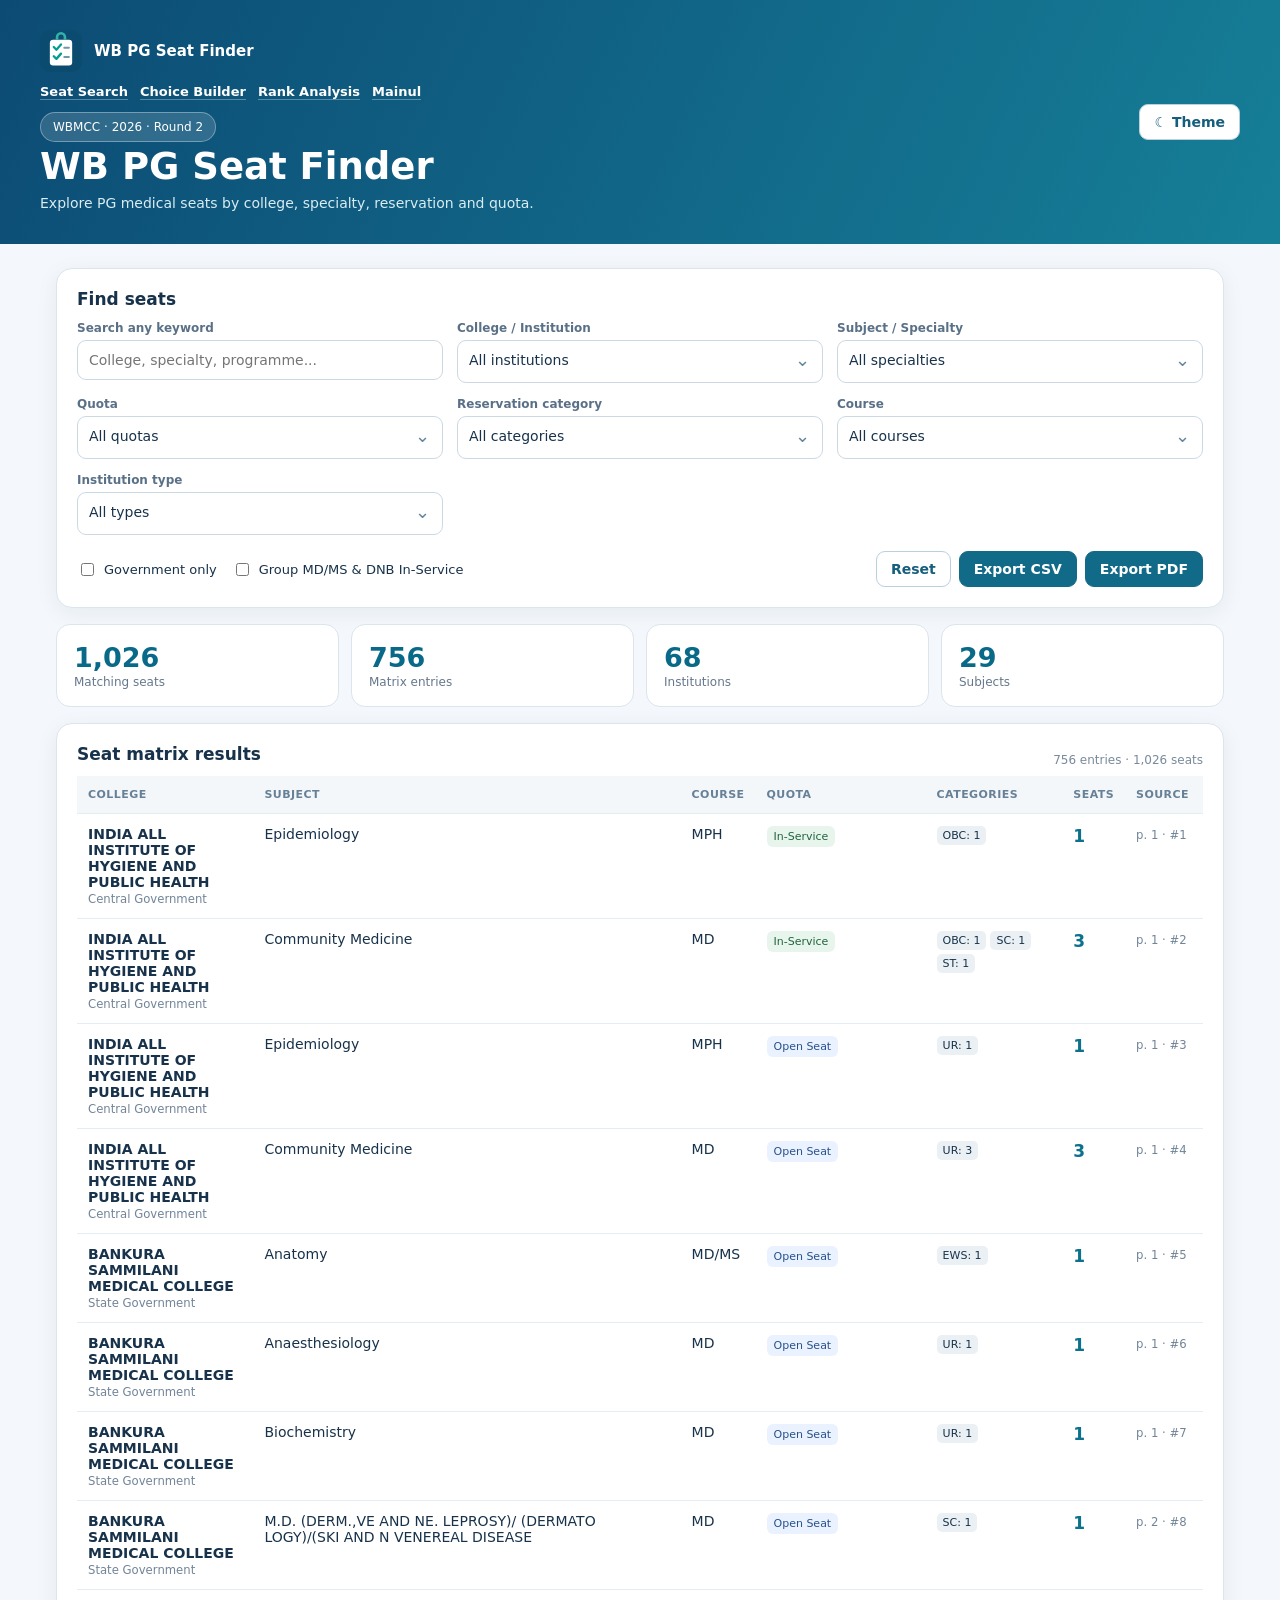
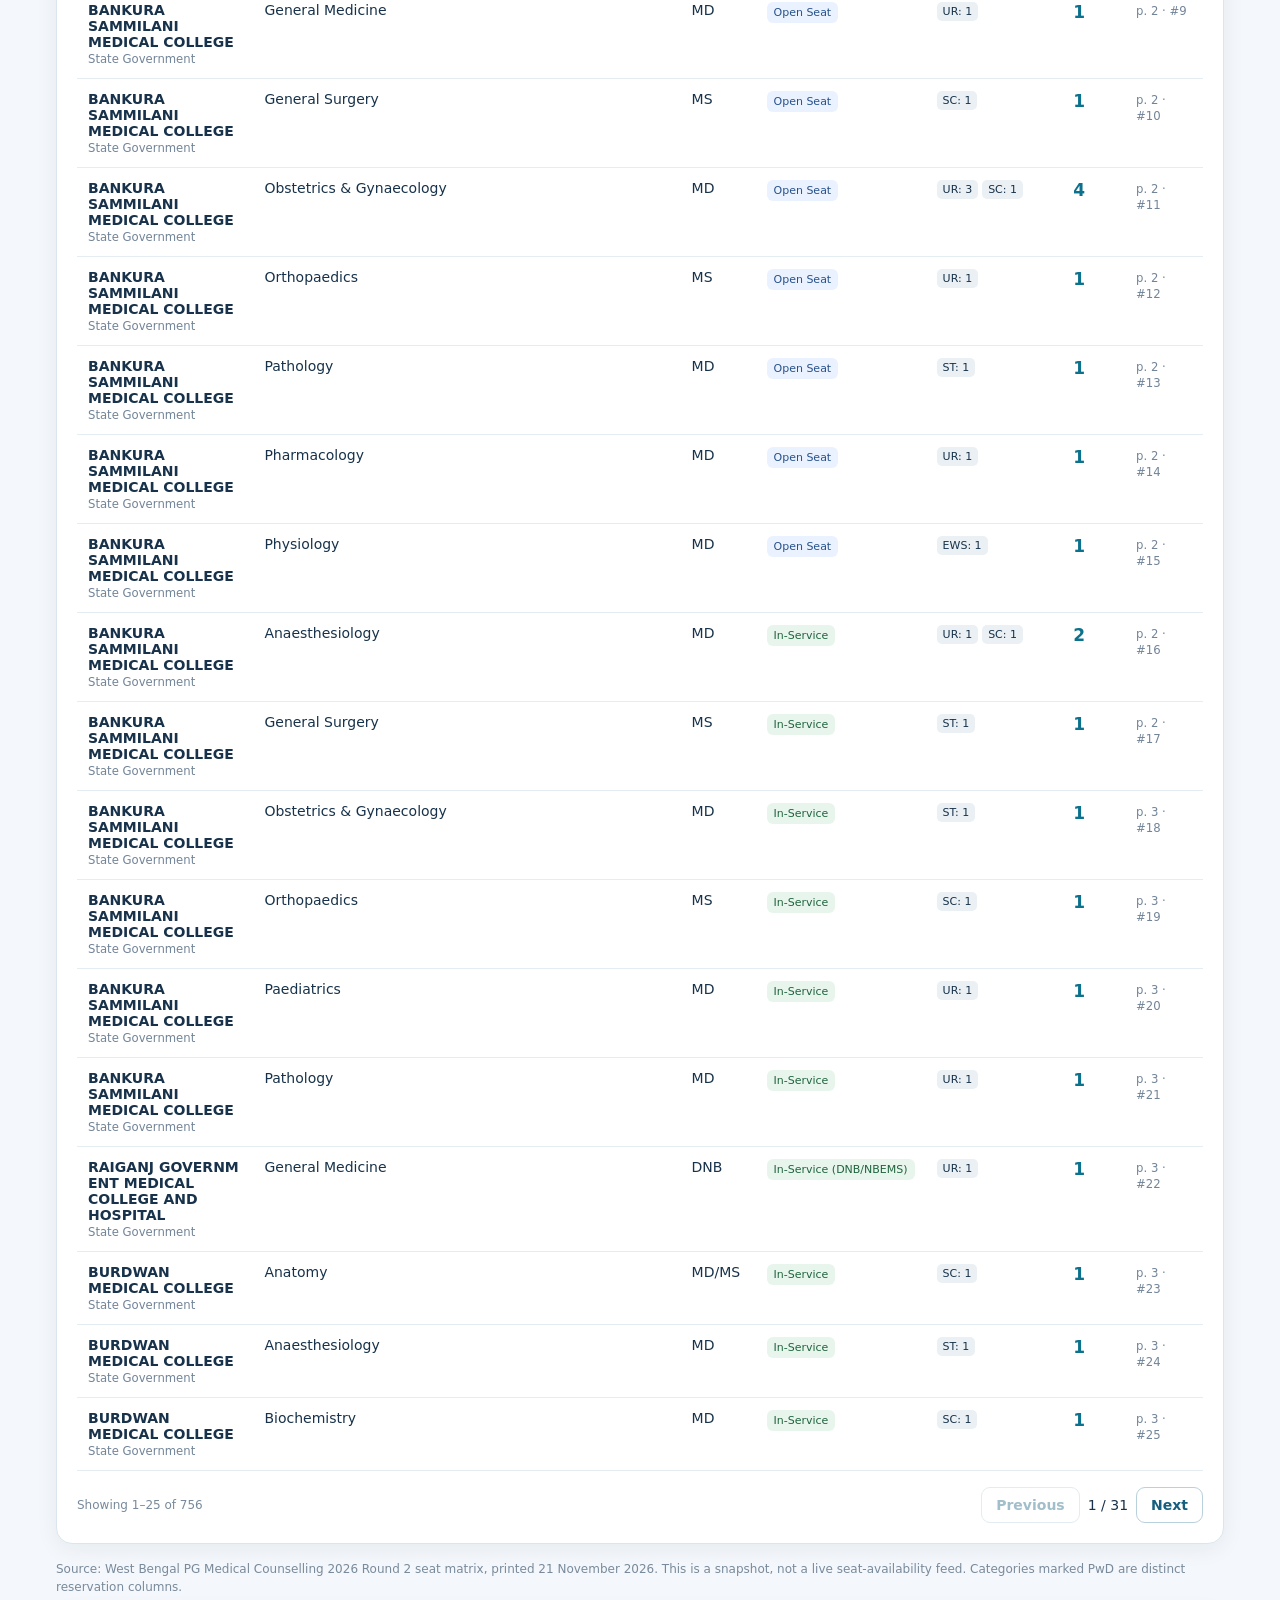
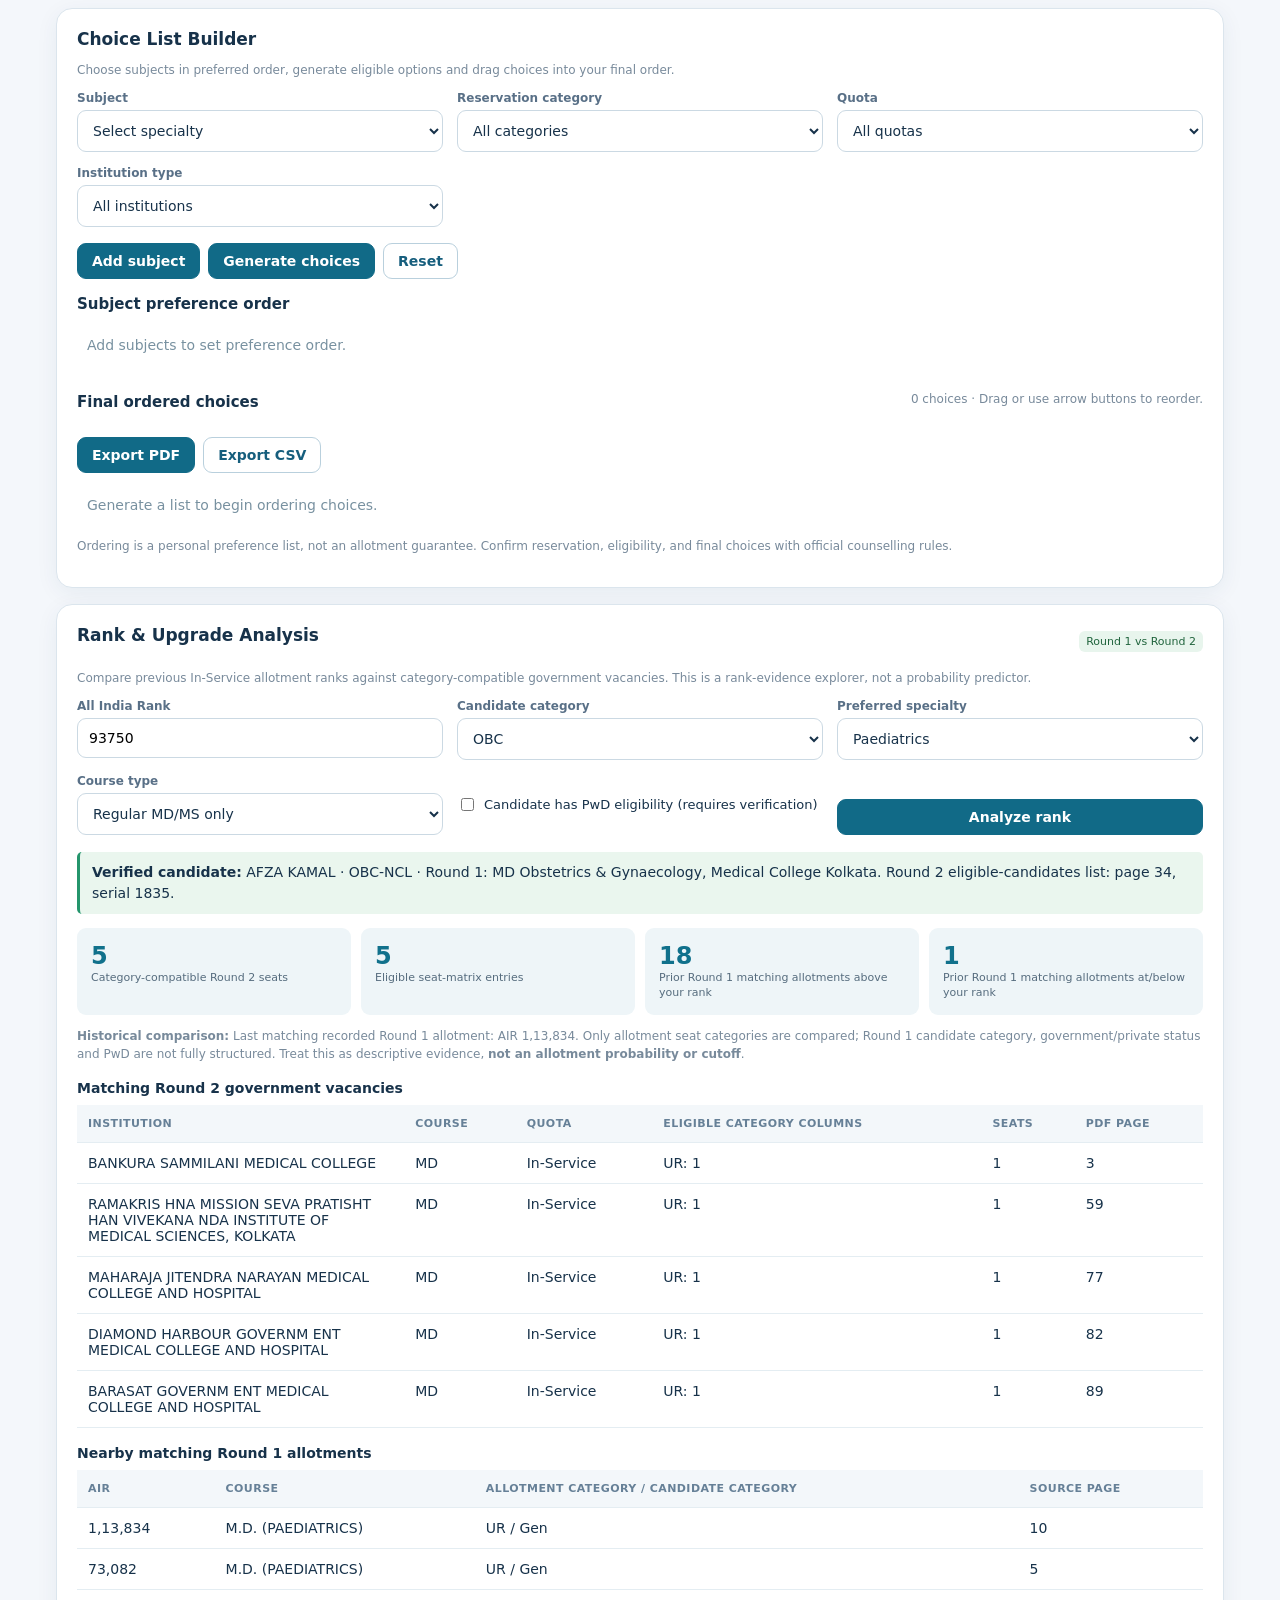
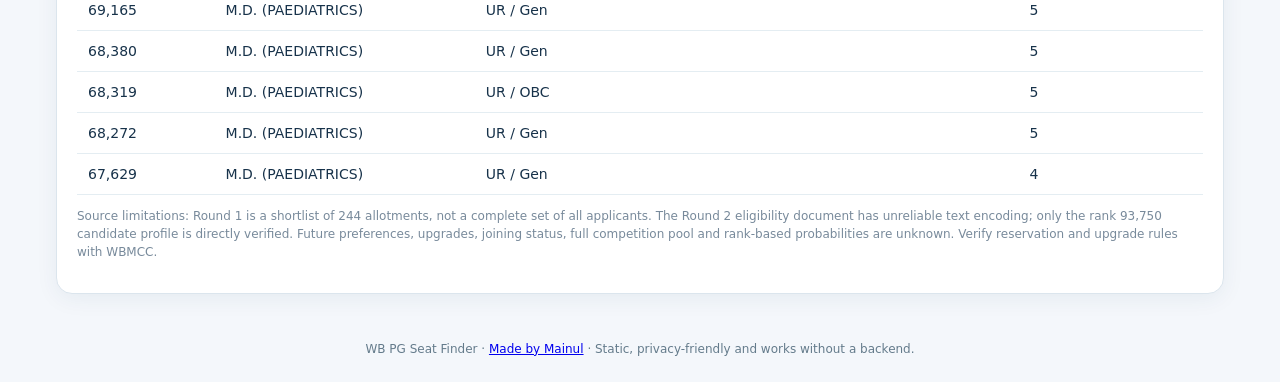
==== index.html @ 1ce2067c "Add preview navigation, choice builder, branded header and footer link" ====
<!doctype html>
<html lang="en"><head><meta charset="utf-8"><meta name="viewport" content="width=device-width,initial-scale=1"><meta name="theme-color" content="#125c83"><link rel="icon" href="logo.svg" type="image/svg+xml"><title>WB PG Seat Finder | 2026 Round 2</title>
<style>
:root{font-family:Inter,system-ui,-apple-system,Segoe UI,sans-serif;color:#17324a;background:#f4f7fb;font-size:14px}*{box-sizing:border-box}body{margin:0}header{background:linear-gradient(115deg,#0c4b74,#167f98);color:white;padding:30px 20px}header .wrap,main,footer{max-width:1200px;margin:auto}h1{font-size:clamp(25px,4vw,37px);margin:3px 0 5px}h2{font-size:17px;margin:0 0 12px}p{line-height:1.5}.subtitle{color:#d9edf3;margin:0}.top{display:flex;gap:14px;align-items:center;justify-content:space-between}.round{font-size:12px;background:#ffffff25;border:1px solid #ffffff55;padding:7px 12px;border-radius:18px}main{padding:24px 16px}.panel{background:white;border-radius:16px;border:1px solid #dbe5ed;box-shadow:0 5px 22px #153e6010;padding:20px;margin-bottom:16px}.fields{display:grid;grid-template-columns:repeat(3,minmax(0,1fr));gap:14px}label{display:block;font-size:12px;font-weight:700;color:#597087;margin-bottom:5px}input,select,button{font:inherit}input[type=search],select{width:100%;padding:11px;border:1px solid #cbd9e3;border-radius:9px;background:transparent;color:inherit;min-width:0}input:focus,select:focus{outline:2px solid #54aec6;outline-offset:0}.tools{display:flex;align-items:center;justify-content:space-between;gap:12px;flex-wrap:wrap;margin-top:16px}.check{display:flex;gap:7px;align-items:center;font-size:13px;font-weight:500;color:inherit;margin:0}.check input{accent-color:#197fa0}.buttons{display:flex;gap:8px}button{cursor:pointer;border:1px solid #b9d0dd;border-radius:9px;padding:9px 14px;background:white;color:#165e7d;font-weight:650}button.primary{background:#116a87;color:white;border-color:#116a87}button:disabled{opacity:.4;cursor:not-allowed}.stats{display:grid;grid-template-columns:repeat(4,minmax(0,1fr));gap:12px;margin-bottom:16px}.stat{background:white;border:1px solid #dbe5ed;border-radius:14px;padding:17px}.stat strong{font-size:27px;color:#086988;display:block}.stat span{font-size:12px;color:#64788b}.summary{display:flex;align-items:center;justify-content:space-between;gap:12px;flex-wrap:wrap}.scroll{overflow-x:auto}table{width:100%;border-collapse:collapse;min-width:930px;text-align:left}th{font-size:11px;text-transform:uppercase;letter-spacing:.04em;color:#668097;background:#f3f7fa}th,td{padding:12px 11px;border-bottom:1px solid #e4edf2;vertical-align:top}tbody tr:hover{background:#f7fbfd}td:first-child{font-weight:650;max-width:220px}small{color:#728498;font-weight:400}.tag{display:inline-block;border-radius:6px;padding:4px 7px;background:#eef3fa;font-size:11px;white-space:nowrap}.service{background:#e8f5ed;color:#20643d}.open{background:#eaf1ff;color:#26518a}.cats{display:flex;flex-wrap:wrap;gap:4px}.cat{font-size:11px;display:inline-block;border-radius:5px;background:#eaf0f4;padding:3px 6px}.number{font-size:17px;font-weight:750;color:#0c718c}.pagination{display:flex;align-items:center;justify-content:space-between;flex-wrap:wrap;gap:9px;margin-top:16px}.hint{font-size:12px;color:#788a9b}footer{text-align:center;padding:8px 15px 26px;font-size:12px;color:#647b8b}.empty{padding:40px!important;text-align:center;color:#728498}body.dark{background:#101b28;color:#e6eef7}body.dark .panel,body.dark .stat{background:#18293a;border-color:#30475c}body.dark input,body.dark select,body.dark button:not(.primary){background:#1b2e42;color:#e6eef7;border-color:#40576a}body.dark label,body.dark small,body.dark .stat span{color:#b0c2d1}body.dark th{background:#20364a;color:#b9ccdb}body.dark td{border-color:#324657}body.dark tbody tr:hover{background:#22384a}body.dark .cat,body.dark .tag:not(.service):not(.open){background:#314558;color:#e1ebf3}body.dark .stat strong,body.dark .number{color:#79cee1}body.dark .service{background:#19432d;color:#a9e8bc}body.dark .open{background:#183d64;color:#b0d2fd}@media(max-width:760px){.fields{grid-template-columns:repeat(2,minmax(0,1fr))}.stats{grid-template-columns:repeat(2,minmax(0,1fr))}.panel{padding:15px}}@media(max-width:430px){.fields{grid-template-columns:1fr}header{padding:24px 16px}.round{font-size:10px}.top{align-items:flex-start}}

.multi{border:1px solid #cbd9e3;border-radius:9px;position:relative;background:#fff}.multi summary{list-style:none;cursor:pointer;min-height:41px;padding:11px 34px 11px 11px;overflow:hidden;white-space:nowrap;text-overflow:ellipsis;position:relative}.multi summary::-webkit-details-marker{display:none}.multi summary:after{content:"⌄";position:absolute;right:12px;top:8px;font-size:18px;color:#63869a}.multi[open]{z-index:20}.multi-panel{position:absolute;left:-1px;right:-1px;top:100%;z-index:25;background:#fff;border:1px solid #b4ccd9;box-shadow:0 10px 24px #1b45532d;padding:10px;border-radius:0 0 10px 10px;min-width:220px}.multi-search{width:100%;padding:8px!important}.multi-actions{display:flex;gap:5px;padding:7px 0}.multi-actions button{padding:5px 9px;font-size:11px}.multi-list{max-height:210px;overflow-y:auto;overscroll-behavior:contain}.multi-item{display:flex;align-items:flex-start;gap:7px;padding:7px 4px;font-size:12px;color:inherit;font-weight:450;cursor:pointer;overflow-wrap:anywhere}.multi-item:hover{background:#edf6fa}.multi-item input{margin-top:2px;flex-shrink:0;accent-color:#157c96}.multi-count{background:#137d99;color:#fff;border-radius:9px;padding:1px 5px;margin-left:5px;font-size:11px}body.dark .multi,body.dark .multi-panel{background:#1b2e42;border-color:#40576a}body.dark .multi-item:hover{background:#2b4356}@media(max-width:760px){.multi-panel{position:relative;top:auto;border:0;min-width:0;box-shadow:none}.multi[open] summary{border-bottom:1px solid #cfdee5}.buttons{flex-wrap:wrap}}
.header-brand{display:flex;align-items:center;gap:12px;font-size:15px;font-weight:800;margin-bottom:8px}.header-brand img{width:42px;height:42px}.top-nav{display:flex;flex-wrap:wrap;gap:12px;margin:12px 0}.top-nav a{color:#fff;text-decoration:none;font-size:13px;font-weight:700;border-bottom:1px solid #ffffff50}.choice-ordered{list-style:none;padding:0;display:flex;flex-direction:column;gap:8px}.choice-line{display:flex;align-items:center;gap:12px;padding:11px 14px;background:#f0f6fa;border:1px solid #d6e5ed;border-radius:9px;cursor:grab}.choice-line .handle{color:#1285a0;font-size:22px}.choice-line b{min-width:25px}.choice-grow{flex:1;min-width:0;overflow-wrap:anywhere}.choice-grow strong{display:block}.choice-grow small{display:block;color:#58788d}.choice-line button{padding:5px 9px}.choice-ordered .muted{color:#7891a0;padding:10px}body.dark .choice-line{background:#253c4e;border-color:#3b5a6b}body.dark .choice-grow small{color:#bacdda}#choice-builder h3{font-size:15px;margin:16px 0 10px}</style></head><body>
<header><div class="wrap"><div class="top"><div><div class="header-brand"><img src="logo.svg" alt="WB PG Seat Finder logo"><span>WB PG Seat Finder</span></div><nav class="top-nav"><a href="#seat-search">Seat Search</a><a href="#choice-builder">Choice Builder</a><a href="#rank-analyzer">Rank Analysis</a><a href="https://mainul.pages.dev" target="_blank" rel="noopener">Mainul</a></nav><div class="round" style="display:inline-block">WBMCC · 2026 · Round 2</div><h1>WB PG Seat Finder</h1><p class="subtitle">Explore PG medical seats by college, specialty, reservation and quota.</p></div><button id="themeBtn" type="button" aria-label="Toggle dark mode">☾ Theme</button></div></div></header>
<main><section class="panel" id="seat-search"><h2>Find seats</h2><div class="fields">
<div><label for="search">Search any keyword</label><input id="search" type="search" placeholder="College, specialty, programme..."></div>
<div><label for="college">College / Institution</label><details class="multi" id="college"><summary>All institutions</summary><div class="multi-panel"><input type="search" class="multi-search" placeholder="Find an option…" aria-label="Search college options"><div class="multi-actions"><button type="button" class="all-option">Select all</button><button type="button" class="clear-option">Clear</button></div><div class="multi-list"></div></div></details></div>
<div><label for="subject">Subject / Specialty</label><details class="multi" id="subject"><summary>All specialties</summary><div class="multi-panel"><input type="search" class="multi-search" placeholder="Find an option…" aria-label="Search subject options"><div class="multi-actions"><button type="button" class="all-option">Select all</button><button type="button" class="clear-option">Clear</button></div><div class="multi-list"></div></div></details></div>
<div><label for="quota">Quota</label><details class="multi" id="quota"><summary>All quotas</summary><div class="multi-panel"><input type="search" class="multi-search" placeholder="Find an option…" aria-label="Search quota options"><div class="multi-actions"><button type="button" class="all-option">Select all</button><button type="button" class="clear-option">Clear</button></div><div class="multi-list"></div></div></details></div>
<div><label for="category">Reservation category</label><details class="multi" id="category"><summary>All categories</summary><div class="multi-panel"><input type="search" class="multi-search" placeholder="Find an option…" aria-label="Search category options"><div class="multi-actions"><button type="button" class="all-option">Select all</button><button type="button" class="clear-option">Clear</button></div><div class="multi-list"></div></div></details></div>
<div><label for="degree">Course</label><details class="multi" id="degree"><summary>All courses</summary><div class="multi-panel"><input type="search" class="multi-search" placeholder="Find an option…" aria-label="Search degree options"><div class="multi-actions"><button type="button" class="all-option">Select all</button><button type="button" class="clear-option">Clear</button></div><div class="multi-list"></div></div></details></div>
<div><label for="type">Institution type</label><details class="multi" id="type"><summary>All types</summary><div class="multi-panel"><input type="search" class="multi-search" placeholder="Find an option…" aria-label="Search type options"><div class="multi-actions"><button type="button" class="all-option">Select all</button><button type="button" class="clear-option">Clear</button></div><div class="multi-list"></div></div></details></div></div>
<div class="tools"><div style="display:flex;gap:15px;flex-wrap:wrap"><label class="check"><input type="checkbox" id="govOnly"> Government only</label><label class="check"><input type="checkbox" id="serviceBoth"> Group MD/MS &amp; DNB In-Service</label></div><div class="buttons"><button id="resetBtn">Reset</button><button id="exportBtn" class="primary">Export CSV</button><button id="pdfBtn" class="primary">Export PDF</button></div></div></section>
<div class="stats"><div class="stat"><strong id="seatTotal">—</strong><span>Matching seats</span></div><div class="stat"><strong id="entryTotal">—</strong><span>Matrix entries</span></div><div class="stat"><strong id="collegeTotal">—</strong><span>Institutions</span></div><div class="stat"><strong id="subjectTotal">—</strong><span>Subjects</span></div></div>
<section class="panel"><div class="summary"><h2>Seat matrix results</h2><span class="hint" id="resultCaption"></span></div><div class="scroll"><table><thead><tr><th>College</th><th>Subject</th><th>Course</th><th>Quota</th><th>Categories</th><th>Seats</th><th>Source</th></tr></thead><tbody id="results"></tbody></table></div><div class="pagination"><span class="hint" id="showing"></span><div class="buttons"><button id="prev">Previous</button><span id="pageLabel" style="align-self:center"></span><button id="next">Next</button></div></div></section>
<p class="hint">Source: West Bengal PG Medical Counselling 2026 Round 2 seat matrix, printed 21 November 2026. This is a snapshot, not a live seat-availability feed. Categories marked PwD are distinct reservation columns.</p><section class="panel" id="choice-builder"><div class="summary"><div><h2>Choice List Builder</h2><p class="hint">Choose subjects in preferred order, generate eligible options and drag choices into your final order.</p></div></div><div class="fields">
<div><label for="choiceSubject">Subject</label><select id="choiceSubject"><option value="">Select specialty</option></select></div>
<div><label for="choiceCategory">Reservation category</label><select id="choiceCategory"><option value="">All categories</option><option>UR</option><option>EWS</option><option>OBC</option><option>SC</option><option>ST</option></select></div>
<div><label for="choiceQuota">Quota</label><select id="choiceQuota"><option value="">All quotas</option><option>In-Service</option><option>In-Service (DNB/NBEMS)</option><option>Open Seat</option><option>Management</option><option>NRI</option></select></div>
<div><label for="choiceType">Institution type</label><select id="choiceType"><option value="">All institutions</option><option value="Government">Government</option><option value="Private">Private</option></select></div></div>
<div class="tools"><div class="buttons"><button id="choiceAdd" class="primary">Add subject</button><button id="choiceGenerate" class="primary">Generate choices</button><button id="choiceClear">Reset</button></div></div>
<h3>Subject preference order</h3><ol id="choiceSubjects" class="choice-ordered"></ol><div class="summary"><h3>Final ordered choices</h3><span id="choiceNote" class="hint"></span></div>
<div class="tools"><div class="buttons"><button id="choicePDF" class="primary">Export PDF</button><button id="choiceCSV">Export CSV</button></div></div><ol id="choiceOutput" class="choice-ordered"></ol>
<p class="hint">Ordering is a personal preference list, not an allotment guarantee. Confirm reservation, eligibility, and final choices with official counselling rules.</p></section><section class="panel" id="rank-analyzer">
<div class="summary"><h2>Rank &amp; Upgrade Analysis</h2><span class="tag service">Round 1 vs Round 2</span></div>
<p class="hint">Compare previous In-Service allotment ranks against category-compatible government vacancies. This is a rank-evidence explorer, not a probability predictor.</p>
<div class="fields">
<div><label for="rankInput">All India Rank</label><input type="number" id="rankInput" min="1" value="93750" style="width:100%;padding:11px;border:1px solid #cbd9e3;border-radius:9px"></div>
<div><label for="rankCategory">Candidate category</label><select id="rankCategory"><option value="UR">UR / General</option><option value="OBC" selected>OBC</option><option value="EWS">EWS</option><option value="SC">SC</option><option value="ST">ST</option></select></div>
<div><label for="rankSubject">Preferred specialty</label><select id="rankSubject"><option>Orthopaedics</option><option selected>Paediatrics</option><option>General Medicine</option><option>Dermatology</option><option>Radiodiagnosis</option><option>Obstetrics &amp; Gynaecology</option><option>General Surgery</option><option>Anaesthesiology</option></select></div>
<div><label for="rankKind">Course type</label><select id="rankKind"><option value="regular">Regular MD/MS only</option><option value="all">All types including DNB/diploma</option><option value="dnb">DNB / diploma only</option></select></div>
<div style="display:flex;align-items:center"><label class="check" for="rankPwd"><input type="checkbox" id="rankPwd"> Candidate has PwD eligibility (requires verification)</label></div>
<div style="display:flex;align-items:end"><button id="runRank" class="primary" style="width:100%">Analyze rank</button></div>
</div><div id="rankResults" aria-live="polite" style="margin-top:17px"></div></section>
</main><footer>WB PG Seat Finder · <a href="https://mainul.pages.dev" target="_blank" rel="noopener">Made by Mainul</a> · Static, privacy-friendly and works without a backend.</footer>
<style>
#rank-analyzer{scroll-margin-top:16px}.rank-metrics{display:grid;grid-template-columns:repeat(4,minmax(0,1fr));gap:10px;margin:12px 0}.rank-metrics div{background:#eef5f8;border-radius:9px;padding:14px}.rank-metrics strong{display:block;font-size:24px;color:#11718c}.rank-metrics span{display:block;font-size:11px;color:#566c7e;line-height:1.4}.rank-table{min-width:720px}.rank-table td{font-weight:400}.rank-note{background:#eaf6ee;border-left:3px solid #24956c;padding:10px 12px;border-radius:5px}#rank-analyzer h3{font-size:14px;margin:17px 0 9px}body.dark .rank-metrics div{background:#243d50}body.dark .rank-metrics strong{color:#80d4e9}body.dark .rank-metrics span{color:#b4cbd7}body.dark .rank-note{background:#194132}@media(max-width:720px){.rank-metrics{grid-template-columns:repeat(2,minmax(0,1fr))}}
</style><script src="data.js"></script><script src="round1-data.js"></script><script src="choice-builder.js" defer></script><script src="rank-analysis.js" defer></script><script>
(function(){
"use strict";
const rows=window.SEAT_MATRIX_DATA||[], C=window.SEAT_MATRIX_META.categoryLabels;
const $=id=>document.getElementById(id),fields=["college","subject","quota","category","degree","type"];
let page=1,filtered=[],perPage=25;
const state=Object.fromEntries(fields.map(id=>[id,new Set()]));
const esc=x=>String(x).replace(/[&<>"']/g,ch=>({"&":"&amp;","<":"&lt;",">":"&gt;",'"':"&quot;","'":"&#39;"}[ch]));
const fmt=n=>n.toLocaleString("en-IN");
const labels={college:"All institutions",subject:"All specialties",quota:"All quotas",category:"All categories",degree:"All courses",type:"All types"};
const values={college:rows.map(r=>r.college),subject:rows.map(r=>r.subject),quota:rows.map(r=>r.quota),category:C,degree:rows.map(r=>r.degree),type:rows.map(r=>r.type)};
function updateSummary(id){
 const choices=[...state[id]];
 $(id).querySelector("summary").textContent=choices.length===0?labels[id]:choices.length===1?choices[0]:choices.length+" selected";
}
function fill(id){
 const root=$(id),list=root.querySelector(".multi-list"),options=[...new Set(values[id])].sort((a,b)=>a.localeCompare(b));
 list.replaceChildren();
 for(const value of options){
  const label=document.createElement("label");label.className="multi-item";
  const cb=document.createElement("input");cb.type="checkbox";cb.value=value;cb.checked=state[id].has(value);
  cb.addEventListener("change",()=>{if(cb.checked)state[id].add(value);else state[id].delete(value);updateSummary(id);page=1;render()});
  const span=document.createElement("span");span.textContent=value;label.append(cb,span);list.append(label);
 }
 root.querySelector(".multi-search").addEventListener("input",e=>{const term=e.target.value.trim().toLowerCase();for(const label of list.children)label.hidden=!label.textContent.toLowerCase().includes(term)});
 root.querySelector(".all-option").addEventListener("click",()=>{for(const label of list.children)if(!label.hidden){label.querySelector("input").checked=true;state[id].add(label.querySelector("input").value)}updateSummary(id);page=1;render()});
 root.querySelector(".clear-option").addEventListener("click",()=>{state[id].clear();for(const label of list.children)label.querySelector("input").checked=false;updateSummary(id);page=1;render()});
 updateSummary(id);
}
fields.forEach(fill);
document.addEventListener("click",e=>{for(const id of fields){const d=$(id);if(d.open&&!d.contains(e.target))d.open=false}});
function getCount(r){if(!state.category.size)return r.seats;return C.reduce((n,c,i)=>n+(state.category.has(c)?r.category[i]:0),0)}
function match(){
 const term=$("search").value.trim().toLowerCase();
 return rows.filter(r=>{
  if(term&&![r.college,r.subject,r.program,r.degree,r.quota,r.type].join(" ").toLowerCase().includes(term))return false;
  for(const id of ["college","subject","degree","type"])if(state[id].size&&!state[id].has(r[id]))return false;
  if($("govOnly").checked&&!r.type.includes("Government"))return false;
  if(state.quota.size&&!state.quota.has(r.quota)&&!($("serviceBoth").checked&&r.quota.startsWith("In-Service")&&[...state.quota].some(q=>q.startsWith("In-Service"))))return false;
  if(state.category.size&&!getCount(r))return false;
  return true;
 });
}
function categoryHtml(r){return r.category.map((v,i)=>v&&(!state.category.size||state.category.has(C[i]))?'<span class="cat">'+esc(C[i])+': '+v+'</span>':"").join("")}
function render(){
 filtered=match();const sum=filtered.reduce((a,r)=>a+getCount(r),0);
 $("seatTotal").textContent=fmt(sum);$("entryTotal").textContent=fmt(filtered.length);$("collegeTotal").textContent=fmt(new Set(filtered.map(r=>r.college)).size);$("subjectTotal").textContent=fmt(new Set(filtered.map(r=>r.subject)).size);
 $("resultCaption").textContent=fmt(filtered.length)+" entries · "+fmt(sum)+" seats";
 const pages=Math.max(1,Math.ceil(filtered.length/perPage));page=Math.min(page,pages);
 const chunk=filtered.slice((page-1)*perPage,page*perPage);
 $("results").innerHTML=chunk.length?chunk.map(r=>'<tr><td>'+esc(r.college)+'<div><small>'+esc(r.type)+'</small></div></td><td>'+esc(r.subject)+'</td><td>'+esc(r.degree)+'</td><td><span class="tag '+(r.quota.startsWith("In-Service")?"service":r.quota==="Open Seat"?"open":"")+'">'+esc(r.quota)+'</span></td><td><div class="cats">'+categoryHtml(r)+'</div></td><td class="number">'+getCount(r)+'</td><td><small>p. '+r.page+' · #'+r.id+'</small></td></tr>').join(""):'<tr><td class="empty" colspan="7">No matching seats. Clear one or more filters.</td></tr>';
 $("showing").textContent=filtered.length?'Showing '+((page-1)*perPage+1)+'–'+Math.min(page*perPage,filtered.length)+' of '+filtered.length:'No results';
 $("pageLabel").textContent=page+' / '+pages;$("prev").disabled=page===1;$("next").disabled=page===pages;
}
$("search").addEventListener("input",()=>{page=1;render()});
["govOnly","serviceBoth"].forEach(id=>$(id).addEventListener("change",()=>{page=1;render()}));
$("resetBtn").onclick=()=>{fields.forEach(id=>{state[id].clear();$(id).querySelectorAll('input[type=checkbox]').forEach(x=>x.checked=false);$(id).querySelector(".multi-search").value="";$(id).querySelectorAll(".multi-item").forEach(x=>x.hidden=false);updateSummary(id)});$("search").value="";$("govOnly").checked=$("serviceBoth").checked=false;page=1;render()};
$("prev").onclick=()=>{page--;render()};$("next").onclick=()=>{page++;render()};
$("exportBtn").onclick=()=>{const heads=["PDF row","PDF page","College","Institution type","Subject","Course","Quota",...C,"Matching seats","Matrix total"];const data=filtered.map(r=>[r.id,r.page,r.college,r.type,r.subject,r.degree,r.quota,...r.category.map((n,i)=>state.category.size&&!state.category.has(C[i])?"":n),getCount(r),r.seats]);const csv=[heads,...data].map(a=>a.map(v=>'"'+String(v).replace(/"/g,'""')+'"').join(",")).join("\r\n");const blob=new Blob(["\uFEFF",csv],{type:"text/csv;charset=utf-8"}),u=URL.createObjectURL(blob),a=document.createElement("a");a.href=u;a.download="wbpg-round2-2026-filtered.csv";a.click();setTimeout(()=>URL.revokeObjectURL(u),2000)};
$("pdfBtn").onclick=()=>{
 const filterNames=fields.filter(id=>state[id].size).map(id=>id.toUpperCase()+": "+[...state[id]].join(", "));
 if($("govOnly").checked)filterNames.push("Government only");
 if($("search").value.trim())filterNames.push("Search: "+$("search").value.trim());
 if($("serviceBoth").checked)filterNames.push("Combined In-Service quota");
 const summary=filtered.reduce((n,r)=>n+getCount(r),0);
 const tableRows=filtered.map((r,i)=>'<tr><td>'+ (i+1)+'</td><td>'+esc(r.college)+'</td><td>'+esc(r.subject)+'</td><td>'+esc(r.degree)+'</td><td>'+esc(r.quota)+'</td><td>'+esc(C.map((c,j)=>r.category[j]&&(!state.category.size||state.category.has(c))?c+': '+r.category[j]:'').filter(Boolean).join(' · '))+'</td><td>'+getCount(r)+'</td><td>'+r.page+'/'+r.id+'</td></tr>').join("");
 const doc='<!doctype html><html><head><meta charset="utf-8"><title>WB PG Seat Finder — Filtered Seats</title><style>@page{size:A4 landscape;margin:12mm}body{font:11px Arial,sans-serif;color:#162f42}h1{font-size:20px;margin:0 0 5px}h2{font-size:13px}.meta{color:#536b7e;margin:8px 0}.meta strong{color:#173e57}table{border-collapse:collapse;width:100%;font-size:9px}thead{display:table-header-group}th{background:#e7f1f6;text-align:left}th,td{padding:5px;border:1px solid #c8d4df;vertical-align:top;overflow-wrap:anywhere}tr{break-inside:avoid}footer{margin-top:14px;color:#526879;font-size:10px}</style></head><body><h1>WB PG Seat Finder · 2026 Round 2</h1><p class="meta">Filtered results: <strong>'+filtered.length+' entries · '+summary+' seats</strong> · Generated '+esc(new Date().toLocaleString('en-IN'))+'</p><p class="meta">'+esc(filterNames.length?filterNames.join(' | '):'All seats, no filters')+'</p><table><thead><tr><th>#</th><th>Institution</th><th>Subject</th><th>Course</th><th>Quota</th><th>Categories</th><th>Seats</th><th>Page/Row</th></tr></thead><tbody>'+tableRows+'</tbody></table><footer>Source: WBMCC Round 2 Seat Matrix, printed 21 November 2026. Made by Mainul. This report is a snapshot; verify official updates.</footer></body></html>';
 const w=window.open('','_blank');if(!w){alert('Allow pop-ups to export PDF. Then choose "Save as PDF" in the print dialog.');return}w.document.open();w.document.write(doc);w.document.close();w.focus();w.addEventListener('load',()=>w.print());setTimeout(()=>{try{w.print()}catch(e){}},500);
};
const setTheme=v=>{document.body.classList.toggle("dark",v);$("themeBtn").textContent=v?"☀ Theme":"☾ Theme";try{localStorage.setItem("wbpg-theme",v?"dark":"light")}catch(e){}};try{setTheme(localStorage.getItem("wbpg-theme")==="dark")}catch(e){setTheme(false)}$("themeBtn").onclick=()=>setTheme(!document.body.classList.contains("dark"));render();
})();
</script></body></html>
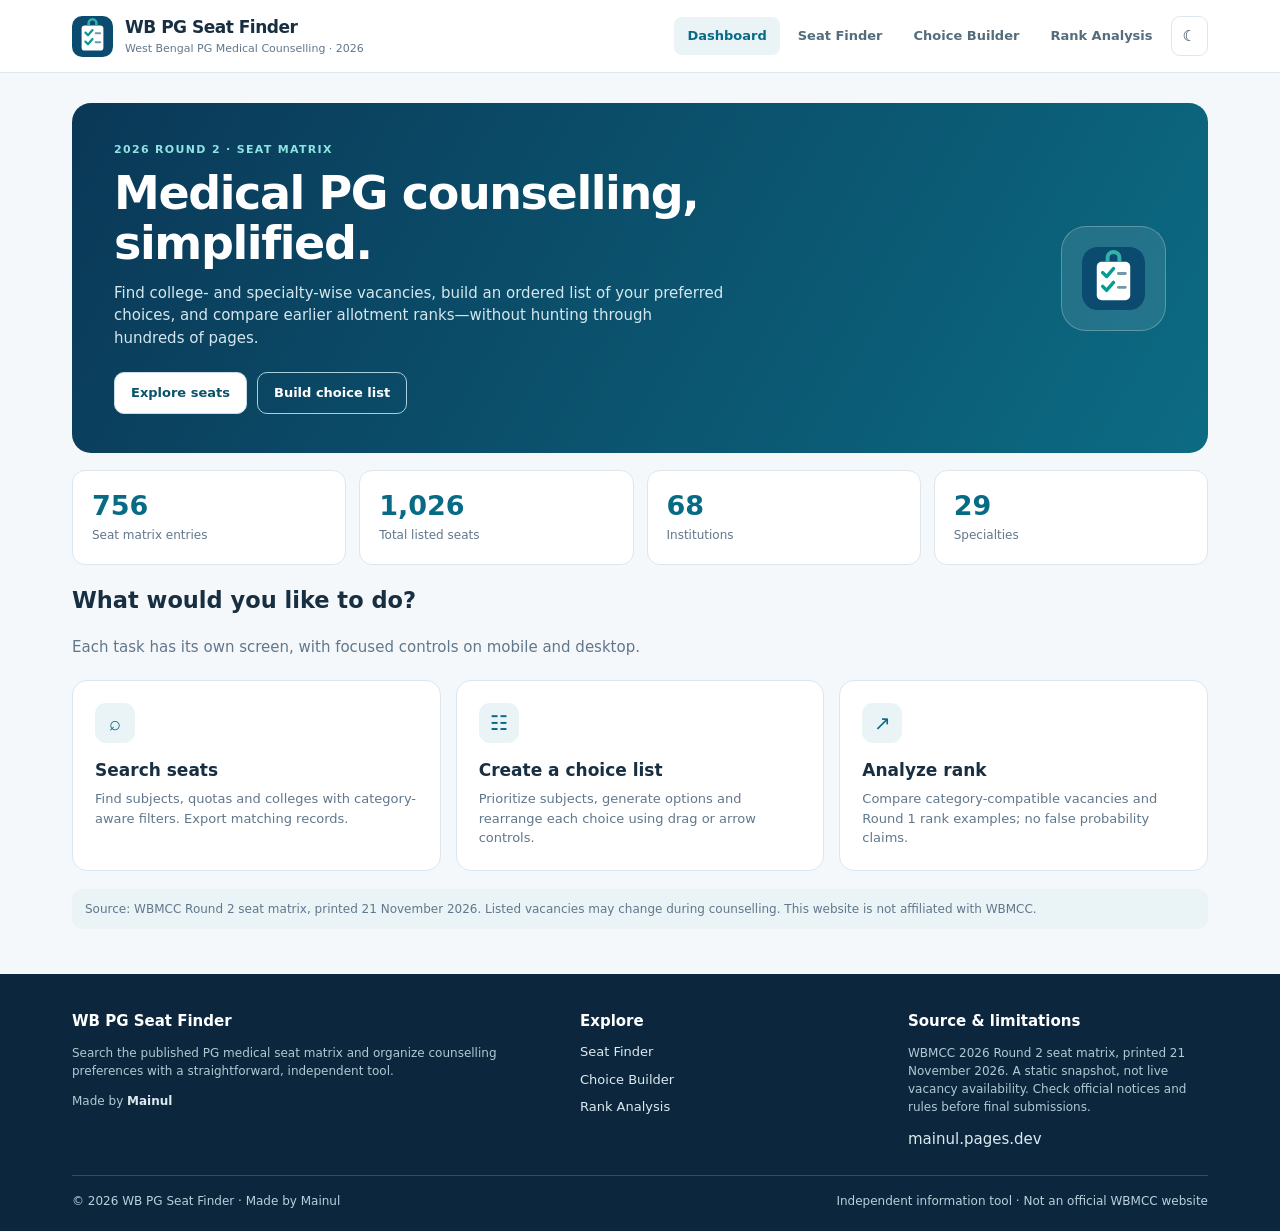
==== commit 47c178c3: "Replace crowded landing page with focused responsive dashboard" ====
--- a/index.html
+++ b/index.html
@@ -1,113 +1 @@
-<!doctype html>
-<html lang="en"><head><meta charset="utf-8"><meta name="viewport" content="width=device-width,initial-scale=1"><meta name="theme-color" content="#125c83"><link rel="icon" href="logo.svg" type="image/svg+xml"><title>WB PG Seat Finder | 2026 Round 2</title>
-<style>
-:root{font-family:Inter,system-ui,-apple-system,Segoe UI,sans-serif;color:#17324a;background:#f4f7fb;font-size:14px}*{box-sizing:border-box}body{margin:0}header{background:linear-gradient(115deg,#0c4b74,#167f98);color:white;padding:30px 20px}header .wrap,main,footer{max-width:1200px;margin:auto}h1{font-size:clamp(25px,4vw,37px);margin:3px 0 5px}h2{font-size:17px;margin:0 0 12px}p{line-height:1.5}.subtitle{color:#d9edf3;margin:0}.top{display:flex;gap:14px;align-items:center;justify-content:space-between}.round{font-size:12px;background:#ffffff25;border:1px solid #ffffff55;padding:7px 12px;border-radius:18px}main{padding:24px 16px}.panel{background:white;border-radius:16px;border:1px solid #dbe5ed;box-shadow:0 5px 22px #153e6010;padding:20px;margin-bottom:16px}.fields{display:grid;grid-template-columns:repeat(3,minmax(0,1fr));gap:14px}label{display:block;font-size:12px;font-weight:700;color:#597087;margin-bottom:5px}input,select,button{font:inherit}input[type=search],select{width:100%;padding:11px;border:1px solid #cbd9e3;border-radius:9px;background:transparent;color:inherit;min-width:0}input:focus,select:focus{outline:2px solid #54aec6;outline-offset:0}.tools{display:flex;align-items:center;justify-content:space-between;gap:12px;flex-wrap:wrap;margin-top:16px}.check{display:flex;gap:7px;align-items:center;font-size:13px;font-weight:500;color:inherit;margin:0}.check input{accent-color:#197fa0}.buttons{display:flex;gap:8px}button{cursor:pointer;border:1px solid #b9d0dd;border-radius:9px;padding:9px 14px;background:white;color:#165e7d;font-weight:650}button.primary{background:#116a87;color:white;border-color:#116a87}button:disabled{opacity:.4;cursor:not-allowed}.stats{display:grid;grid-template-columns:repeat(4,minmax(0,1fr));gap:12px;margin-bottom:16px}.stat{background:white;border:1px solid #dbe5ed;border-radius:14px;padding:17px}.stat strong{font-size:27px;color:#086988;display:block}.stat span{font-size:12px;color:#64788b}.summary{display:flex;align-items:center;justify-content:space-between;gap:12px;flex-wrap:wrap}.scroll{overflow-x:auto}table{width:100%;border-collapse:collapse;min-width:930px;text-align:left}th{font-size:11px;text-transform:uppercase;letter-spacing:.04em;color:#668097;background:#f3f7fa}th,td{padding:12px 11px;border-bottom:1px solid #e4edf2;vertical-align:top}tbody tr:hover{background:#f7fbfd}td:first-child{font-weight:650;max-width:220px}small{color:#728498;font-weight:400}.tag{display:inline-block;border-radius:6px;padding:4px 7px;background:#eef3fa;font-size:11px;white-space:nowrap}.service{background:#e8f5ed;color:#20643d}.open{background:#eaf1ff;color:#26518a}.cats{display:flex;flex-wrap:wrap;gap:4px}.cat{font-size:11px;display:inline-block;border-radius:5px;background:#eaf0f4;padding:3px 6px}.number{font-size:17px;font-weight:750;color:#0c718c}.pagination{display:flex;align-items:center;justify-content:space-between;flex-wrap:wrap;gap:9px;margin-top:16px}.hint{font-size:12px;color:#788a9b}footer{text-align:center;padding:8px 15px 26px;font-size:12px;color:#647b8b}.empty{padding:40px!important;text-align:center;color:#728498}body.dark{background:#101b28;color:#e6eef7}body.dark .panel,body.dark .stat{background:#18293a;border-color:#30475c}body.dark input,body.dark select,body.dark button:not(.primary){background:#1b2e42;color:#e6eef7;border-color:#40576a}body.dark label,body.dark small,body.dark .stat span{color:#b0c2d1}body.dark th{background:#20364a;color:#b9ccdb}body.dark td{border-color:#324657}body.dark tbody tr:hover{background:#22384a}body.dark .cat,body.dark .tag:not(.service):not(.open){background:#314558;color:#e1ebf3}body.dark .stat strong,body.dark .number{color:#79cee1}body.dark .service{background:#19432d;color:#a9e8bc}body.dark .open{background:#183d64;color:#b0d2fd}@media(max-width:760px){.fields{grid-template-columns:repeat(2,minmax(0,1fr))}.stats{grid-template-columns:repeat(2,minmax(0,1fr))}.panel{padding:15px}}@media(max-width:430px){.fields{grid-template-columns:1fr}header{padding:24px 16px}.round{font-size:10px}.top{align-items:flex-start}}
-
-.multi{border:1px solid #cbd9e3;border-radius:9px;position:relative;background:#fff}.multi summary{list-style:none;cursor:pointer;min-height:41px;padding:11px 34px 11px 11px;overflow:hidden;white-space:nowrap;text-overflow:ellipsis;position:relative}.multi summary::-webkit-details-marker{display:none}.multi summary:after{content:"⌄";position:absolute;right:12px;top:8px;font-size:18px;color:#63869a}.multi[open]{z-index:20}.multi-panel{position:absolute;left:-1px;right:-1px;top:100%;z-index:25;background:#fff;border:1px solid #b4ccd9;box-shadow:0 10px 24px #1b45532d;padding:10px;border-radius:0 0 10px 10px;min-width:220px}.multi-search{width:100%;padding:8px!important}.multi-actions{display:flex;gap:5px;padding:7px 0}.multi-actions button{padding:5px 9px;font-size:11px}.multi-list{max-height:210px;overflow-y:auto;overscroll-behavior:contain}.multi-item{display:flex;align-items:flex-start;gap:7px;padding:7px 4px;font-size:12px;color:inherit;font-weight:450;cursor:pointer;overflow-wrap:anywhere}.multi-item:hover{background:#edf6fa}.multi-item input{margin-top:2px;flex-shrink:0;accent-color:#157c96}.multi-count{background:#137d99;color:#fff;border-radius:9px;padding:1px 5px;margin-left:5px;font-size:11px}body.dark .multi,body.dark .multi-panel{background:#1b2e42;border-color:#40576a}body.dark .multi-item:hover{background:#2b4356}@media(max-width:760px){.multi-panel{position:relative;top:auto;border:0;min-width:0;box-shadow:none}.multi[open] summary{border-bottom:1px solid #cfdee5}.buttons{flex-wrap:wrap}}
-.header-brand{display:flex;align-items:center;gap:12px;font-size:15px;font-weight:800;margin-bottom:8px}.header-brand img{width:42px;height:42px}.top-nav{display:flex;flex-wrap:wrap;gap:12px;margin:12px 0}.top-nav a{color:#fff;text-decoration:none;font-size:13px;font-weight:700;border-bottom:1px solid #ffffff50}.choice-ordered{list-style:none;padding:0;display:flex;flex-direction:column;gap:8px}.choice-line{display:flex;align-items:center;gap:12px;padding:11px 14px;background:#f0f6fa;border:1px solid #d6e5ed;border-radius:9px;cursor:grab}.choice-line .handle{color:#1285a0;font-size:22px}.choice-line b{min-width:25px}.choice-grow{flex:1;min-width:0;overflow-wrap:anywhere}.choice-grow strong{display:block}.choice-grow small{display:block;color:#58788d}.choice-line button{padding:5px 9px}.choice-ordered .muted{color:#7891a0;padding:10px}body.dark .choice-line{background:#253c4e;border-color:#3b5a6b}body.dark .choice-grow small{color:#bacdda}#choice-builder h3{font-size:15px;margin:16px 0 10px}</style></head><body>
-<header><div class="wrap"><div class="top"><div><div class="header-brand"><img src="logo.svg" alt="WB PG Seat Finder logo"><span>WB PG Seat Finder</span></div><nav class="top-nav"><a href="#seat-search">Seat Search</a><a href="#choice-builder">Choice Builder</a><a href="#rank-analyzer">Rank Analysis</a><a href="https://mainul.pages.dev" target="_blank" rel="noopener">Mainul</a></nav><div class="round" style="display:inline-block">WBMCC · 2026 · Round 2</div><h1>WB PG Seat Finder</h1><p class="subtitle">Explore PG medical seats by college, specialty, reservation and quota.</p></div><button id="themeBtn" type="button" aria-label="Toggle dark mode">☾ Theme</button></div></div></header>
-<main><section class="panel" id="seat-search"><h2>Find seats</h2><div class="fields">
-<div><label for="search">Search any keyword</label><input id="search" type="search" placeholder="College, specialty, programme..."></div>
-<div><label for="college">College / Institution</label><details class="multi" id="college"><summary>All institutions</summary><div class="multi-panel"><input type="search" class="multi-search" placeholder="Find an option…" aria-label="Search college options"><div class="multi-actions"><button type="button" class="all-option">Select all</button><button type="button" class="clear-option">Clear</button></div><div class="multi-list"></div></div></details></div>
-<div><label for="subject">Subject / Specialty</label><details class="multi" id="subject"><summary>All specialties</summary><div class="multi-panel"><input type="search" class="multi-search" placeholder="Find an option…" aria-label="Search subject options"><div class="multi-actions"><button type="button" class="all-option">Select all</button><button type="button" class="clear-option">Clear</button></div><div class="multi-list"></div></div></details></div>
-<div><label for="quota">Quota</label><details class="multi" id="quota"><summary>All quotas</summary><div class="multi-panel"><input type="search" class="multi-search" placeholder="Find an option…" aria-label="Search quota options"><div class="multi-actions"><button type="button" class="all-option">Select all</button><button type="button" class="clear-option">Clear</button></div><div class="multi-list"></div></div></details></div>
-<div><label for="category">Reservation category</label><details class="multi" id="category"><summary>All categories</summary><div class="multi-panel"><input type="search" class="multi-search" placeholder="Find an option…" aria-label="Search category options"><div class="multi-actions"><button type="button" class="all-option">Select all</button><button type="button" class="clear-option">Clear</button></div><div class="multi-list"></div></div></details></div>
-<div><label for="degree">Course</label><details class="multi" id="degree"><summary>All courses</summary><div class="multi-panel"><input type="search" class="multi-search" placeholder="Find an option…" aria-label="Search degree options"><div class="multi-actions"><button type="button" class="all-option">Select all</button><button type="button" class="clear-option">Clear</button></div><div class="multi-list"></div></div></details></div>
-<div><label for="type">Institution type</label><details class="multi" id="type"><summary>All types</summary><div class="multi-panel"><input type="search" class="multi-search" placeholder="Find an option…" aria-label="Search type options"><div class="multi-actions"><button type="button" class="all-option">Select all</button><button type="button" class="clear-option">Clear</button></div><div class="multi-list"></div></div></details></div></div>
-<div class="tools"><div style="display:flex;gap:15px;flex-wrap:wrap"><label class="check"><input type="checkbox" id="govOnly"> Government only</label><label class="check"><input type="checkbox" id="serviceBoth"> Group MD/MS &amp; DNB In-Service</label></div><div class="buttons"><button id="resetBtn">Reset</button><button id="exportBtn" class="primary">Export CSV</button><button id="pdfBtn" class="primary">Export PDF</button></div></div></section>
-<div class="stats"><div class="stat"><strong id="seatTotal">—</strong><span>Matching seats</span></div><div class="stat"><strong id="entryTotal">—</strong><span>Matrix entries</span></div><div class="stat"><strong id="collegeTotal">—</strong><span>Institutions</span></div><div class="stat"><strong id="subjectTotal">—</strong><span>Subjects</span></div></div>
-<section class="panel"><div class="summary"><h2>Seat matrix results</h2><span class="hint" id="resultCaption"></span></div><div class="scroll"><table><thead><tr><th>College</th><th>Subject</th><th>Course</th><th>Quota</th><th>Categories</th><th>Seats</th><th>Source</th></tr></thead><tbody id="results"></tbody></table></div><div class="pagination"><span class="hint" id="showing"></span><div class="buttons"><button id="prev">Previous</button><span id="pageLabel" style="align-self:center"></span><button id="next">Next</button></div></div></section>
-<p class="hint">Source: West Bengal PG Medical Counselling 2026 Round 2 seat matrix, printed 21 November 2026. This is a snapshot, not a live seat-availability feed. Categories marked PwD are distinct reservation columns.</p><section class="panel" id="choice-builder"><div class="summary"><div><h2>Choice List Builder</h2><p class="hint">Choose subjects in preferred order, generate eligible options and drag choices into your final order.</p></div></div><div class="fields">
-<div><label for="choiceSubject">Subject</label><select id="choiceSubject"><option value="">Select specialty</option></select></div>
-<div><label for="choiceCategory">Reservation category</label><select id="choiceCategory"><option value="">All categories</option><option>UR</option><option>EWS</option><option>OBC</option><option>SC</option><option>ST</option></select></div>
-<div><label for="choiceQuota">Quota</label><select id="choiceQuota"><option value="">All quotas</option><option>In-Service</option><option>In-Service (DNB/NBEMS)</option><option>Open Seat</option><option>Management</option><option>NRI</option></select></div>
-<div><label for="choiceType">Institution type</label><select id="choiceType"><option value="">All institutions</option><option value="Government">Government</option><option value="Private">Private</option></select></div></div>
-<div class="tools"><div class="buttons"><button id="choiceAdd" class="primary">Add subject</button><button id="choiceGenerate" class="primary">Generate choices</button><button id="choiceClear">Reset</button></div></div>
-<h3>Subject preference order</h3><ol id="choiceSubjects" class="choice-ordered"></ol><div class="summary"><h3>Final ordered choices</h3><span id="choiceNote" class="hint"></span></div>
-<div class="tools"><div class="buttons"><button id="choicePDF" class="primary">Export PDF</button><button id="choiceCSV">Export CSV</button></div></div><ol id="choiceOutput" class="choice-ordered"></ol>
-<p class="hint">Ordering is a personal preference list, not an allotment guarantee. Confirm reservation, eligibility, and final choices with official counselling rules.</p></section><section class="panel" id="rank-analyzer">
-<div class="summary"><h2>Rank &amp; Upgrade Analysis</h2><span class="tag service">Round 1 vs Round 2</span></div>
-<p class="hint">Compare previous In-Service allotment ranks against category-compatible government vacancies. This is a rank-evidence explorer, not a probability predictor.</p>
-<div class="fields">
-<div><label for="rankInput">All India Rank</label><input type="number" id="rankInput" min="1" value="93750" style="width:100%;padding:11px;border:1px solid #cbd9e3;border-radius:9px"></div>
-<div><label for="rankCategory">Candidate category</label><select id="rankCategory"><option value="UR">UR / General</option><option value="OBC" selected>OBC</option><option value="EWS">EWS</option><option value="SC">SC</option><option value="ST">ST</option></select></div>
-<div><label for="rankSubject">Preferred specialty</label><select id="rankSubject"><option>Orthopaedics</option><option selected>Paediatrics</option><option>General Medicine</option><option>Dermatology</option><option>Radiodiagnosis</option><option>Obstetrics &amp; Gynaecology</option><option>General Surgery</option><option>Anaesthesiology</option></select></div>
-<div><label for="rankKind">Course type</label><select id="rankKind"><option value="regular">Regular MD/MS only</option><option value="all">All types including DNB/diploma</option><option value="dnb">DNB / diploma only</option></select></div>
-<div style="display:flex;align-items:center"><label class="check" for="rankPwd"><input type="checkbox" id="rankPwd"> Candidate has PwD eligibility (requires verification)</label></div>
-<div style="display:flex;align-items:end"><button id="runRank" class="primary" style="width:100%">Analyze rank</button></div>
-</div><div id="rankResults" aria-live="polite" style="margin-top:17px"></div></section>
-</main><footer>WB PG Seat Finder · <a href="https://mainul.pages.dev" target="_blank" rel="noopener">Made by Mainul</a> · Static, privacy-friendly and works without a backend.</footer>
-<style>
-#rank-analyzer{scroll-margin-top:16px}.rank-metrics{display:grid;grid-template-columns:repeat(4,minmax(0,1fr));gap:10px;margin:12px 0}.rank-metrics div{background:#eef5f8;border-radius:9px;padding:14px}.rank-metrics strong{display:block;font-size:24px;color:#11718c}.rank-metrics span{display:block;font-size:11px;color:#566c7e;line-height:1.4}.rank-table{min-width:720px}.rank-table td{font-weight:400}.rank-note{background:#eaf6ee;border-left:3px solid #24956c;padding:10px 12px;border-radius:5px}#rank-analyzer h3{font-size:14px;margin:17px 0 9px}body.dark .rank-metrics div{background:#243d50}body.dark .rank-metrics strong{color:#80d4e9}body.dark .rank-metrics span{color:#b4cbd7}body.dark .rank-note{background:#194132}@media(max-width:720px){.rank-metrics{grid-template-columns:repeat(2,minmax(0,1fr))}}
-</style><script src="data.js"></script><script src="round1-data.js"></script><script src="choice-builder.js" defer></script><script src="rank-analysis.js" defer></script><script>
-(function(){
-"use strict";
-const rows=window.SEAT_MATRIX_DATA||[], C=window.SEAT_MATRIX_META.categoryLabels;
-const $=id=>document.getElementById(id),fields=["college","subject","quota","category","degree","type"];
-let page=1,filtered=[],perPage=25;
-const state=Object.fromEntries(fields.map(id=>[id,new Set()]));
-const esc=x=>String(x).replace(/[&<>"']/g,ch=>({"&":"&amp;","<":"&lt;",">":"&gt;",'"':"&quot;","'":"&#39;"}[ch]));
-const fmt=n=>n.toLocaleString("en-IN");
-const labels={college:"All institutions",subject:"All specialties",quota:"All quotas",category:"All categories",degree:"All courses",type:"All types"};
-const values={college:rows.map(r=>r.college),subject:rows.map(r=>r.subject),quota:rows.map(r=>r.quota),category:C,degree:rows.map(r=>r.degree),type:rows.map(r=>r.type)};
-function updateSummary(id){
- const choices=[...state[id]];
- $(id).querySelector("summary").textContent=choices.length===0?labels[id]:choices.length===1?choices[0]:choices.length+" selected";
-}
-function fill(id){
- const root=$(id),list=root.querySelector(".multi-list"),options=[...new Set(values[id])].sort((a,b)=>a.localeCompare(b));
- list.replaceChildren();
- for(const value of options){
-  const label=document.createElement("label");label.className="multi-item";
-  const cb=document.createElement("input");cb.type="checkbox";cb.value=value;cb.checked=state[id].has(value);
-  cb.addEventListener("change",()=>{if(cb.checked)state[id].add(value);else state[id].delete(value);updateSummary(id);page=1;render()});
-  const span=document.createElement("span");span.textContent=value;label.append(cb,span);list.append(label);
- }
- root.querySelector(".multi-search").addEventListener("input",e=>{const term=e.target.value.trim().toLowerCase();for(const label of list.children)label.hidden=!label.textContent.toLowerCase().includes(term)});
- root.querySelector(".all-option").addEventListener("click",()=>{for(const label of list.children)if(!label.hidden){label.querySelector("input").checked=true;state[id].add(label.querySelector("input").value)}updateSummary(id);page=1;render()});
- root.querySelector(".clear-option").addEventListener("click",()=>{state[id].clear();for(const label of list.children)label.querySelector("input").checked=false;updateSummary(id);page=1;render()});
- updateSummary(id);
-}
-fields.forEach(fill);
-document.addEventListener("click",e=>{for(const id of fields){const d=$(id);if(d.open&&!d.contains(e.target))d.open=false}});
-function getCount(r){if(!state.category.size)return r.seats;return C.reduce((n,c,i)=>n+(state.category.has(c)?r.category[i]:0),0)}
-function match(){
- const term=$("search").value.trim().toLowerCase();
- return rows.filter(r=>{
-  if(term&&![r.college,r.subject,r.program,r.degree,r.quota,r.type].join(" ").toLowerCase().includes(term))return false;
-  for(const id of ["college","subject","degree","type"])if(state[id].size&&!state[id].has(r[id]))return false;
-  if($("govOnly").checked&&!r.type.includes("Government"))return false;
-  if(state.quota.size&&!state.quota.has(r.quota)&&!($("serviceBoth").checked&&r.quota.startsWith("In-Service")&&[...state.quota].some(q=>q.startsWith("In-Service"))))return false;
-  if(state.category.size&&!getCount(r))return false;
-  return true;
- });
-}
-function categoryHtml(r){return r.category.map((v,i)=>v&&(!state.category.size||state.category.has(C[i]))?'<span class="cat">'+esc(C[i])+': '+v+'</span>':"").join("")}
-function render(){
- filtered=match();const sum=filtered.reduce((a,r)=>a+getCount(r),0);
- $("seatTotal").textContent=fmt(sum);$("entryTotal").textContent=fmt(filtered.length);$("collegeTotal").textContent=fmt(new Set(filtered.map(r=>r.college)).size);$("subjectTotal").textContent=fmt(new Set(filtered.map(r=>r.subject)).size);
- $("resultCaption").textContent=fmt(filtered.length)+" entries · "+fmt(sum)+" seats";
- const pages=Math.max(1,Math.ceil(filtered.length/perPage));page=Math.min(page,pages);
- const chunk=filtered.slice((page-1)*perPage,page*perPage);
- $("results").innerHTML=chunk.length?chunk.map(r=>'<tr><td>'+esc(r.college)+'<div><small>'+esc(r.type)+'</small></div></td><td>'+esc(r.subject)+'</td><td>'+esc(r.degree)+'</td><td><span class="tag '+(r.quota.startsWith("In-Service")?"service":r.quota==="Open Seat"?"open":"")+'">'+esc(r.quota)+'</span></td><td><div class="cats">'+categoryHtml(r)+'</div></td><td class="number">'+getCount(r)+'</td><td><small>p. '+r.page+' · #'+r.id+'</small></td></tr>').join(""):'<tr><td class="empty" colspan="7">No matching seats. Clear one or more filters.</td></tr>';
- $("showing").textContent=filtered.length?'Showing '+((page-1)*perPage+1)+'–'+Math.min(page*perPage,filtered.length)+' of '+filtered.length:'No results';
- $("pageLabel").textContent=page+' / '+pages;$("prev").disabled=page===1;$("next").disabled=page===pages;
-}
-$("search").addEventListener("input",()=>{page=1;render()});
-["govOnly","serviceBoth"].forEach(id=>$(id).addEventListener("change",()=>{page=1;render()}));
-$("resetBtn").onclick=()=>{fields.forEach(id=>{state[id].clear();$(id).querySelectorAll('input[type=checkbox]').forEach(x=>x.checked=false);$(id).querySelector(".multi-search").value="";$(id).querySelectorAll(".multi-item").forEach(x=>x.hidden=false);updateSummary(id)});$("search").value="";$("govOnly").checked=$("serviceBoth").checked=false;page=1;render()};
-$("prev").onclick=()=>{page--;render()};$("next").onclick=()=>{page++;render()};
-$("exportBtn").onclick=()=>{const heads=["PDF row","PDF page","College","Institution type","Subject","Course","Quota",...C,"Matching seats","Matrix total"];const data=filtered.map(r=>[r.id,r.page,r.college,r.type,r.subject,r.degree,r.quota,...r.category.map((n,i)=>state.category.size&&!state.category.has(C[i])?"":n),getCount(r),r.seats]);const csv=[heads,...data].map(a=>a.map(v=>'"'+String(v).replace(/"/g,'""')+'"').join(",")).join("\r\n");const blob=new Blob(["\uFEFF",csv],{type:"text/csv;charset=utf-8"}),u=URL.createObjectURL(blob),a=document.createElement("a");a.href=u;a.download="wbpg-round2-2026-filtered.csv";a.click();setTimeout(()=>URL.revokeObjectURL(u),2000)};
-$("pdfBtn").onclick=()=>{
- const filterNames=fields.filter(id=>state[id].size).map(id=>id.toUpperCase()+": "+[...state[id]].join(", "));
- if($("govOnly").checked)filterNames.push("Government only");
- if($("search").value.trim())filterNames.push("Search: "+$("search").value.trim());
- if($("serviceBoth").checked)filterNames.push("Combined In-Service quota");
- const summary=filtered.reduce((n,r)=>n+getCount(r),0);
- const tableRows=filtered.map((r,i)=>'<tr><td>'+ (i+1)+'</td><td>'+esc(r.college)+'</td><td>'+esc(r.subject)+'</td><td>'+esc(r.degree)+'</td><td>'+esc(r.quota)+'</td><td>'+esc(C.map((c,j)=>r.category[j]&&(!state.category.size||state.category.has(c))?c+': '+r.category[j]:'').filter(Boolean).join(' · '))+'</td><td>'+getCount(r)+'</td><td>'+r.page+'/'+r.id+'</td></tr>').join("");
- const doc='<!doctype html><html><head><meta charset="utf-8"><title>WB PG Seat Finder — Filtered Seats</title><style>@page{size:A4 landscape;margin:12mm}body{font:11px Arial,sans-serif;color:#162f42}h1{font-size:20px;margin:0 0 5px}h2{font-size:13px}.meta{color:#536b7e;margin:8px 0}.meta strong{color:#173e57}table{border-collapse:collapse;width:100%;font-size:9px}thead{display:table-header-group}th{background:#e7f1f6;text-align:left}th,td{padding:5px;border:1px solid #c8d4df;vertical-align:top;overflow-wrap:anywhere}tr{break-inside:avoid}footer{margin-top:14px;color:#526879;font-size:10px}</style></head><body><h1>WB PG Seat Finder · 2026 Round 2</h1><p class="meta">Filtered results: <strong>'+filtered.length+' entries · '+summary+' seats</strong> · Generated '+esc(new Date().toLocaleString('en-IN'))+'</p><p class="meta">'+esc(filterNames.length?filterNames.join(' | '):'All seats, no filters')+'</p><table><thead><tr><th>#</th><th>Institution</th><th>Subject</th><th>Course</th><th>Quota</th><th>Categories</th><th>Seats</th><th>Page/Row</th></tr></thead><tbody>'+tableRows+'</tbody></table><footer>Source: WBMCC Round 2 Seat Matrix, printed 21 November 2026. Made by Mainul. This report is a snapshot; verify official updates.</footer></body></html>';
- const w=window.open('','_blank');if(!w){alert('Allow pop-ups to export PDF. Then choose "Save as PDF" in the print dialog.');return}w.document.open();w.document.write(doc);w.document.close();w.focus();w.addEventListener('load',()=>w.print());setTimeout(()=>{try{w.print()}catch(e){}},500);
-};
-const setTheme=v=>{document.body.classList.toggle("dark",v);$("themeBtn").textContent=v?"☀ Theme":"☾ Theme";try{localStorage.setItem("wbpg-theme",v?"dark":"light")}catch(e){}};try{setTheme(localStorage.getItem("wbpg-theme")==="dark")}catch(e){setTheme(false)}$("themeBtn").onclick=()=>setTheme(!document.body.classList.contains("dark"));render();
-})();
-</script></body></html>+<!doctype html><html lang="en"><head><meta charset="utf-8"><meta name="viewport" content="width=device-width,initial-scale=1"><meta name="theme-color" content="#0b526d"><meta name="description" content="WB PG Seat Finder — West Bengal postgraduate medical counselling 2026"><link rel="icon" type="image/svg+xml" href="logo.svg"><link rel="stylesheet" href="ui.css"><title>Dashboard | WB PG Seat Finder</title></head><body><header class="site-head"><div class="shell head-inner"><a class="brand" href="index.html"><img src="logo.svg" alt="WBPG logo"><span><strong>WB PG Seat Finder</strong><small>West Bengal PG Medical Counselling · 2026</small></span></a><button class="menu-btn" id="menuToggle" aria-expanded="false" aria-controls="siteNav" aria-label="Toggle navigation">☰ Menu</button><nav class="nav" id="siteNav" aria-label="Main navigation"><a href="index.html" class="active">Dashboard</a><a href="seats.html" >Seat Finder</a><a href="choices.html" >Choice Builder</a><a href="rank.html" >Rank Analysis</a><button id="themeToggle" class="menu-btn" style="display:inline-block" aria-label="Toggle theme">☾</button></nav></div></header><main class="shell"><section class="hero"><div><div class="eyebrow">2026 Round 2 · Seat matrix</div><h1>Medical PG counselling,<br>simplified.</h1><p>Find college- and specialty-wise vacancies, build an ordered list of your preferred choices, and compare earlier allotment ranks—without hunting through hundreds of pages.</p><div class="hero-actions"><a class="btn light" href="seats.html">Explore seats</a><a class="btn ghost" href="choices.html">Build choice list</a></div></div><img src="logo.svg" alt="Seat Finder icon"></section><div class="metric-grid"><div class="metric"><strong id="statRows">756</strong><span>Seat matrix entries</span></div><div class="metric"><strong id="statSeats">1,026</strong><span>Total listed seats</span></div><div class="metric"><strong id="statColleges">—</strong><span>Institutions</span></div><div class="metric"><strong id="statSubjects">—</strong><span>Specialties</span></div></div><section class="page-title"><h2>What would you like to do?</h2><p>Each task has its own screen, with focused controls on mobile and desktop.</p></section><div class="feature-grid"><a class="feature" href="seats.html"><div class="ico">⌕</div><strong>Search seats</strong><p>Find subjects, quotas and colleges with category-aware filters. Export matching records.</p></a><a class="feature" href="choices.html"><div class="ico">☷</div><strong>Create a choice list</strong><p>Prioritize subjects, generate options and rearrange each choice using drag or arrow controls.</p></a><a class="feature" href="rank.html"><div class="ico">↗</div><strong>Analyze rank</strong><p>Compare category-compatible vacancies and Round 1 rank examples; no false probability claims.</p></a></div><div class="notice">Source: WBMCC Round 2 seat matrix, printed 21 November 2026. Listed vacancies may change during counselling. This website is not affiliated with WBMCC.</div></main><footer class="site-footer"><div class="shell"><div class="footer-grid"><div><h3>WB PG Seat Finder</h3><p>Search the published PG medical seat matrix and organize counselling preferences with a straightforward, independent tool.</p><p>Made by <a href="https://mainul.pages.dev" target="_blank" rel="noopener"><strong>Mainul</strong></a></p></div><div><h3>Explore</h3><div class="footer-links"><a href="seats.html">Seat Finder</a><a href="choices.html">Choice Builder</a><a href="rank.html">Rank Analysis</a></div></div><div><h3>Source & limitations</h3><p>WBMCC 2026 Round 2 seat matrix, printed 21 November 2026. A static snapshot, not live vacancy availability. Check official notices and rules before final submissions.</p><a href="https://mainul.pages.dev" target="_blank" rel="noopener">mainul.pages.dev</a></div></div><div class="footer-credit"><span>© 2026 WB PG Seat Finder · Made by Mainul</span><span>Independent information tool · Not an official WBMCC website</span></div></div></footer><script src="ui.js"></script><script src="data.js"></script><script>document.querySelector("#statRows").textContent=WBPG.format(SEAT_MATRIX_DATA.length);document.querySelector("#statSeats").textContent=WBPG.format(SEAT_MATRIX_DATA.reduce((n,r)=>n+r.seats,0));document.querySelector("#statColleges").textContent=WBPG.format(new Set(SEAT_MATRIX_DATA.map(r=>r.college)).size);document.querySelector("#statSubjects").textContent=WBPG.format(new Set(SEAT_MATRIX_DATA.map(r=>r.subject)).size);</script></body></html>
--- a/ui.css
+++ b/ui.css
@@ -0,0 +1 @@
+:root{font:15px/1.5 Inter,system-ui,-apple-system,Segoe UI,sans-serif;color:#182f42;background:#f5f8fb;--white:#fff;--line:#dce6ee;--muted:#61778b;--accent:#086b85;--ink:#182f42;--soft:#eaf4f7}*{box-sizing:border-box}html{scroll-behavior:smooth}body{margin:0}button,input,select{font:inherit}a{color:inherit}button{cursor:pointer}.shell{max-width:1180px;margin:auto;padding:0 22px}.site-head{background:#fff;border-bottom:1px solid var(--line);position:sticky;top:0;z-index:40}.head-inner{display:flex;align-items:center;justify-content:space-between;gap:24px;min-height:72px}.brand{display:flex;align-items:center;gap:12px;text-decoration:none;min-width:0}.brand img{width:41px;height:41px}.brand strong{font-size:17px;display:block;letter-spacing:-.5px}.brand small{color:var(--muted);font-size:11px;display:block}.nav{display:flex;align-items:center;gap:5px}.nav a{text-decoration:none;padding:9px 13px;border-radius:8px;color:#546c7b;font-size:13px;font-weight:650;white-space:nowrap}.nav a.active,.nav a:hover{background:var(--soft);color:var(--accent)}.menu-btn{display:none;border:1px solid var(--line);border-radius:9px;background:var(--white);padding:8px 11px;color:var(--ink)}main{min-height:70vh;padding-top:30px!important;padding-bottom:45px!important}.eyebrow{color:var(--accent);text-transform:uppercase;font-weight:800;letter-spacing:.12em;font-size:11px}.hero{background:linear-gradient(120deg,#0a3857,#0c6b83);border-radius:19px;padding:39px 42px;color:#fff;display:grid;grid-template-columns:1fr auto;gap:24px;align-items:center}.hero h1{font-size:clamp(30px,4vw,46px);line-height:1.1;letter-spacing:-1.4px;margin:9px 0 13px}.hero p{color:#d5e7ee;max-width:610px;margin:0}.hero img{width:105px;background:#ffffff1a;border:1px solid #ffffff40;padding:20px;border-radius:25px}.hero .eyebrow{color:#8ee3e3}.hero-actions{display:flex;gap:10px;flex-wrap:wrap;margin-top:23px}.btn{display:inline-flex;align-items:center;justify-content:center;gap:8px;border:1px solid #cadce5;border-radius:10px;padding:10px 16px;font-weight:700;font-size:13px;background:#fff;color:var(--accent);text-decoration:none;min-height:42px}.btn.primary{background:#087a92;color:#fff;border-color:#087a92}.btn.light{background:#fff;color:#0b526b}.btn.ghost{background:transparent;color:#fff;border-color:#a9cfdc}.btn:disabled{opacity:.45;cursor:not-allowed}.page-title{margin-bottom:21px}.page-title h1{font-size:clamp(25px,3vw,33px);margin:5px 0;line-height:1.2;letter-spacing:-.9px}.page-title p{color:var(--muted);margin:6px 0 0;max-width:720px}.card{background:var(--white);border:1px solid var(--line);border-radius:15px;padding:22px;box-shadow:0 3px 16px #173f5807;margin-bottom:17px}.card h2{font-size:18px;margin:0 0 7px;letter-spacing:-.4px}.card h3{font-size:15px;margin:18px 0 12px}.card p{color:var(--muted)}.split{display:grid;grid-template-columns:1fr 1fr;gap:20px}.fields{display:grid;grid-template-columns:repeat(3,minmax(0,1fr));gap:14px}.fields.two{grid-template-columns:repeat(2,minmax(0,1fr))}label.field{display:block;min-width:0;font-size:12px;font-weight:700;color:#536c80}label.field input,label.field select,.pick{display:block;width:100%;min-width:0;margin-top:6px;padding:10px 12px;background:var(--white);border:1px solid #c9dae5;border-radius:9px;color:var(--ink);height:43px}label.field input:focus,label.field select:focus{outline:2px solid #76b9ca;outline-offset:1px}.toolbar{display:flex;gap:9px;flex-wrap:wrap;align-items:center;margin:17px 0 0}.toolbar.space{justify-content:space-between}.check{display:inline-flex;gap:7px;align-items:center;font-size:13px;color:var(--muted)}.check input{accent-color:var(--accent)}.metric-grid{display:grid;grid-template-columns:repeat(4,minmax(0,1fr));gap:13px;margin:17px 0}.metric{background:var(--white);padding:19px;border:1px solid var(--line);border-radius:13px}.metric strong{font-size:27px;display:block;line-height:1.2;color:var(--accent)}.metric span{font-size:12px;color:var(--muted)}.section-header{display:flex;align-items:center;justify-content:space-between;gap:15px;flex-wrap:wrap;margin-bottom:13px}.section-header h2{margin:0}.section-header small{color:var(--muted)}.table-wrap{overflow-x:auto;border-radius:10px;border:1px solid var(--line)}table{border-collapse:collapse;width:100%;min-width:780px;font-size:12px}td,th{padding:11px 12px;border-bottom:1px solid var(--line);vertical-align:top;text-align:left}th{background:var(--soft);font-size:11px;color:#577183;letter-spacing:.02em}tbody tr:last-child td{border-bottom:0}td strong{color:var(--ink)}.small{font-size:12px;color:var(--muted)}.muted{color:var(--muted)}.chip{display:inline-flex;border-radius:6px;padding:3px 7px;background:var(--soft);color:#27667a;font-size:11px;font-weight:650;margin:2px}.empty{padding:25px;color:var(--muted);text-align:center;background:#f9fcfd;border:1px dashed var(--line);border-radius:10px}.pagination{display:flex;align-items:center;justify-content:space-between;gap:12px;margin-top:15px;flex-wrap:wrap}.feature-grid{display:grid;grid-template-columns:repeat(3,1fr);gap:15px;margin-top:18px}.feature{text-decoration:none;padding:22px;background:var(--white);border:1px solid var(--line);border-radius:15px;transition:transform .2s,border-color .2s}.feature:hover{border-color:#70b4c5;transform:translateY(-2px)}.feature .ico{width:40px;height:40px;border-radius:11px;background:var(--soft);display:grid;place-items:center;color:var(--accent);font-size:20px;margin-bottom:15px}.feature strong{display:block;font-size:17px;margin-bottom:6px}.feature p{font-size:13px;margin:0;color:var(--muted)}.list{list-style:none;margin:12px 0;padding:0;display:flex;flex-direction:column;gap:8px}.list li{display:flex;align-items:center;gap:10px;background:#f8fbfc;border:1px solid var(--line);border-radius:10px;padding:12px}.list .grip{font-size:19px;color:#478399;cursor:grab;user-select:none}.list .grow{flex:1;min-width:0;overflow-wrap:anywhere}.list .grow small{display:block;color:var(--muted);font-size:11px}.list .ordinal{background:var(--soft);border-radius:7px;padding:5px 8px;color:var(--accent);font-weight:800}.list li.dragging{opacity:.55}.list li.over{outline:2px dashed #279eb1}.list li button{border:1px solid var(--line);background:var(--white);border-radius:6px;padding:4px 8px;color:var(--muted)}.notice{font-size:12px;color:var(--muted);background:var(--soft);padding:11px 13px;border-radius:10px;margin-top:18px}.site-footer{background:#0c273d;color:#dceaf0;padding:36px 0 21px}.footer-grid{display:grid;grid-template-columns:1.6fr 1fr 1fr;gap:28px}.site-footer a{color:#dceaf0;text-decoration:none}.site-footer a:hover{text-decoration:underline}.site-footer h3{color:#fff;font-size:15px;margin:0 0 10px}.site-footer p{color:#b2c8d3;font-size:12px}.footer-links{display:flex;flex-direction:column;gap:8px;font-size:13px}.footer-credit{border-top:1px solid #315064;padding-top:16px;margin-top:24px;display:flex;justify-content:space-between;gap:15px;font-size:12px;color:#bad0db;flex-wrap:wrap}.export-head{display:flex;gap:11px;align-items:center}.export-head img{width:46px}.multi{border:1px solid #c9dae5;border-radius:9px;position:relative;background:var(--white);margin-top:6px}.multi summary{list-style:none;cursor:pointer;padding:11px 28px 11px 10px;overflow:hidden;text-overflow:ellipsis;white-space:nowrap;font-weight:500;color:var(--ink);height:43px}.multi summary::-webkit-details-marker{display:none}.multi summary:after{content:'⌄';position:absolute;right:12px}.multi-panel{position:absolute;left:-1px;right:-1px;top:100%;z-index:10;background:var(--white);border:1px solid #c9dae5;border-radius:9px;box-shadow:0 10px 25px #173f5830;padding:9px;min-width:210px}.multi-search{width:100%;padding:8px;border:1px solid var(--line);border-radius:7px}.multi-list{max-height:220px;overflow-y:auto}.multi-item{display:flex;gap:7px;align-items:flex-start;font-size:12px;padding:6px 2px;font-weight:400;cursor:pointer}.multi-item input{accent-color:var(--accent);margin-top:2px}.multi-actions{display:flex;gap:6px;margin:8px 0}.multi-actions button{font-size:11px;background:var(--soft);border:0;border-radius:5px;padding:5px 9px}body.dark{--white:#152637;--line:#304759;--muted:#a1b7c7;--accent:#78cce0;--ink:#e4eff5;--soft:#223c4d;background:#0d1825;color:#e4eff5}body.dark .site-head{background:#152637}body.dark .card,body.dark .metric,body.dark .feature,body.dark .multi,body.dark .multi-panel{background:var(--white)}body.dark .list li,body.dark .empty{background:#1c3041}body.dark .btn:not(.primary){background:#1b3548;color:#a9dfed}body.dark .menu-btn{background:#1b3548;color:#fff}body.dark .nav a{color:#bad0db}@media(max-width:820px){.head-inner{flex-wrap:wrap;gap:5px;min-height:66px}.menu-btn{display:block}.nav{display:none;flex-direction:column;align-items:stretch;order:3;width:100%;padding-bottom:12px}.nav.open{display:flex}.nav a{padding:11px 13px}.hero{padding:28px}.hero img{width:80px}.fields{grid-template-columns:repeat(2,minmax(0,1fr))}.feature-grid{grid-template-columns:1fr 1fr}.split{grid-template-columns:1fr}.metric-grid{grid-template-columns:repeat(2,1fr)}.footer-grid{grid-template-columns:1fr 1fr}}@media(max-width:520px){.shell{padding:0 14px}.brand strong{font-size:15px}.brand small{font-size:10px}.hero{display:block;padding:24px}.hero img{display:none}.fields,.fields.two,.feature-grid,.footer-grid{grid-template-columns:1fr}.card{padding:15px}.metric{padding:14px}.metric strong{font-size:23px}.pagination{align-items:flex-start}.toolbar .btn{flex:1}.multi-panel{position:relative;box-shadow:none;border:0;min-width:0}.list li{gap:6px;padding:9px}.list .grow strong{font-size:13px}}
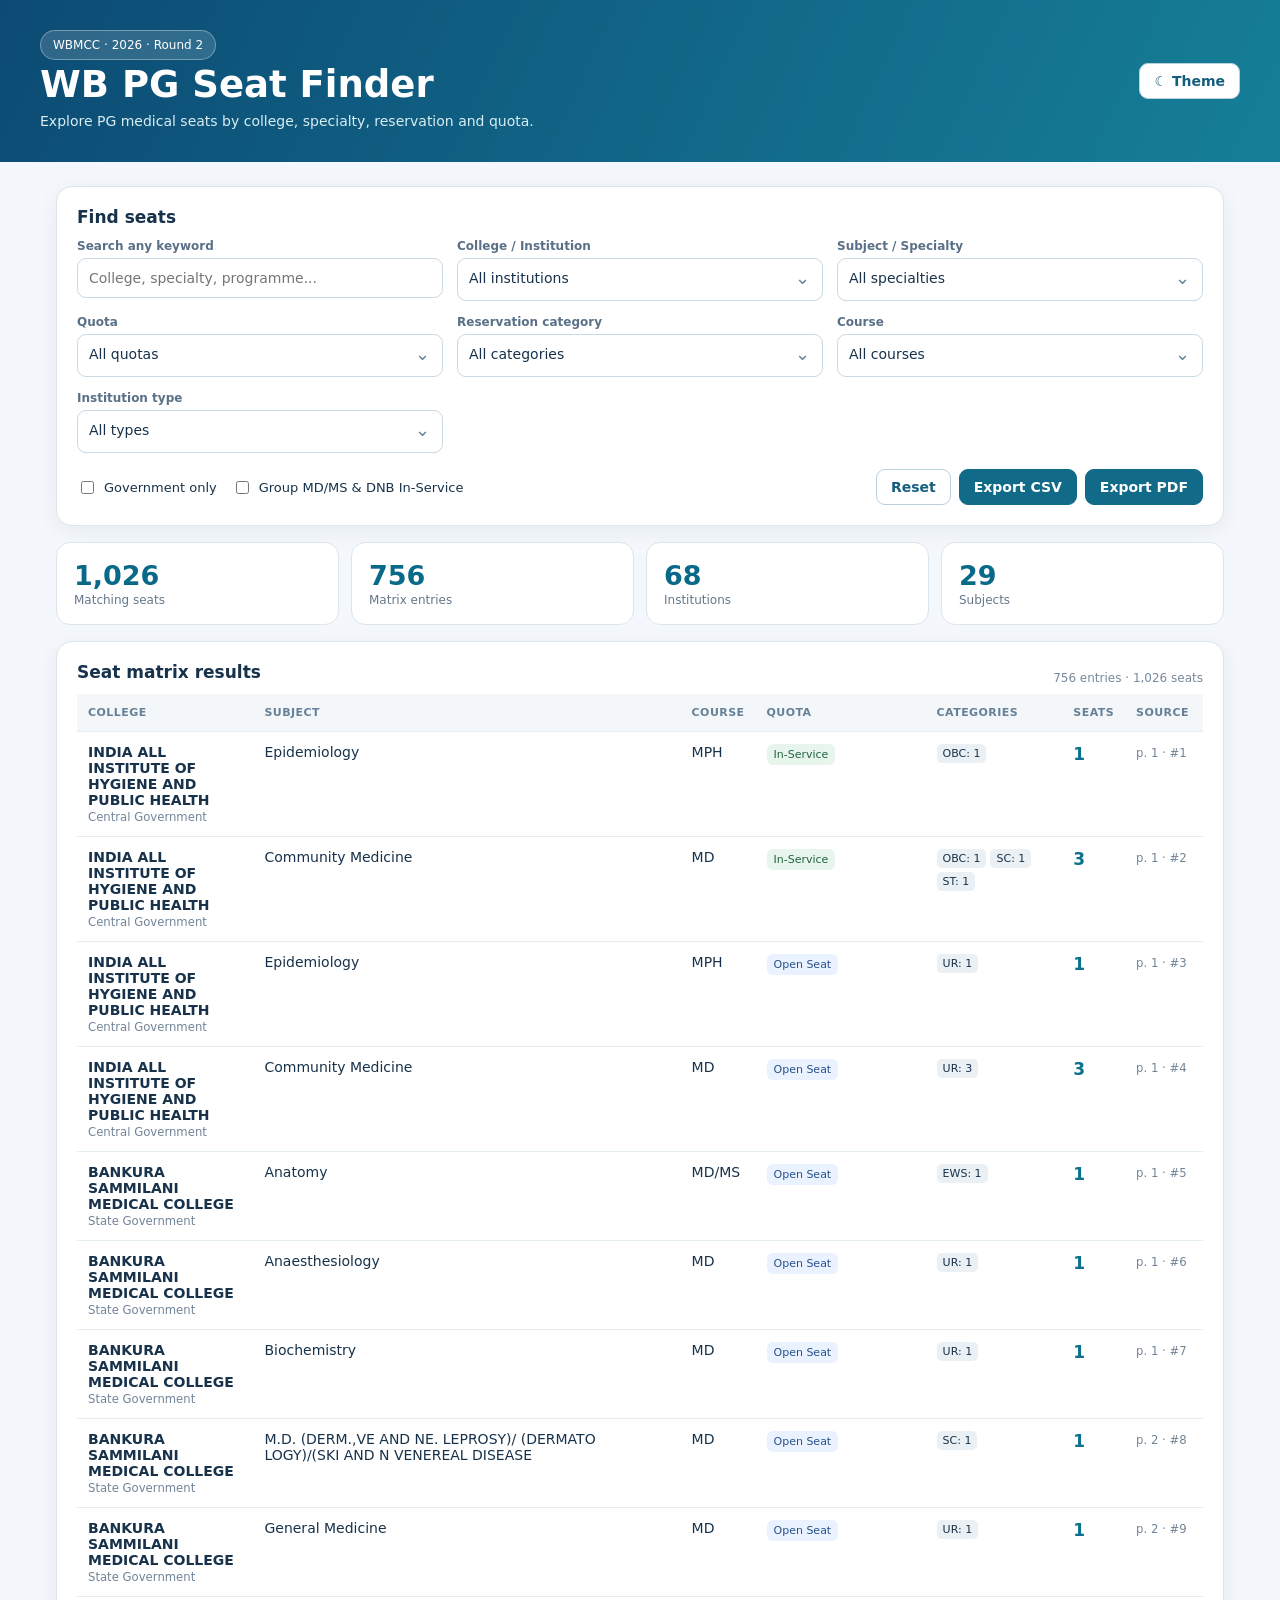
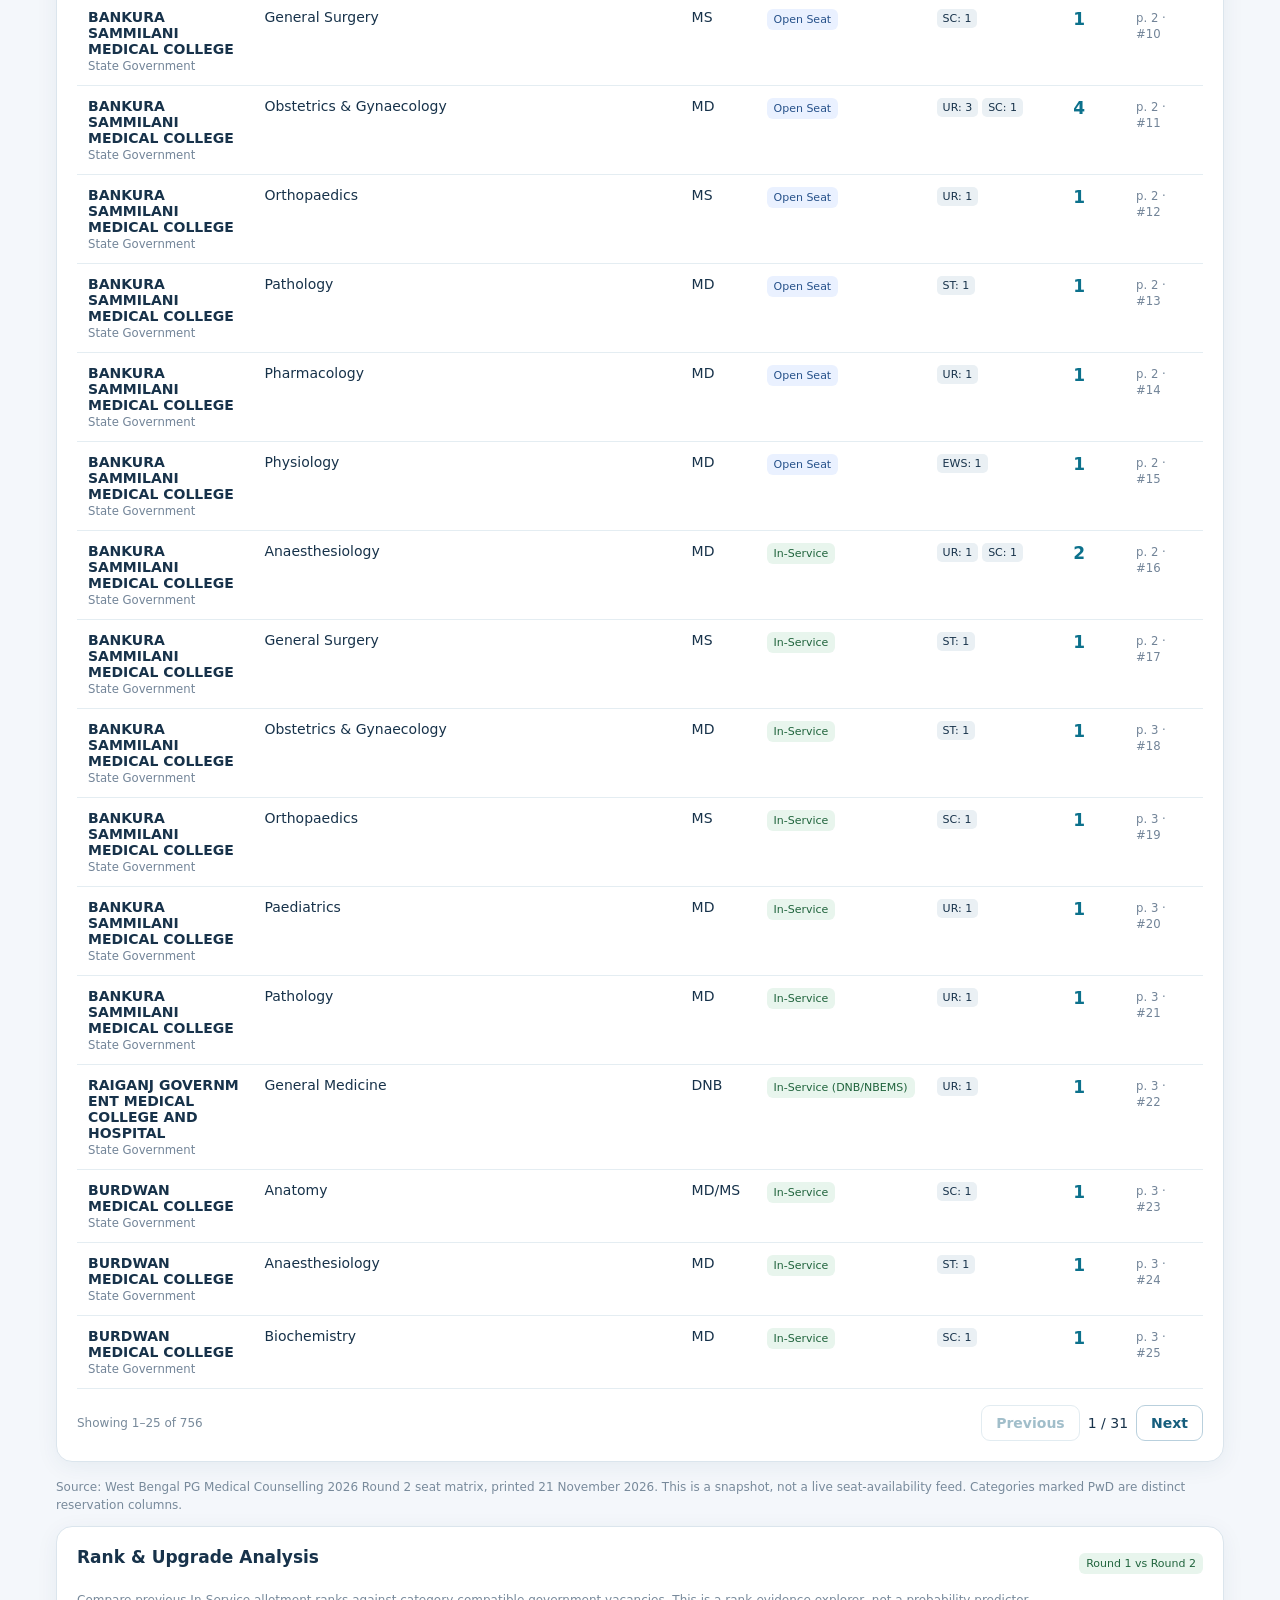
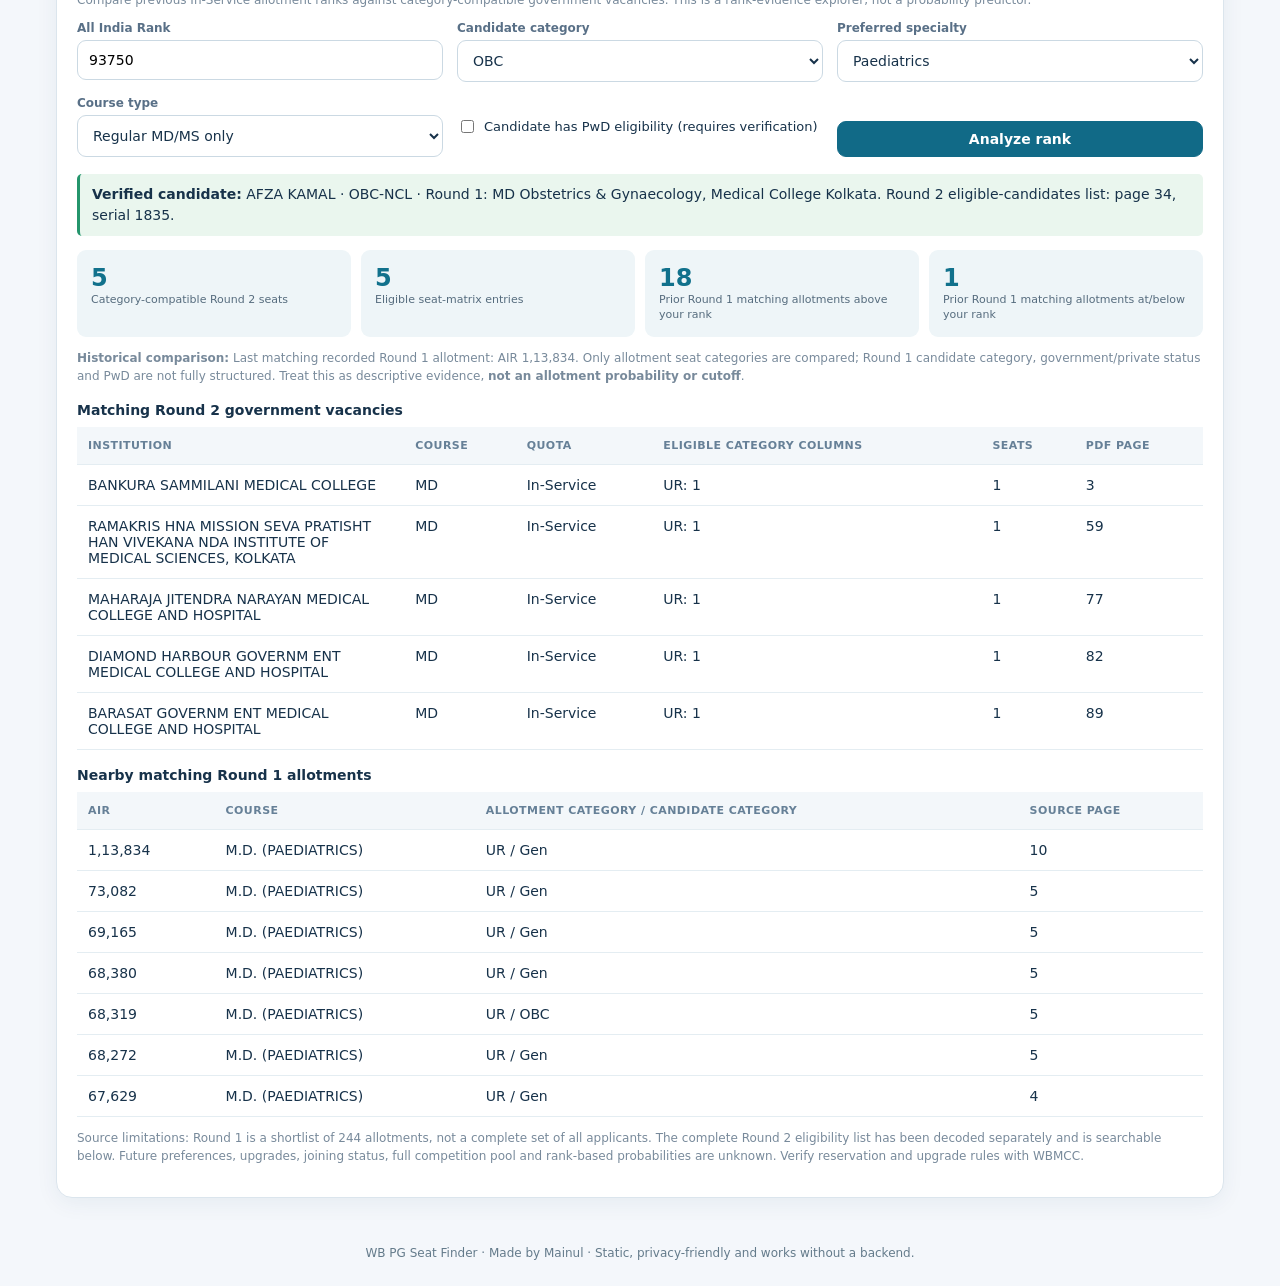
==== commit 0cc04325: "Improve mobile filter menu visibility, color contrast, and native PDF export" ====
--- a/index.html
+++ b/index.html
@@ -1 +1,125 @@
-<!doctype html><html lang="en"><head><meta charset="utf-8"><meta name="viewport" content="width=device-width,initial-scale=1"><meta name="theme-color" content="#0b526d"><meta name="description" content="WB PG Seat Finder — West Bengal postgraduate medical counselling 2026"><link rel="icon" type="image/svg+xml" href="logo.svg"><link rel="stylesheet" href="ui.css"><title>Dashboard | WB PG Seat Finder</title></head><body><header class="site-head"><div class="shell head-inner"><a class="brand" href="index.html"><img src="logo.svg" alt="WBPG logo"><span><strong>WB PG Seat Finder</strong><small>West Bengal PG Medical Counselling · 2026</small></span></a><button class="menu-btn" id="menuToggle" aria-expanded="false" aria-controls="siteNav" aria-label="Toggle navigation">☰ Menu</button><nav class="nav" id="siteNav" aria-label="Main navigation"><a href="index.html" class="active">Dashboard</a><a href="seats.html" >Seat Finder</a><a href="choices.html" >Choice Builder</a><a href="rank.html" >Rank Analysis</a><button id="themeToggle" class="menu-btn" style="display:inline-block" aria-label="Toggle theme">☾</button></nav></div></header><main class="shell"><section class="hero"><div><div class="eyebrow">2026 Round 2 · Seat matrix</div><h1>Medical PG counselling,<br>simplified.</h1><p>Find college- and specialty-wise vacancies, build an ordered list of your preferred choices, and compare earlier allotment ranks—without hunting through hundreds of pages.</p><div class="hero-actions"><a class="btn light" href="seats.html">Explore seats</a><a class="btn ghost" href="choices.html">Build choice list</a></div></div><img src="logo.svg" alt="Seat Finder icon"></section><div class="metric-grid"><div class="metric"><strong id="statRows">756</strong><span>Seat matrix entries</span></div><div class="metric"><strong id="statSeats">1,026</strong><span>Total listed seats</span></div><div class="metric"><strong id="statColleges">—</strong><span>Institutions</span></div><div class="metric"><strong id="statSubjects">—</strong><span>Specialties</span></div></div><section class="page-title"><h2>What would you like to do?</h2><p>Each task has its own screen, with focused controls on mobile and desktop.</p></section><div class="feature-grid"><a class="feature" href="seats.html"><div class="ico">⌕</div><strong>Search seats</strong><p>Find subjects, quotas and colleges with category-aware filters. Export matching records.</p></a><a class="feature" href="choices.html"><div class="ico">☷</div><strong>Create a choice list</strong><p>Prioritize subjects, generate options and rearrange each choice using drag or arrow controls.</p></a><a class="feature" href="rank.html"><div class="ico">↗</div><strong>Analyze rank</strong><p>Compare category-compatible vacancies and Round 1 rank examples; no false probability claims.</p></a></div><div class="notice">Source: WBMCC Round 2 seat matrix, printed 21 November 2026. Listed vacancies may change during counselling. This website is not affiliated with WBMCC.</div></main><footer class="site-footer"><div class="shell"><div class="footer-grid"><div><h3>WB PG Seat Finder</h3><p>Search the published PG medical seat matrix and organize counselling preferences with a straightforward, independent tool.</p><p>Made by <a href="https://mainul.pages.dev" target="_blank" rel="noopener"><strong>Mainul</strong></a></p></div><div><h3>Explore</h3><div class="footer-links"><a href="seats.html">Seat Finder</a><a href="choices.html">Choice Builder</a><a href="rank.html">Rank Analysis</a></div></div><div><h3>Source & limitations</h3><p>WBMCC 2026 Round 2 seat matrix, printed 21 November 2026. A static snapshot, not live vacancy availability. Check official notices and rules before final submissions.</p><a href="https://mainul.pages.dev" target="_blank" rel="noopener">mainul.pages.dev</a></div></div><div class="footer-credit"><span>© 2026 WB PG Seat Finder · Made by Mainul</span><span>Independent information tool · Not an official WBMCC website</span></div></div></footer><script src="ui.js"></script><script src="data.js"></script><script>document.querySelector("#statRows").textContent=WBPG.format(SEAT_MATRIX_DATA.length);document.querySelector("#statSeats").textContent=WBPG.format(SEAT_MATRIX_DATA.reduce((n,r)=>n+r.seats,0));document.querySelector("#statColleges").textContent=WBPG.format(new Set(SEAT_MATRIX_DATA.map(r=>r.college)).size);document.querySelector("#statSubjects").textContent=WBPG.format(new Set(SEAT_MATRIX_DATA.map(r=>r.subject)).size);</script></body></html>+<!doctype html>
+<html lang="en"><head><meta charset="utf-8"><meta name="viewport" content="width=device-width,initial-scale=1"><meta name="theme-color" content="#125c83"><title>WB PG Seat Finder | 2026 Round 2</title>
+<style>
+:root{font-family:Inter,system-ui,-apple-system,Segoe UI,sans-serif;color:#17324a;background:#f4f7fb;font-size:14px}*{box-sizing:border-box}body{margin:0}header{background:linear-gradient(115deg,#0c4b74,#167f98);color:white;padding:30px 20px}header .wrap,main,footer{max-width:1200px;margin:auto}h1{font-size:clamp(25px,4vw,37px);margin:3px 0 5px}h2{font-size:17px;margin:0 0 12px}p{line-height:1.5}.subtitle{color:#d9edf3;margin:0}.top{display:flex;gap:14px;align-items:center;justify-content:space-between}.round{font-size:12px;background:#ffffff25;border:1px solid #ffffff55;padding:7px 12px;border-radius:18px}main{padding:24px 16px}.panel{background:white;border-radius:16px;border:1px solid #dbe5ed;box-shadow:0 5px 22px #153e6010;padding:20px;margin-bottom:16px}.fields{display:grid;grid-template-columns:repeat(3,minmax(0,1fr));gap:14px}label{display:block;font-size:12px;font-weight:700;color:#597087;margin-bottom:5px}input,select,button{font:inherit}input[type=search],select{width:100%;padding:11px;border:1px solid #cbd9e3;border-radius:9px;background:transparent;color:inherit;min-width:0}input:focus,select:focus{outline:2px solid #54aec6;outline-offset:0}.tools{display:flex;align-items:center;justify-content:space-between;gap:12px;flex-wrap:wrap;margin-top:16px}.check{display:flex;gap:7px;align-items:center;font-size:13px;font-weight:500;color:inherit;margin:0}.check input{accent-color:#197fa0}.buttons{display:flex;gap:8px}button{cursor:pointer;border:1px solid #b9d0dd;border-radius:9px;padding:9px 14px;background:white;color:#165e7d;font-weight:650}button.primary{background:#116a87;color:white;border-color:#116a87}button:disabled{opacity:.4;cursor:not-allowed}.stats{display:grid;grid-template-columns:repeat(4,minmax(0,1fr));gap:12px;margin-bottom:16px}.stat{background:white;border:1px solid #dbe5ed;border-radius:14px;padding:17px}.stat strong{font-size:27px;color:#086988;display:block}.stat span{font-size:12px;color:#64788b}.summary{display:flex;align-items:center;justify-content:space-between;gap:12px;flex-wrap:wrap}.scroll{overflow-x:auto}table{width:100%;border-collapse:collapse;min-width:930px;text-align:left}th{font-size:11px;text-transform:uppercase;letter-spacing:.04em;color:#668097;background:#f3f7fa}th,td{padding:12px 11px;border-bottom:1px solid #e4edf2;vertical-align:top}tbody tr:hover{background:#f7fbfd}td:first-child{font-weight:650;max-width:220px}small{color:#728498;font-weight:400}.tag{display:inline-block;border-radius:6px;padding:4px 7px;background:#eef3fa;font-size:11px;white-space:nowrap}.service{background:#e8f5ed;color:#20643d}.open{background:#eaf1ff;color:#26518a}.cats{display:flex;flex-wrap:wrap;gap:4px}.cat{font-size:11px;display:inline-block;border-radius:5px;background:#eaf0f4;padding:3px 6px}.number{font-size:17px;font-weight:750;color:#0c718c}.pagination{display:flex;align-items:center;justify-content:space-between;flex-wrap:wrap;gap:9px;margin-top:16px}.hint{font-size:12px;color:#788a9b}footer{text-align:center;padding:8px 15px 26px;font-size:12px;color:#647b8b}.empty{padding:40px!important;text-align:center;color:#728498}body.dark{background:#101b28;color:#e6eef7}body.dark .panel,body.dark .stat{background:#18293a;border-color:#30475c}body.dark input,body.dark select,body.dark button:not(.primary){background:#1b2e42;color:#e6eef7;border-color:#40576a}body.dark label,body.dark small,body.dark .stat span{color:#b0c2d1}body.dark th{background:#20364a;color:#b9ccdb}body.dark td{border-color:#324657}body.dark tbody tr:hover{background:#22384a}body.dark .cat,body.dark .tag:not(.service):not(.open){background:#314558;color:#e1ebf3}body.dark .stat strong,body.dark .number{color:#79cee1}body.dark .service{background:#19432d;color:#a9e8bc}body.dark .open{background:#183d64;color:#b0d2fd}@media(max-width:760px){.fields{grid-template-columns:repeat(2,minmax(0,1fr))}.stats{grid-template-columns:repeat(2,minmax(0,1fr))}.panel{padding:15px}}@media(max-width:430px){.fields{grid-template-columns:1fr}header{padding:24px 16px}.round{font-size:10px}.top{align-items:flex-start}}
+
+.multi{border:1px solid #cbd9e3;border-radius:9px;position:relative;background:#fff}.multi summary{list-style:none;cursor:pointer;min-height:41px;padding:11px 34px 11px 11px;overflow:hidden;white-space:nowrap;text-overflow:ellipsis;position:relative}.multi summary::-webkit-details-marker{display:none}.multi summary:after{content:"⌄";position:absolute;right:12px;top:8px;font-size:18px;color:#63869a}.multi[open]{z-index:20}.multi-panel{position:absolute;left:-1px;right:-1px;top:100%;z-index:25;background:#fff;border:1px solid #b4ccd9;box-shadow:0 10px 24px #1b45532d;padding:10px;border-radius:0 0 10px 10px;min-width:220px}.multi-search{width:100%;padding:8px!important}.multi-actions{display:flex;gap:5px;padding:7px 0}.multi-actions button{padding:5px 9px;font-size:11px}.multi-list{max-height:210px;overflow-y:auto;overscroll-behavior:contain}.multi-item{display:flex;align-items:flex-start;gap:7px;padding:7px 4px;font-size:12px;color:inherit;font-weight:450;cursor:pointer;overflow-wrap:anywhere}.multi-item:hover{background:#edf6fa}.multi-item input{margin-top:2px;flex-shrink:0;accent-color:#157c96}.multi-count{background:#137d99;color:#fff;border-radius:9px;padding:1px 5px;margin-left:5px;font-size:11px}body.dark .multi,body.dark .multi-panel{background:#1b2e42;border-color:#40576a}body.dark .multi-item:hover{background:#2b4356}
+.multi-panel{max-height:min(370px,60vh);display:flex;flex-direction:column}
+.multi-list{min-height:0;max-height:260px}
+.multi-item{display:flex!important;flex-direction:row!important;align-items:center!important;justify-content:flex-start!important;gap:12px!important;min-height:38px;color:#223e51;font-size:13px}
+.multi-item input{appearance:auto!important;-webkit-appearance:checkbox!important;inline-size:17px!important;block-size:17px!important;min-width:17px!important;margin:0!important;flex:0 0 17px!important}
+.multi-item span{display:block;flex:1;min-width:0;overflow-wrap:break-word;line-height:1.4}
+.multi-item[hidden]{display:none!important}
+body.dark .multi-item{color:#e5f2fa}
+body.dark .multi-search::placeholder,body.dark input::placeholder{color:#b2c8d8}
+body.dark .multi-actions button{color:#e9f5ff;background:#29465b}
+body.dark .hint,body.dark footer{color:#b8cbd9}
+body.dark .cat{color:#e1ebf3;background:#314558}
+body.dark .multi summary{color:#edf4fa}
+body.dark .multi-list{scrollbar-color:#7ca6b8 transparent}
+.pdf-dialog{width:min(94vw,1100px);height:min(90dvh,850px);max-width:none;max-height:none;border:1px solid #c7dde6;border-radius:15px;padding:0;background:#fff;color:#16364b}
+.pdf-dialog::backdrop{background:#06151fcc}
+.pdf-head{padding:12px 17px;display:flex;align-items:center;justify-content:space-between;gap:10px;border-bottom:1px solid #dce6ec}
+.pdf-head>div{display:flex;align-items:center;gap:9px}
+.pdf-download{background:#116a87;color:#fff;text-decoration:none;padding:10px 12px;border-radius:8px;font-weight:700}
+.pdf-dialog iframe{width:100%;height:calc(100% - 70px);border:0;background:white}
+@media(max-width:760px){.multi-panel{position:relative;top:auto;border:0;min-width:0;box-shadow:none;max-height:325px;padding:9px}.multi-list{max-height:210px}.multi[open] summary{border-bottom:1px solid #cfdee5}.buttons{flex-wrap:wrap}.buttons button{min-width:0;flex:1 1 130px}table{min-width:760px}th,td{padding:9px 7px}#rank-analyzer .fields{grid-template-columns:1fr}.pdf-head{flex-wrap:wrap}.pdf-dialog{width:100vw;height:95dvh;border-radius:12px 12px 0 0;margin:auto auto 0}.pdf-dialog iframe{height:calc(100% - 115px)}}
+</style></head><body>
+<header><div class="wrap"><div class="top"><div><div class="round" style="display:inline-block">WBMCC · 2026 · Round 2</div><h1>WB PG Seat Finder</h1><p class="subtitle">Explore PG medical seats by college, specialty, reservation and quota.</p></div><button id="themeBtn" type="button" aria-label="Toggle dark mode">☾ Theme</button></div></div></header>
+<main><section class="panel"><h2>Find seats</h2><div class="fields">
+<div><label for="search">Search any keyword</label><input id="search" type="search" placeholder="College, specialty, programme..."></div>
+<div><label for="college">College / Institution</label><details class="multi" id="college"><summary>All institutions</summary><div class="multi-panel"><input type="search" class="multi-search" placeholder="Find an option…" aria-label="Search college options"><div class="multi-actions"><button type="button" class="all-option">Select all</button><button type="button" class="clear-option">Clear</button></div><div class="multi-list"></div></div></details></div>
+<div><label for="subject">Subject / Specialty</label><details class="multi" id="subject"><summary>All specialties</summary><div class="multi-panel"><input type="search" class="multi-search" placeholder="Find an option…" aria-label="Search subject options"><div class="multi-actions"><button type="button" class="all-option">Select all</button><button type="button" class="clear-option">Clear</button></div><div class="multi-list"></div></div></details></div>
+<div><label for="quota">Quota</label><details class="multi" id="quota"><summary>All quotas</summary><div class="multi-panel"><input type="search" class="multi-search" placeholder="Find an option…" aria-label="Search quota options"><div class="multi-actions"><button type="button" class="all-option">Select all</button><button type="button" class="clear-option">Clear</button></div><div class="multi-list"></div></div></details></div>
+<div><label for="category">Reservation category</label><details class="multi" id="category"><summary>All categories</summary><div class="multi-panel"><input type="search" class="multi-search" placeholder="Find an option…" aria-label="Search category options"><div class="multi-actions"><button type="button" class="all-option">Select all</button><button type="button" class="clear-option">Clear</button></div><div class="multi-list"></div></div></details></div>
+<div><label for="degree">Course</label><details class="multi" id="degree"><summary>All courses</summary><div class="multi-panel"><input type="search" class="multi-search" placeholder="Find an option…" aria-label="Search degree options"><div class="multi-actions"><button type="button" class="all-option">Select all</button><button type="button" class="clear-option">Clear</button></div><div class="multi-list"></div></div></details></div>
+<div><label for="type">Institution type</label><details class="multi" id="type"><summary>All types</summary><div class="multi-panel"><input type="search" class="multi-search" placeholder="Find an option…" aria-label="Search type options"><div class="multi-actions"><button type="button" class="all-option">Select all</button><button type="button" class="clear-option">Clear</button></div><div class="multi-list"></div></div></details></div></div>
+<div class="tools"><div style="display:flex;gap:15px;flex-wrap:wrap"><label class="check"><input type="checkbox" id="govOnly"> Government only</label><label class="check"><input type="checkbox" id="serviceBoth"> Group MD/MS &amp; DNB In-Service</label></div><div class="buttons"><button id="resetBtn">Reset</button><button id="exportBtn" class="primary">Export CSV</button><button id="pdfBtn" class="primary">Export PDF</button></div></div></section>
+<div class="stats"><div class="stat"><strong id="seatTotal">—</strong><span>Matching seats</span></div><div class="stat"><strong id="entryTotal">—</strong><span>Matrix entries</span></div><div class="stat"><strong id="collegeTotal">—</strong><span>Institutions</span></div><div class="stat"><strong id="subjectTotal">—</strong><span>Subjects</span></div></div>
+<section class="panel"><div class="summary"><h2>Seat matrix results</h2><span class="hint" id="resultCaption"></span></div><div class="scroll"><table><thead><tr><th>College</th><th>Subject</th><th>Course</th><th>Quota</th><th>Categories</th><th>Seats</th><th>Source</th></tr></thead><tbody id="results"></tbody></table></div><div class="pagination"><span class="hint" id="showing"></span><div class="buttons"><button id="prev">Previous</button><span id="pageLabel" style="align-self:center"></span><button id="next">Next</button></div></div></section>
+<p class="hint">Source: West Bengal PG Medical Counselling 2026 Round 2 seat matrix, printed 21 November 2026. This is a snapshot, not a live seat-availability feed. Categories marked PwD are distinct reservation columns.</p><section class="panel" id="rank-analyzer">
+<div class="summary"><h2>Rank &amp; Upgrade Analysis</h2><span class="tag service">Round 1 vs Round 2</span></div>
+<p class="hint">Compare previous In-Service allotment ranks against category-compatible government vacancies. This is a rank-evidence explorer, not a probability predictor.</p>
+<div class="fields">
+<div><label for="rankInput">All India Rank</label><input type="number" id="rankInput" min="1" value="93750" style="width:100%;padding:11px;border:1px solid #cbd9e3;border-radius:9px"></div>
+<div><label for="rankCategory">Candidate category</label><select id="rankCategory"><option value="UR">UR / General</option><option value="OBC" selected>OBC</option><option value="EWS">EWS</option><option value="SC">SC</option><option value="ST">ST</option></select></div>
+<div><label for="rankSubject">Preferred specialty</label><select id="rankSubject"><option>Orthopaedics</option><option selected>Paediatrics</option><option>General Medicine</option><option>Dermatology</option><option>Radiodiagnosis</option><option>Obstetrics &amp; Gynaecology</option><option>General Surgery</option><option>Anaesthesiology</option></select></div>
+<div><label for="rankKind">Course type</label><select id="rankKind"><option value="regular">Regular MD/MS only</option><option value="all">All types including DNB/diploma</option><option value="dnb">DNB / diploma only</option></select></div>
+<div style="display:flex;align-items:center"><label class="check" for="rankPwd"><input type="checkbox" id="rankPwd"> Candidate has PwD eligibility (requires verification)</label></div>
+<div style="display:flex;align-items:end"><button id="runRank" class="primary" style="width:100%">Analyze rank</button></div>
+</div><div id="rankResults" aria-live="polite" style="margin-top:17px"></div></section>
+</main><footer>WB PG Seat Finder · Made by Mainul · Static, privacy-friendly and works without a backend.</footer>
+<style>
+#rank-analyzer{scroll-margin-top:16px}.rank-metrics{display:grid;grid-template-columns:repeat(4,minmax(0,1fr));gap:10px;margin:12px 0}.rank-metrics div{background:#eef5f8;border-radius:9px;padding:14px}.rank-metrics strong{display:block;font-size:24px;color:#11718c}.rank-metrics span{display:block;font-size:11px;color:#566c7e;line-height:1.4}.rank-table{min-width:720px}.rank-table td{font-weight:400}.rank-note{background:#eaf6ee;border-left:3px solid #24956c;padding:10px 12px;border-radius:5px}#rank-analyzer h3{font-size:14px;margin:17px 0 9px}body.dark .rank-metrics div{background:#243d50}body.dark .rank-metrics strong{color:#80d4e9}body.dark .rank-metrics span{color:#b4cbd7}body.dark .rank-note{background:#194132}@media(max-width:720px){.rank-metrics{grid-template-columns:repeat(2,minmax(0,1fr))}}
+</style><script src="data.js"></script><script src="round1-data.js"></script><script src="rank-analysis.js" defer></script><script src="pdf-export.js"></script><script src="choices.js" defer></script><script>
+(function(){
+"use strict";
+const rows=window.SEAT_MATRIX_DATA||[], C=window.SEAT_MATRIX_META.categoryLabels;
+const $=id=>document.getElementById(id),fields=["college","subject","quota","category","degree","type"];
+let page=1,filtered=[],perPage=25;
+const state=Object.fromEntries(fields.map(id=>[id,new Set()]));
+const esc=x=>String(x).replace(/[&<>"']/g,ch=>({"&":"&amp;","<":"&lt;",">":"&gt;",'"':"&quot;","'":"&#39;"}[ch]));
+const fmt=n=>n.toLocaleString("en-IN");
+const labels={college:"All institutions",subject:"All specialties",quota:"All quotas",category:"All categories",degree:"All courses",type:"All types"};
+const values={college:rows.map(r=>r.college),subject:rows.map(r=>r.subject),quota:rows.map(r=>r.quota),category:C,degree:rows.map(r=>r.degree),type:rows.map(r=>r.type)};
+function updateSummary(id){
+ const choices=[...state[id]];
+ $(id).querySelector("summary").textContent=choices.length===0?labels[id]:choices.length===1?choices[0]:choices.length+" selected";
+}
+function fill(id){
+ const root=$(id),list=root.querySelector(".multi-list"),options=[...new Set(values[id])].sort((a,b)=>a.localeCompare(b));
+ list.replaceChildren();
+ for(const value of options){
+  const label=document.createElement("label");label.className="multi-item";
+  const cb=document.createElement("input");cb.type="checkbox";cb.value=value;cb.checked=state[id].has(value);
+  cb.addEventListener("change",()=>{if(cb.checked)state[id].add(value);else state[id].delete(value);updateSummary(id);page=1;render()});
+  const span=document.createElement("span");span.textContent=value;label.append(cb,span);list.append(label);
+ }
+ root.querySelector(".multi-search").addEventListener("input",e=>{const term=e.target.value.trim().toLowerCase();for(const label of list.children)label.hidden=!label.textContent.toLowerCase().includes(term)});
+ root.querySelector(".all-option").addEventListener("click",()=>{for(const label of list.children)if(!label.hidden){label.querySelector("input").checked=true;state[id].add(label.querySelector("input").value)}updateSummary(id);page=1;render()});
+ root.querySelector(".clear-option").addEventListener("click",()=>{state[id].clear();for(const label of list.children)label.querySelector("input").checked=false;updateSummary(id);page=1;render()});
+ updateSummary(id);
+}
+fields.forEach(fill);
+document.addEventListener("click",e=>{for(const id of fields){const d=$(id);if(d.open&&!d.contains(e.target))d.open=false}});
+function getCount(r){if(!state.category.size)return r.seats;return C.reduce((n,c,i)=>n+(state.category.has(c)?r.category[i]:0),0)}
+function match(){
+ const term=$("search").value.trim().toLowerCase();
+ return rows.filter(r=>{
+  if(term&&![r.college,r.subject,r.program,r.degree,r.quota,r.type].join(" ").toLowerCase().includes(term))return false;
+  for(const id of ["college","subject","degree","type"])if(state[id].size&&!state[id].has(r[id]))return false;
+  if($("govOnly").checked&&!r.type.includes("Government"))return false;
+  if(state.quota.size&&!state.quota.has(r.quota)&&!($("serviceBoth").checked&&r.quota.startsWith("In-Service")&&[...state.quota].some(q=>q.startsWith("In-Service"))))return false;
+  if(state.category.size&&!getCount(r))return false;
+  return true;
+ });
+}
+function categoryHtml(r){return r.category.map((v,i)=>v&&(!state.category.size||state.category.has(C[i]))?'<span class="cat">'+esc(C[i])+': '+v+'</span>':"").join("")}
+function render(){
+ filtered=match();const sum=filtered.reduce((a,r)=>a+getCount(r),0);
+ $("seatTotal").textContent=fmt(sum);$("entryTotal").textContent=fmt(filtered.length);$("collegeTotal").textContent=fmt(new Set(filtered.map(r=>r.college)).size);$("subjectTotal").textContent=fmt(new Set(filtered.map(r=>r.subject)).size);
+ $("resultCaption").textContent=fmt(filtered.length)+" entries · "+fmt(sum)+" seats";
+ const pages=Math.max(1,Math.ceil(filtered.length/perPage));page=Math.min(page,pages);
+ const chunk=filtered.slice((page-1)*perPage,page*perPage);
+ $("results").innerHTML=chunk.length?chunk.map(r=>'<tr><td>'+esc(r.college)+'<div><small>'+esc(r.type)+'</small></div></td><td>'+esc(r.subject)+'</td><td>'+esc(r.degree)+'</td><td><span class="tag '+(r.quota.startsWith("In-Service")?"service":r.quota==="Open Seat"?"open":"")+'">'+esc(r.quota)+'</span></td><td><div class="cats">'+categoryHtml(r)+'</div></td><td class="number">'+getCount(r)+'</td><td><small>p. '+r.page+' · #'+r.id+'</small></td></tr>').join(""):'<tr><td class="empty" colspan="7">No matching seats. Clear one or more filters.</td></tr>';
+ $("showing").textContent=filtered.length?'Showing '+((page-1)*perPage+1)+'–'+Math.min(page*perPage,filtered.length)+' of '+filtered.length:'No results';
+ $("pageLabel").textContent=page+' / '+pages;$("prev").disabled=page===1;$("next").disabled=page===pages;
+}
+$("search").addEventListener("input",()=>{page=1;render()});
+["govOnly","serviceBoth"].forEach(id=>$(id).addEventListener("change",()=>{page=1;render()}));
+$("resetBtn").onclick=()=>{fields.forEach(id=>{state[id].clear();$(id).querySelectorAll('input[type=checkbox]').forEach(x=>x.checked=false);$(id).querySelector(".multi-search").value="";$(id).querySelectorAll(".multi-item").forEach(x=>x.hidden=false);updateSummary(id)});$("search").value="";$("govOnly").checked=$("serviceBoth").checked=false;page=1;render()};
+$("prev").onclick=()=>{page--;render()};$("next").onclick=()=>{page++;render()};
+$("exportBtn").onclick=()=>{const heads=["PDF row","PDF page","College","Institution type","Subject","Course","Quota",...C,"Matching seats","Matrix total"];const data=filtered.map(r=>[r.id,r.page,r.college,r.type,r.subject,r.degree,r.quota,...r.category.map((n,i)=>state.category.size&&!state.category.has(C[i])?"":n),getCount(r),r.seats]);const csv=[heads,...data].map(a=>a.map(v=>'"'+String(v).replace(/"/g,'""')+'"').join(",")).join("\r\n");const blob=new Blob(["\uFEFF",csv],{type:"text/csv;charset=utf-8"}),u=URL.createObjectURL(blob),a=document.createElement("a");a.href=u;a.download="wbpg-round2-2026-filtered.csv";a.click();setTimeout(()=>URL.revokeObjectURL(u),2000)};
+$("pdfBtn").onclick=()=>{
+ const filterNames=fields.filter(id=>state[id].size).map(id=>id.toUpperCase()+": "+[...state[id]].join(", "));
+ if($("govOnly").checked)filterNames.push("Government only");
+ if($("search").value.trim())filterNames.push("Search: "+$("search").value.trim());
+ if($("serviceBoth").checked)filterNames.push("Combined In-Service quota");
+ const summary=filtered.reduce((n,r)=>n+getCount(r),0);
+ const tableRows=filtered.map((r,i)=>'<tr><td>'+ (i+1)+'</td><td>'+esc(r.college)+'</td><td>'+esc(r.subject)+'</td><td>'+esc(r.degree)+'</td><td>'+esc(r.quota)+'</td><td>'+esc(C.map((c,j)=>r.category[j]&&(!state.category.size||state.category.has(c))?c+': '+r.category[j]:'').filter(Boolean).join(' · '))+'</td><td>'+getCount(r)+'</td><td>'+r.page+'/'+r.id+'</td></tr>').join("");
+ const doc='<!doctype html><html><head><meta charset="utf-8"><title>WB PG Seat Finder — Filtered Seats</title><style>@page{size:A4 landscape;margin:12mm}body{font:11px Arial,sans-serif;color:#162f42}h1{font-size:20px;margin:0 0 5px}h2{font-size:13px}.meta{color:#536b7e;margin:8px 0}.meta strong{color:#173e57}table{border-collapse:collapse;width:100%;font-size:9px}thead{display:table-header-group}th{background:#e7f1f6;text-align:left}th,td{padding:5px;border:1px solid #c8d4df;vertical-align:top;overflow-wrap:anywhere}tr{break-inside:avoid}footer{margin-top:14px;color:#526879;font-size:10px}</style></head><body><h1>WB PG Seat Finder · 2026 Round 2</h1><p class="meta">Filtered results: <strong>'+filtered.length+' entries · '+summary+' seats</strong> · Generated '+esc(new Date().toLocaleString('en-IN'))+'</p><p class="meta">'+esc(filterNames.length?filterNames.join(' | '):'All seats, no filters')+'</p><table><thead><tr><th>#</th><th>Institution</th><th>Subject</th><th>Course</th><th>Quota</th><th>Categories</th><th>Seats</th><th>Page/Row</th></tr></thead><tbody>'+tableRows+'</tbody></table><footer>Source: WBMCC Round 2 Seat Matrix, printed 21 November 2026. Made by Mainul. This report is a snapshot; verify official updates.</footer></body></html>';
+ const w=window.open('','_blank');if(!w){alert('Allow pop-ups to export PDF. Then choose "Save as PDF" in the print dialog.');return}w.document.open();w.document.write(doc);w.document.close();w.focus();w.addEventListener('load',()=>w.print());setTimeout(()=>{try{w.print()}catch(e){}},500);
+};
+const setTheme=v=>{document.body.classList.toggle("dark",v);$("themeBtn").textContent=v?"☀ Theme":"☾ Theme";try{localStorage.setItem("wbpg-theme",v?"dark":"light")}catch(e){}};try{setTheme(localStorage.getItem("wbpg-theme")==="dark")}catch(e){setTheme(false)}$("themeBtn").onclick=()=>setTheme(!document.body.classList.contains("dark"));render();
+})();
+</script></body></html>
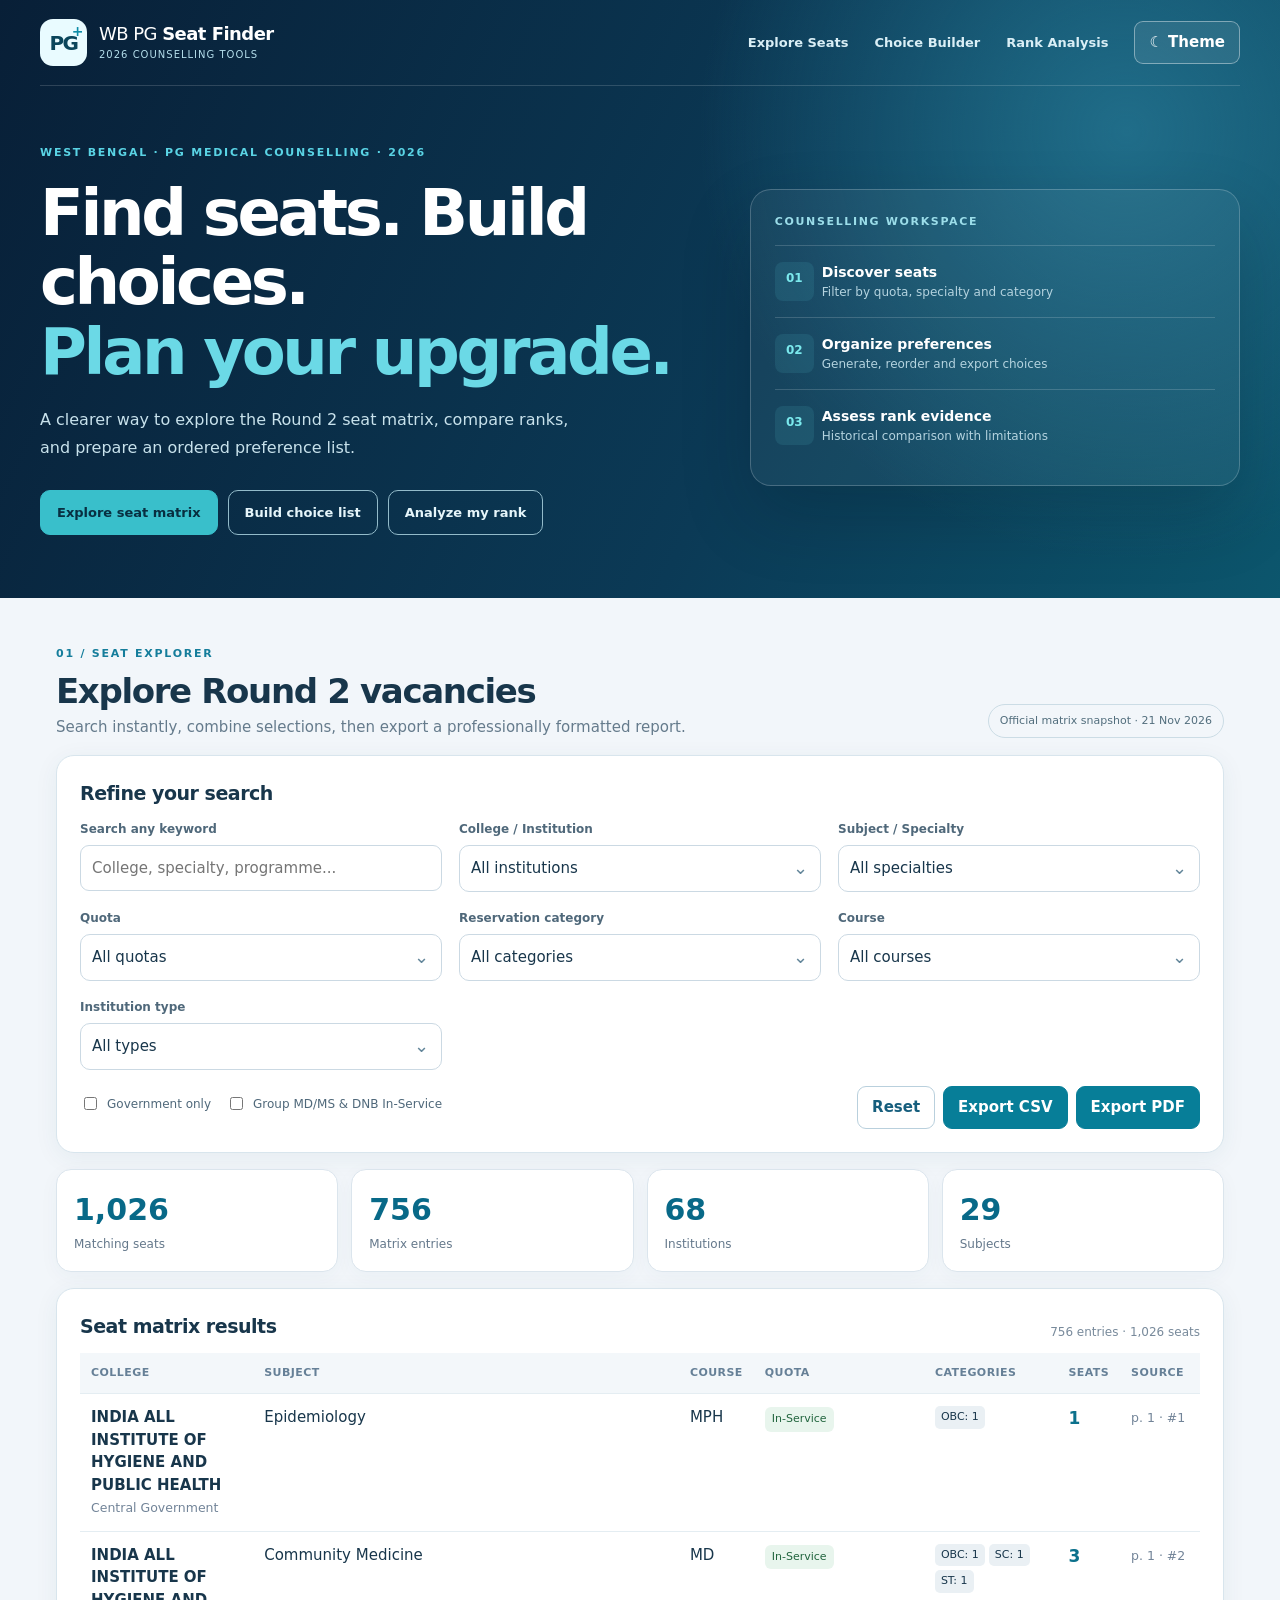
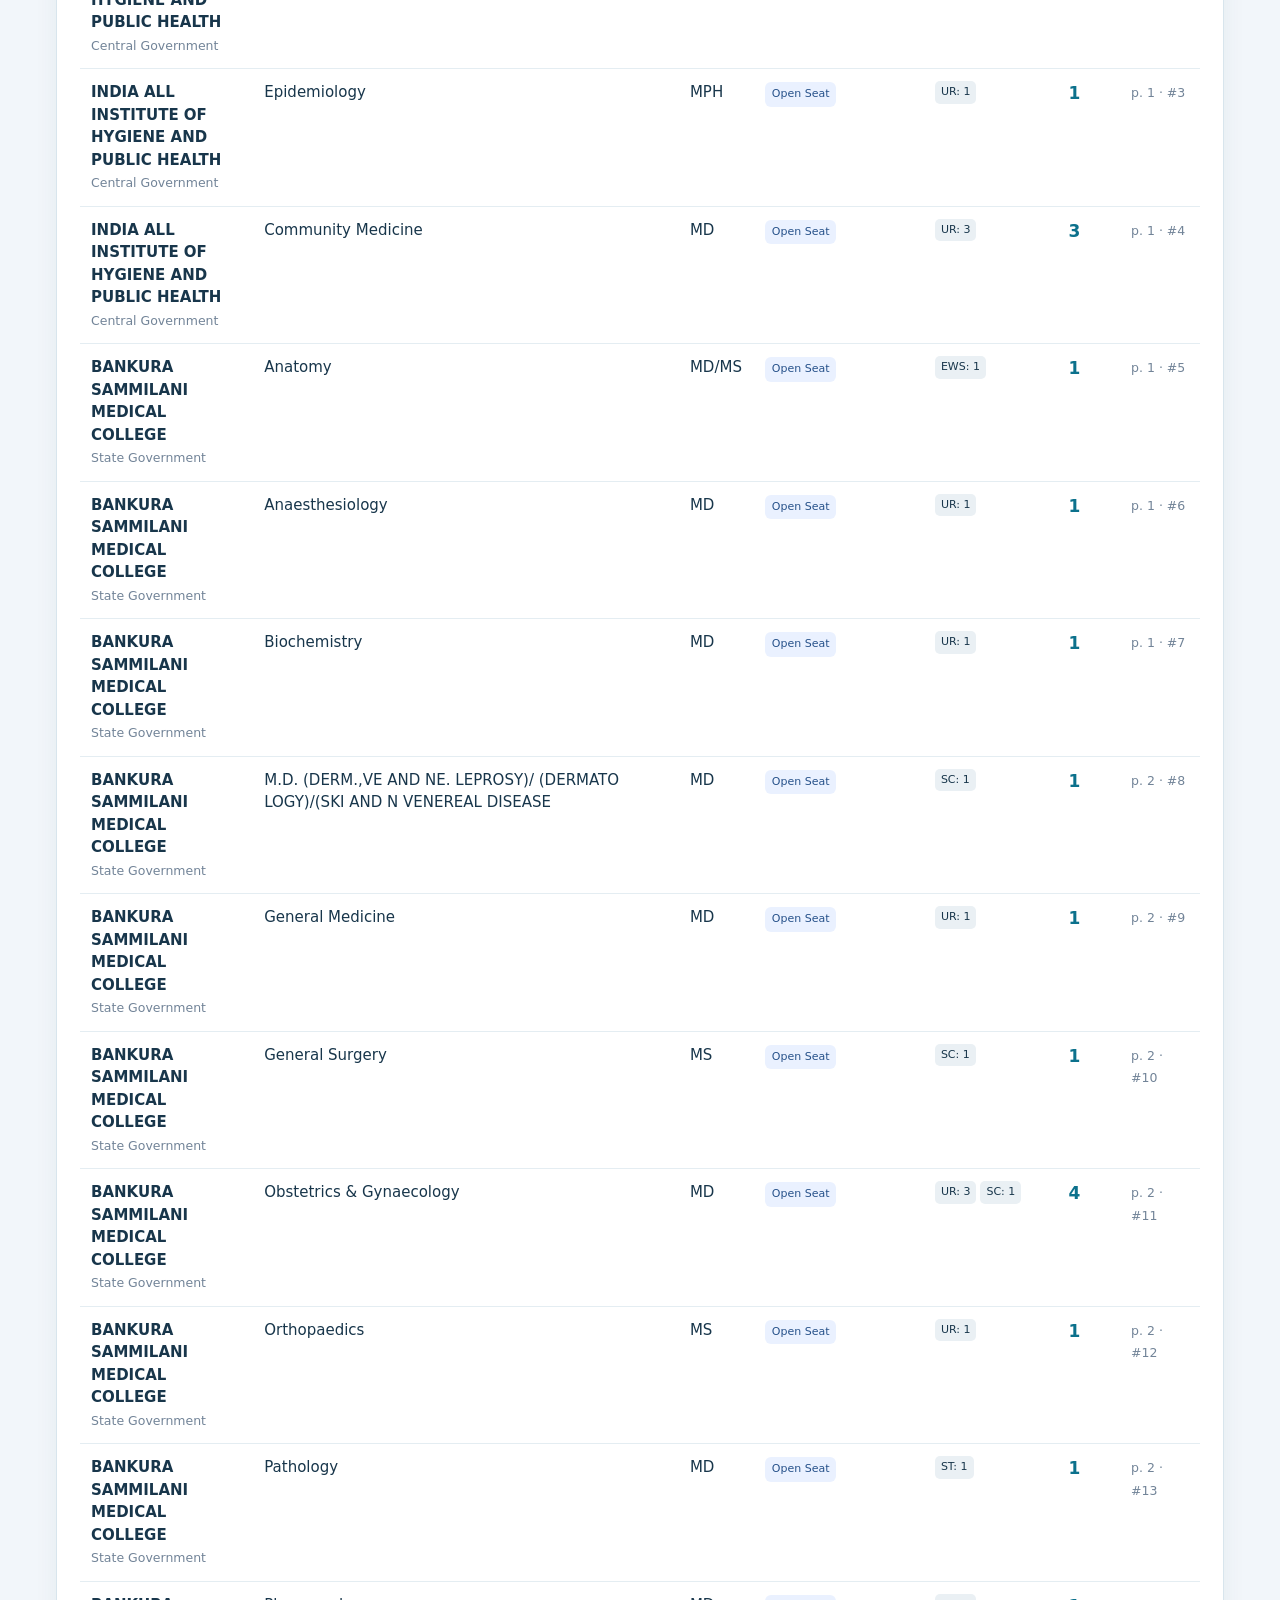
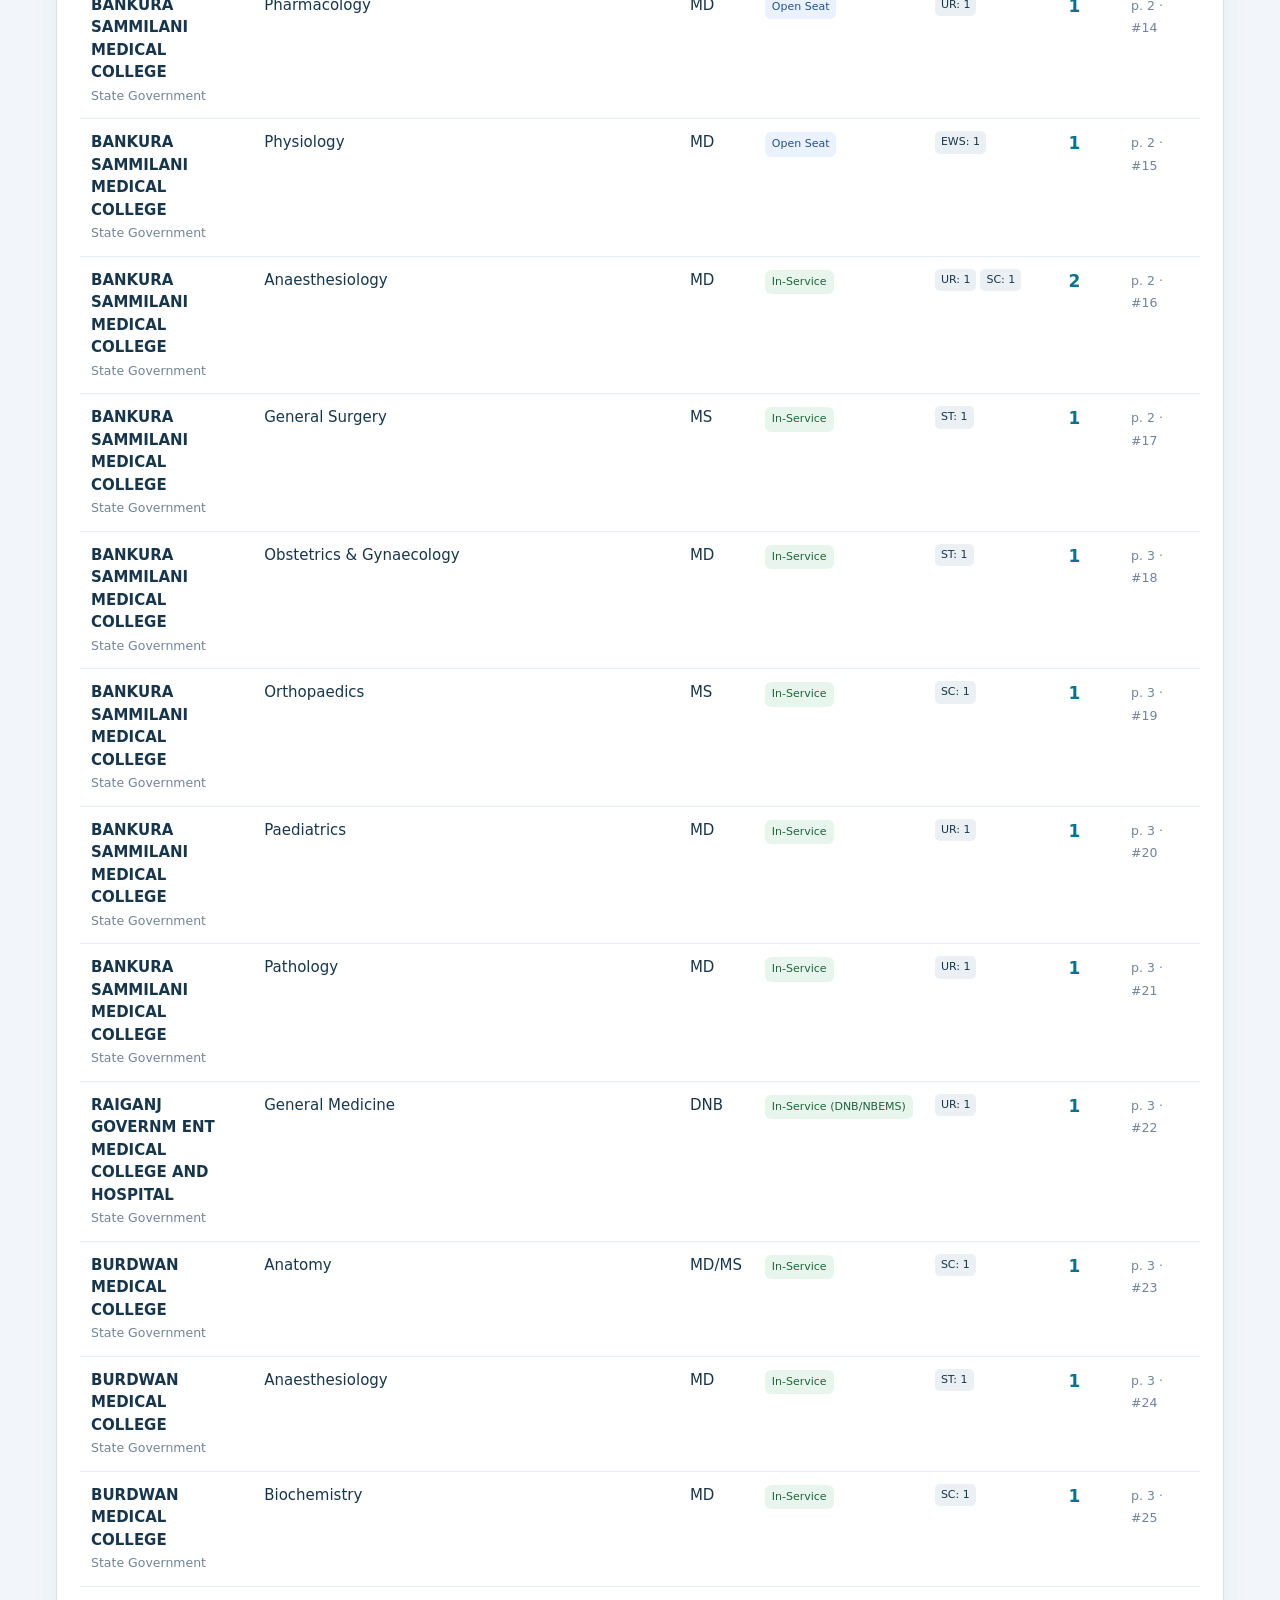
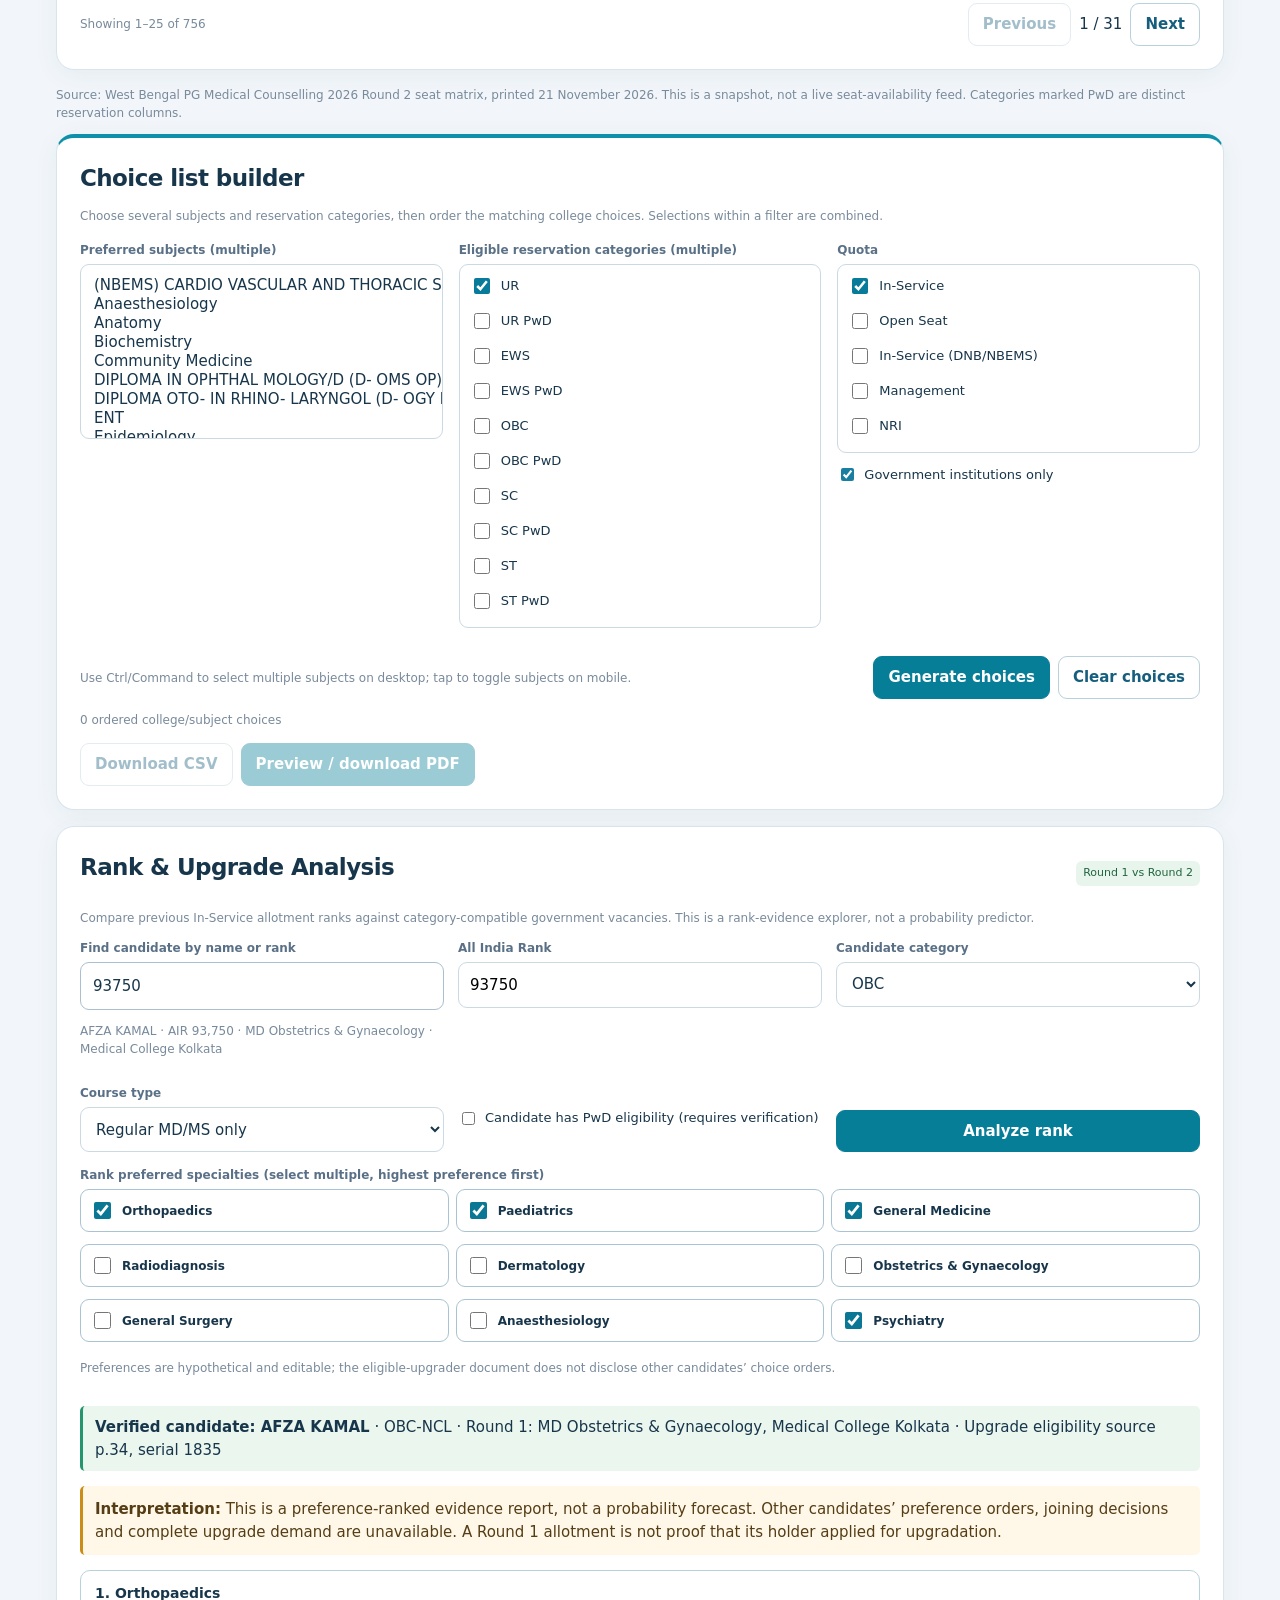
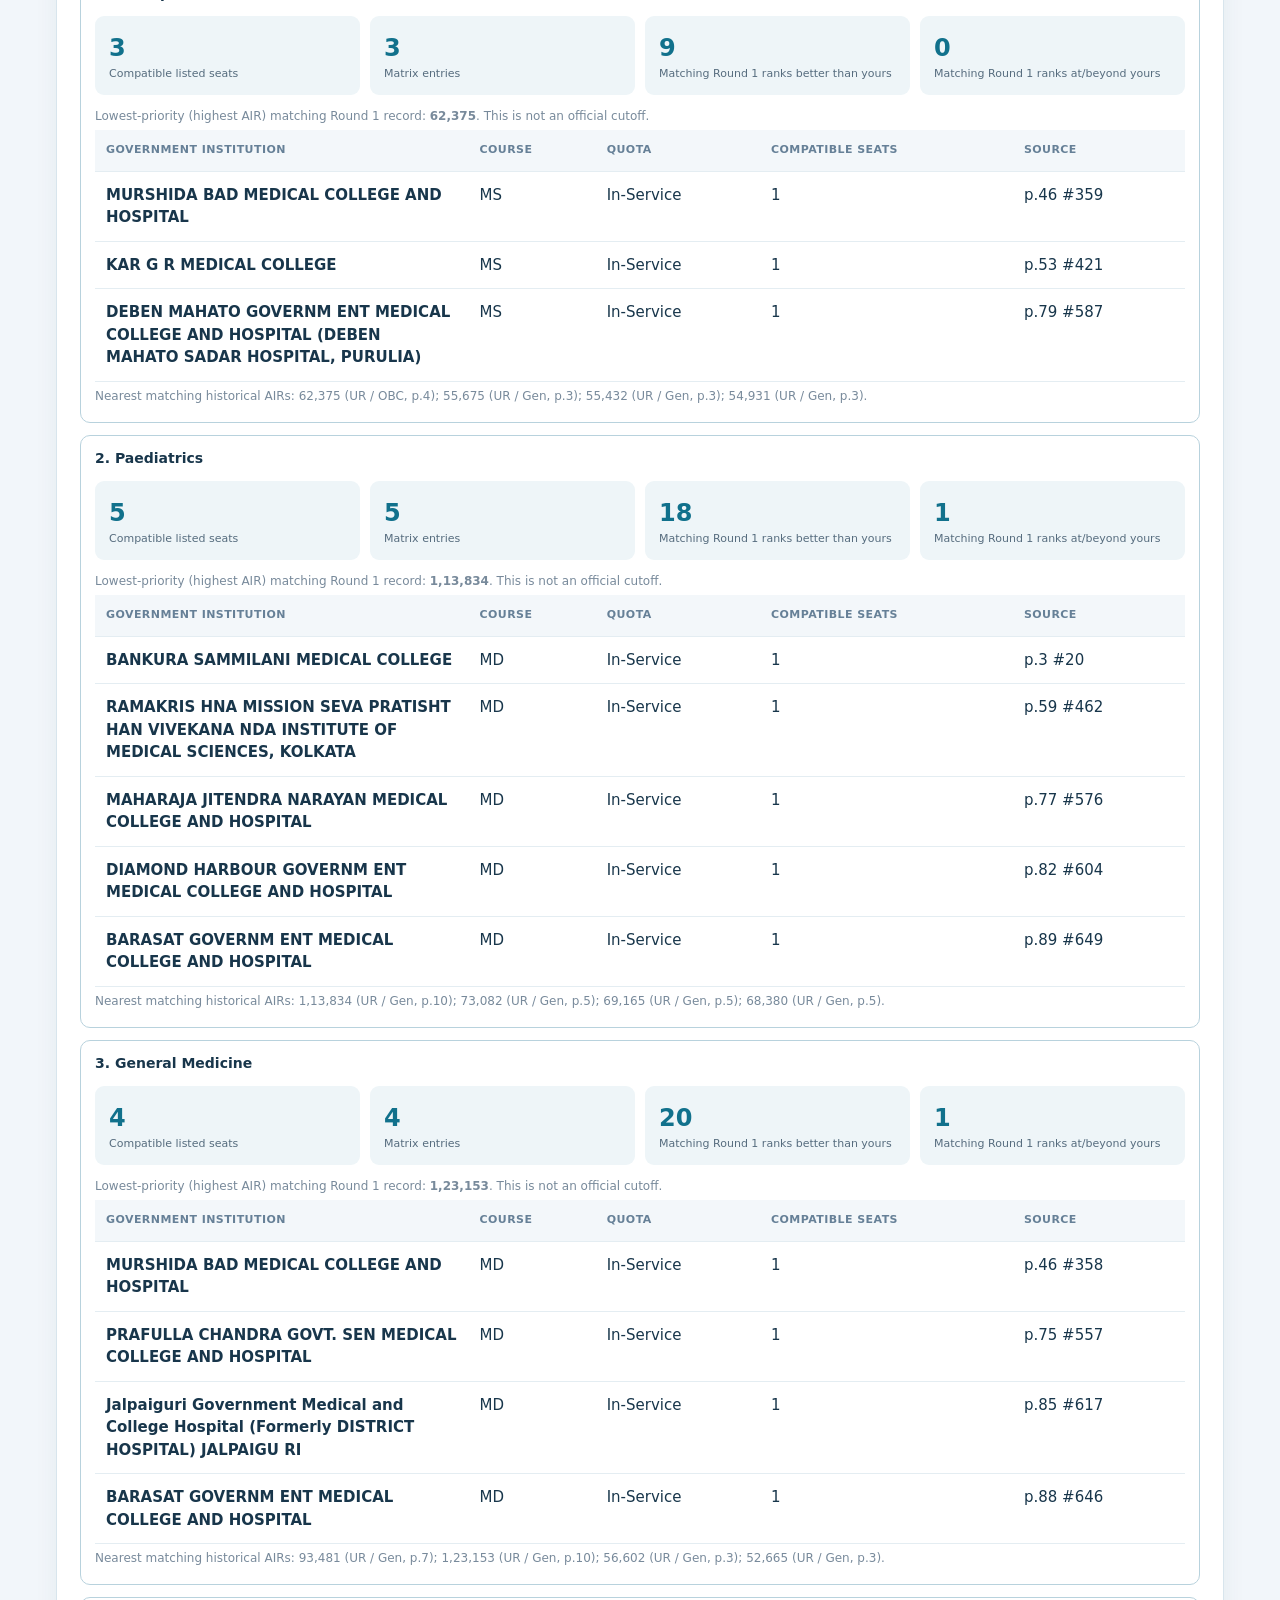
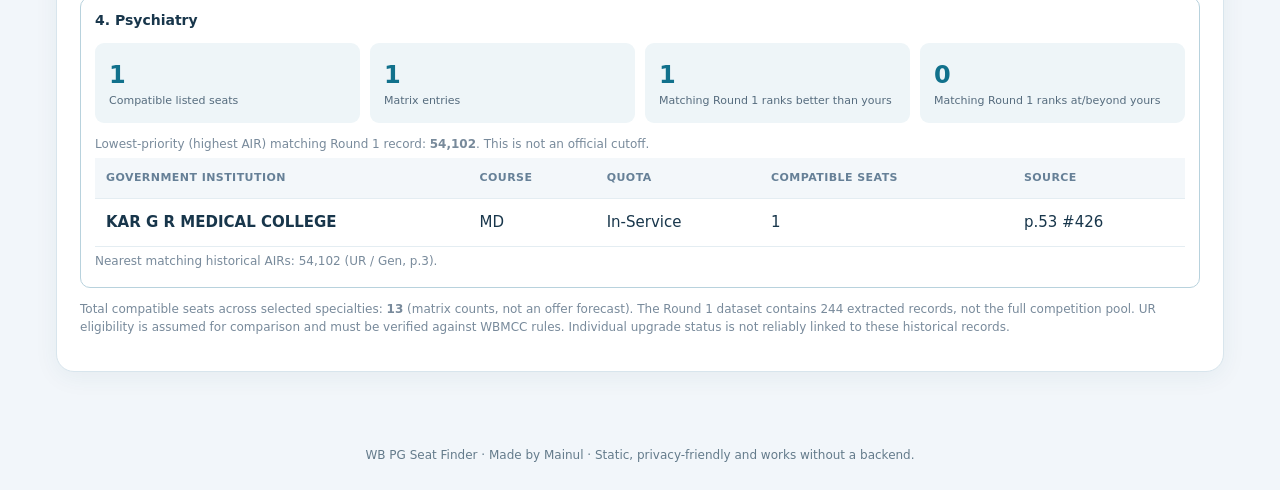
==== commit c2f9e789: "Redesign preview with prominent mobile-first hero and feature navigation" ====
--- a/index.html
+++ b/index.html
@@ -24,9 +24,54 @@
 .pdf-download{background:#116a87;color:#fff;text-decoration:none;padding:10px 12px;border-radius:8px;font-weight:700}
 .pdf-dialog iframe{width:100%;height:calc(100% - 70px);border:0;background:white}
 @media(max-width:760px){.multi-panel{position:relative;top:auto;border:0;min-width:0;box-shadow:none;max-height:325px;padding:9px}.multi-list{max-height:210px}.multi[open] summary{border-bottom:1px solid #cfdee5}.buttons{flex-wrap:wrap}.buttons button{min-width:0;flex:1 1 130px}table{min-width:760px}th,td{padding:9px 7px}#rank-analyzer .fields{grid-template-columns:1fr}.pdf-head{flex-wrap:wrap}.pdf-dialog{width:100vw;height:95dvh;border-radius:12px 12px 0 0;margin:auto auto 0}.pdf-dialog iframe{height:calc(100% - 115px)}}
+</style><style id="wbpg-redesign">
+:root{font-family:Inter,ui-sans-serif,system-ui,-apple-system,Segoe UI,sans-serif;font-size:15px;background:#f2f6fa;color:#18364b}
+html{scroll-behavior:smooth;scroll-padding-top:20px}
+body{line-height:1.5;min-width:320px}
+header{background:radial-gradient(circle at 88% 22%,#206d89 0%,transparent 35%),linear-gradient(115deg,#081f37,#0b3a56 60%,#0c566d);padding:0 20px 48px;color:#fff}
+.brand-nav{min-height:86px;display:flex;align-items:center;justify-content:space-between;gap:20px;border-bottom:1px solid #ffffff27}
+.brand-lockup{text-decoration:none;color:inherit;display:flex;align-items:center;gap:12px}
+.brand-mark{font-size:20px;font-weight:850;letter-spacing:-.08em;background:#e9fbff;color:#0a455b;width:47px;height:47px;border-radius:13px;display:grid;place-items:center;position:relative}
+.brand-mark span{position:absolute;top:2px;right:5px;color:#0d8ca7;font-size:14px}
+.brand-name{font-size:18px;font-weight:500;line-height:1.05;letter-spacing:-.03em}.brand-name strong{font-weight:830}.brand-name small{display:block;font-size:10px;letter-spacing:.1em;text-transform:uppercase;margin-top:6px;color:#b4deeb}
+.nav-links{display:flex;align-items:center;gap:26px}.nav-links a{color:#daeff6;text-decoration:none;font-weight:650;font-size:13px}.nav-links a:hover{text-decoration:underline}.nav-links button{border:1px solid #ffffff66;background:#ffffff15;color:white}
+.hero-content{display:grid;grid-template-columns:1.35fr 1fr;gap:48px;padding:54px 0 15px;align-items:center}
+.eyebrow,.section-kicker{display:inline-block;font-size:11px;font-weight:800;letter-spacing:.16em;text-transform:uppercase;color:#5ad4e5}
+header h1{font-size:clamp(37px,5vw,65px);font-weight:850;line-height:1.09;letter-spacing:-.052em;margin:16px 0 18px}header h1 em{font-style:normal;color:#6bd9e6}
+header .subtitle{font-size:16px;line-height:1.75;max-width:540px;color:#c8e2ec}
+.hero-actions{display:flex;flex-wrap:wrap;gap:10px;margin-top:28px}
+.hero-link{display:inline-flex;align-items:center;justify-content:center;border:1px solid #93bbca;border-radius:10px;color:#e5f5fa;padding:12px 16px;font-weight:750;font-size:13px;text-decoration:none}
+.hero-link.primary-link{background:#39bfcb;border-color:#39bfcb;color:#082f41}
+.hero-visual{background:#ffffff0c;border:1px solid #ffffff35;border-radius:21px;padding:24px;box-shadow:0 30px 70px #03122033}
+.hero-visual-heading{font-size:11px;font-weight:800;letter-spacing:.15em;color:#9bdde9;margin-bottom:14px}
+.hero-visual-stat{position:relative;display:grid;grid-template-columns:39px 1fr;gap:0 8px;border-top:1px solid #ffffff2a;padding:16px 0}
+.hero-visual-stat span{grid-row:span 2;background:#62d7e31b;color:#7be9ed;padding:7px 0;text-align:center;border-radius:8px;font-weight:800;font-size:12px}
+.hero-visual-stat strong{font-size:14px}.hero-visual-stat small{color:#b4d3df;font-size:12px}
+main{padding:34px 16px 50px}.section-intro{display:flex;align-items:end;justify-content:space-between;gap:15px;margin:9px 0 17px;scroll-margin-top:20px}
+.section-intro h2{font-size:clamp(24px,3.1vw,34px);letter-spacing:-.04em;margin:7px 0 4px;line-height:1.2}
+.section-intro p{margin:0;color:#657b8c}.section-kicker{color:#157d9b}.freshness-chip{font-size:11px;padding:8px 11px;border:1px solid #cbdce5;border-radius:25px;color:#526e7d}
+.panel{box-shadow:0 5px 25px #1e4b6110;border:1px solid #d8e5ed;border-radius:18px;padding:23px}.panel h2{font-size:19px;letter-spacing:-.025em}
+.seat-filter-panel .fields{grid-template-columns:repeat(3,minmax(0,1fr));gap:17px}
+.seat-filter-panel label:not(.multi-item){font-size:12px;color:#4f687a;margin-bottom:7px}
+.multi summary,input[type=search],select{min-height:45px}
+.multi{border-radius:10px}.multi[open]{z-index:90}.multi-panel{box-shadow:0 14px 35px #153a5233}.multi-item{color:#213d4f}
+button,.pdf-download{transition:background .15s,transform .15s}.buttons button{min-height:43px}
+button.primary{background:#077e98;border-color:#077e98}.buttons button.primary:hover{background:#05677e}
+.stats{gap:13px}.stat{border-radius:15px;box-shadow:0 5px 20px #1e4b610a}.stat strong{font-size:30px}
+#choice-builder,#rank-analyzer{scroll-margin-top:20px}#choice-builder{border-top:4px solid #0d91ab}
+#choice-builder>h2,#rank-analyzer h2{font-size:23px}
+body.dark{background:#0e1b28;color:#eef7fa}body.dark .section-intro p{color:#aec3d1}
+body.dark .panel{background:#172c3d;border-color:#365269}body.dark .multi-item{color:#eff9ff}
+body.dark .freshness-chip{color:#bcd4e1;border-color:#3d596c}
+body.dark .hero-content{color:white}
+@media(max-width:900px){.hero-content{gap:22px}.nav-links{gap:13px}.nav-links a{font-size:12px}}
+@media(max-width:760px){header{padding:0 15px 24px}.brand-nav{min-height:72px}.brand-name{font-size:16px}.nav-links>a{display:none}.hero-content{display:block;padding:38px 0 10px}.hero-visual{display:none}header h1{font-size:clamp(32px,8.6vw,49px);margin:13px 0}header .subtitle{font-size:14px}.hero-actions{gap:8px;margin-top:22px}.hero-link{flex:1 1 125px;min-height:44px;padding:10px;font-size:12px}.section-intro{display:block}.freshness-chip{display:inline-block;margin-top:12px}.seat-filter-panel .fields{grid-template-columns:1fr}.panel{padding:17px;border-radius:14px}.stats{grid-template-columns:repeat(2,minmax(0,1fr))}.stat{padding:14px}.stat strong{font-size:25px}.tools{align-items:stretch}.tools .buttons{width:100%;display:grid;grid-template-columns:repeat(2,minmax(0,1fr))}.tools .buttons button{padding:10px 6px}.brand-mark{width:41px;height:41px}.brand-name small{font-size:9px}}
 </style></head><body>
-<header><div class="wrap"><div class="top"><div><div class="round" style="display:inline-block">WBMCC · 2026 · Round 2</div><h1>WB PG Seat Finder</h1><p class="subtitle">Explore PG medical seats by college, specialty, reservation and quota.</p></div><button id="themeBtn" type="button" aria-label="Toggle dark mode">☾ Theme</button></div></div></header>
-<main><section class="panel"><h2>Find seats</h2><div class="fields">
+<header><div class="wrap">
+<nav class="brand-nav"><a href="#top" class="brand-lockup"><span class="brand-mark">PG<span>+</span></span><span class="brand-name">WB PG <strong>Seat Finder</strong><small>2026 Counselling Tools</small></span></a><div class="nav-links"><a href="#seat-explorer">Explore Seats</a><a href="#choice-builder">Choice Builder</a><a href="#rank-analyzer">Rank Analysis</a><button id="themeBtn" type="button" aria-label="Toggle dark mode">☾ Theme</button></div></nav>
+<div class="hero-content" id="top"><div><span class="eyebrow">WEST BENGAL · PG MEDICAL COUNSELLING · 2026</span><h1>Find seats. Build choices.<br><em>Plan your upgrade.</em></h1><p class="subtitle">A clearer way to explore the Round 2 seat matrix, compare ranks, and prepare an ordered preference list.</p><div class="hero-actions"><a href="#seat-explorer" class="hero-link primary-link">Explore seat matrix</a><a href="#choice-builder" class="hero-link">Build choice list</a><a href="#rank-analyzer" class="hero-link">Analyze my rank</a></div></div><div class="hero-visual" aria-hidden="true"><div class="hero-visual-heading">COUNSELLING WORKSPACE</div><div class="hero-visual-stat"><span>01</span><strong>Discover seats</strong><small>Filter by quota, specialty and category</small></div><div class="hero-visual-stat"><span>02</span><strong>Organize preferences</strong><small>Generate, reorder and export choices</small></div><div class="hero-visual-stat"><span>03</span><strong>Assess rank evidence</strong><small>Historical comparison with limitations</small></div></div></div>
+</div></header>
+<main><div class="section-intro" id="seat-explorer"><div><span class="section-kicker">01 / SEAT EXPLORER</span><h2>Explore Round 2 vacancies</h2><p>Search instantly, combine selections, then export a professionally formatted report.</p></div><span class="freshness-chip">Official matrix snapshot · 21 Nov 2026</span></div><section class="panel seat-filter-panel"><h2>Refine your search</h2><div class="fields">
 <div><label for="search">Search any keyword</label><input id="search" type="search" placeholder="College, specialty, programme..."></div>
 <div><label for="college">College / Institution</label><details class="multi" id="college"><summary>All institutions</summary><div class="multi-panel"><input type="search" class="multi-search" placeholder="Find an option…" aria-label="Search college options"><div class="multi-actions"><button type="button" class="all-option">Select all</button><button type="button" class="clear-option">Clear</button></div><div class="multi-list"></div></div></details></div>
 <div><label for="subject">Subject / Specialty</label><details class="multi" id="subject"><summary>All specialties</summary><div class="multi-panel"><input type="search" class="multi-search" placeholder="Find an option…" aria-label="Search subject options"><div class="multi-actions"><button type="button" class="all-option">Select all</button><button type="button" class="clear-option">Clear</button></div><div class="multi-list"></div></div></details></div>
@@ -110,16 +155,7 @@
 $("resetBtn").onclick=()=>{fields.forEach(id=>{state[id].clear();$(id).querySelectorAll('input[type=checkbox]').forEach(x=>x.checked=false);$(id).querySelector(".multi-search").value="";$(id).querySelectorAll(".multi-item").forEach(x=>x.hidden=false);updateSummary(id)});$("search").value="";$("govOnly").checked=$("serviceBoth").checked=false;page=1;render()};
 $("prev").onclick=()=>{page--;render()};$("next").onclick=()=>{page++;render()};
 $("exportBtn").onclick=()=>{const heads=["PDF row","PDF page","College","Institution type","Subject","Course","Quota",...C,"Matching seats","Matrix total"];const data=filtered.map(r=>[r.id,r.page,r.college,r.type,r.subject,r.degree,r.quota,...r.category.map((n,i)=>state.category.size&&!state.category.has(C[i])?"":n),getCount(r),r.seats]);const csv=[heads,...data].map(a=>a.map(v=>'"'+String(v).replace(/"/g,'""')+'"').join(",")).join("\r\n");const blob=new Blob(["\uFEFF",csv],{type:"text/csv;charset=utf-8"}),u=URL.createObjectURL(blob),a=document.createElement("a");a.href=u;a.download="wbpg-round2-2026-filtered.csv";a.click();setTimeout(()=>URL.revokeObjectURL(u),2000)};
-$("pdfBtn").onclick=()=>{
- const filterNames=fields.filter(id=>state[id].size).map(id=>id.toUpperCase()+": "+[...state[id]].join(", "));
- if($("govOnly").checked)filterNames.push("Government only");
- if($("search").value.trim())filterNames.push("Search: "+$("search").value.trim());
- if($("serviceBoth").checked)filterNames.push("Combined In-Service quota");
- const summary=filtered.reduce((n,r)=>n+getCount(r),0);
- const tableRows=filtered.map((r,i)=>'<tr><td>'+ (i+1)+'</td><td>'+esc(r.college)+'</td><td>'+esc(r.subject)+'</td><td>'+esc(r.degree)+'</td><td>'+esc(r.quota)+'</td><td>'+esc(C.map((c,j)=>r.category[j]&&(!state.category.size||state.category.has(c))?c+': '+r.category[j]:'').filter(Boolean).join(' · '))+'</td><td>'+getCount(r)+'</td><td>'+r.page+'/'+r.id+'</td></tr>').join("");
- const doc='<!doctype html><html><head><meta charset="utf-8"><title>WB PG Seat Finder — Filtered Seats</title><style>@page{size:A4 landscape;margin:12mm}body{font:11px Arial,sans-serif;color:#162f42}h1{font-size:20px;margin:0 0 5px}h2{font-size:13px}.meta{color:#536b7e;margin:8px 0}.meta strong{color:#173e57}table{border-collapse:collapse;width:100%;font-size:9px}thead{display:table-header-group}th{background:#e7f1f6;text-align:left}th,td{padding:5px;border:1px solid #c8d4df;vertical-align:top;overflow-wrap:anywhere}tr{break-inside:avoid}footer{margin-top:14px;color:#526879;font-size:10px}</style></head><body><h1>WB PG Seat Finder · 2026 Round 2</h1><p class="meta">Filtered results: <strong>'+filtered.length+' entries · '+summary+' seats</strong> · Generated '+esc(new Date().toLocaleString('en-IN'))+'</p><p class="meta">'+esc(filterNames.length?filterNames.join(' | '):'All seats, no filters')+'</p><table><thead><tr><th>#</th><th>Institution</th><th>Subject</th><th>Course</th><th>Quota</th><th>Categories</th><th>Seats</th><th>Page/Row</th></tr></thead><tbody>'+tableRows+'</tbody></table><footer>Source: WBMCC Round 2 Seat Matrix, printed 21 November 2026. Made by Mainul. This report is a snapshot; verify official updates.</footer></body></html>';
- const w=window.open('','_blank');if(!w){alert('Allow pop-ups to export PDF. Then choose "Save as PDF" in the print dialog.');return}w.document.open();w.document.write(doc);w.document.close();w.focus();w.addEventListener('load',()=>w.print());setTimeout(()=>{try{w.print()}catch(e){}},500);
-};
+$("pdfBtn").onclick=()=>{const columns=[{name:"Institution",width:210},{name:"Subject",width:125},{name:"Course",width:55},{name:"Quota",width:100},{name:"Categories",width:160},{name:"Seats",width:45},{name:"Ref",width:77}];const records=filtered.map(r=>[r.college,r.subject,r.degree,r.quota,C.map((c,i)=>r.category[i]&&(!state.category.size||state.category.has(c))?c+":"+r.category[i]:"").filter(Boolean).join(", "),getCount(r),"p"+r.page+" #"+r.id]);const summary=filtered.length+" entries | "+filtered.reduce((n,r)=>n+getCount(r),0)+" matching seats";window.WBPG_PDF.preview(window.WBPG_PDF.build("SEAT MATRIX REPORT",columns,records,summary),"wbpg-round2-seat-matrix.pdf")};
 const setTheme=v=>{document.body.classList.toggle("dark",v);$("themeBtn").textContent=v?"☀ Theme":"☾ Theme";try{localStorage.setItem("wbpg-theme",v?"dark":"light")}catch(e){}};try{setTheme(localStorage.getItem("wbpg-theme")==="dark")}catch(e){setTheme(false)}$("themeBtn").onclick=()=>setTheme(!document.body.classList.contains("dark"));render();
 })();
 </script></body></html>
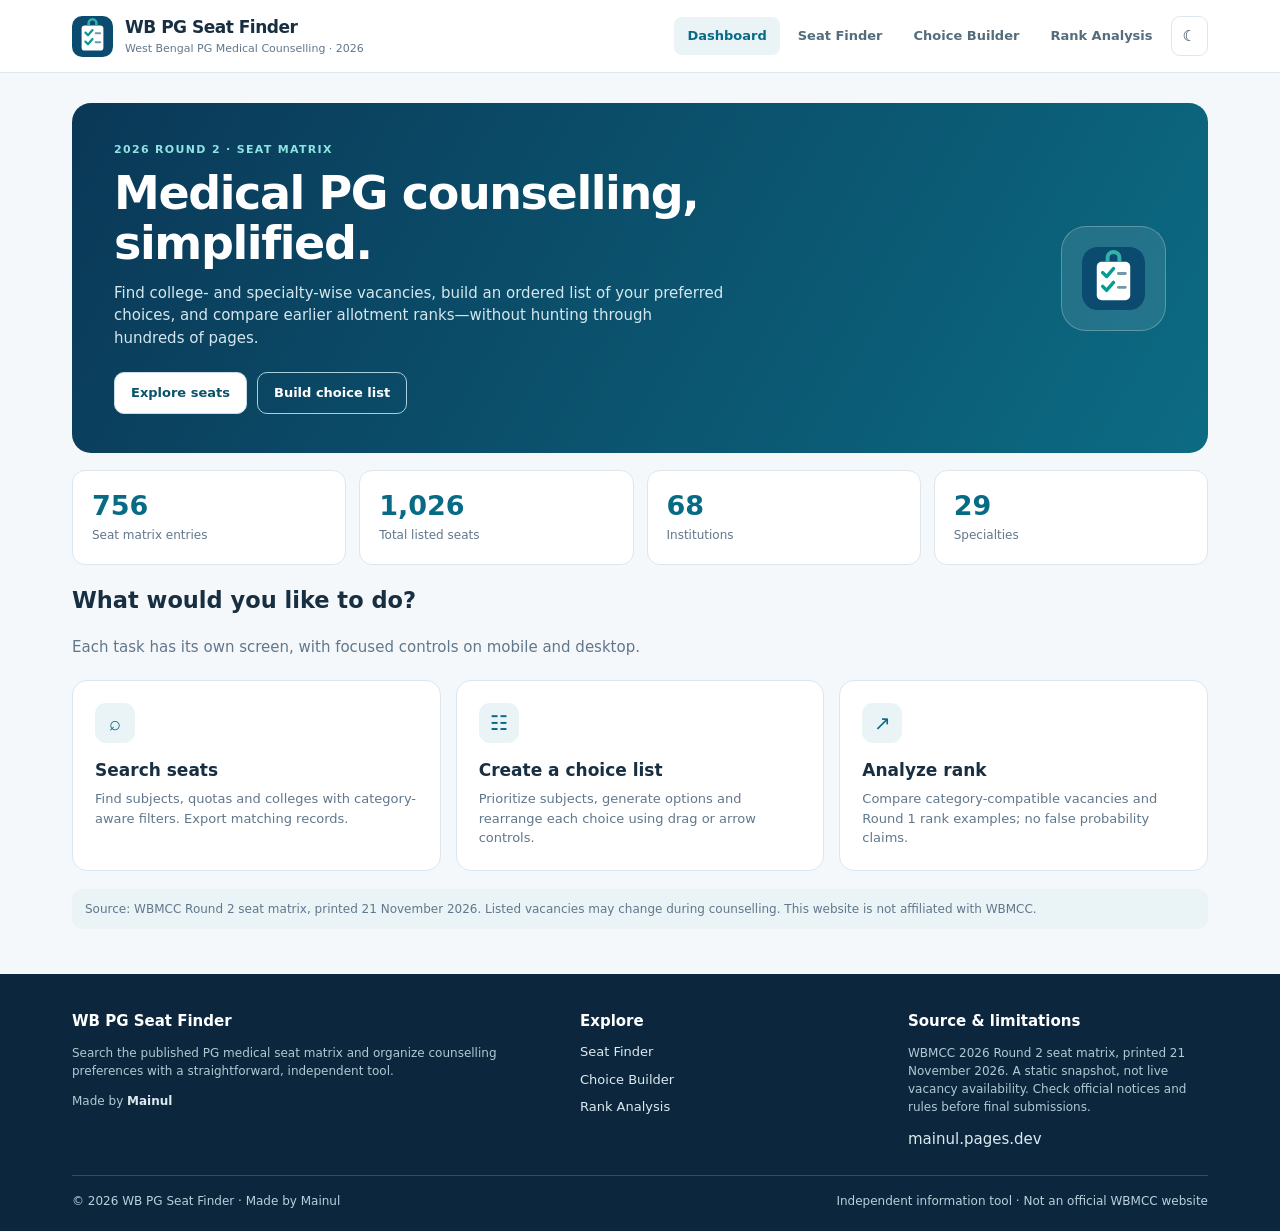
==== commit 59e51d73: "Connect multipage layout to direct PDFs and improved selection controls" ====
--- a/index.html
+++ b/index.html
@@ -1,161 +1 @@
-<!doctype html>
-<html lang="en"><head><meta charset="utf-8"><meta name="viewport" content="width=device-width,initial-scale=1"><meta name="theme-color" content="#125c83"><title>WB PG Seat Finder | 2026 Round 2</title>
-<style>
-:root{font-family:Inter,system-ui,-apple-system,Segoe UI,sans-serif;color:#17324a;background:#f4f7fb;font-size:14px}*{box-sizing:border-box}body{margin:0}header{background:linear-gradient(115deg,#0c4b74,#167f98);color:white;padding:30px 20px}header .wrap,main,footer{max-width:1200px;margin:auto}h1{font-size:clamp(25px,4vw,37px);margin:3px 0 5px}h2{font-size:17px;margin:0 0 12px}p{line-height:1.5}.subtitle{color:#d9edf3;margin:0}.top{display:flex;gap:14px;align-items:center;justify-content:space-between}.round{font-size:12px;background:#ffffff25;border:1px solid #ffffff55;padding:7px 12px;border-radius:18px}main{padding:24px 16px}.panel{background:white;border-radius:16px;border:1px solid #dbe5ed;box-shadow:0 5px 22px #153e6010;padding:20px;margin-bottom:16px}.fields{display:grid;grid-template-columns:repeat(3,minmax(0,1fr));gap:14px}label{display:block;font-size:12px;font-weight:700;color:#597087;margin-bottom:5px}input,select,button{font:inherit}input[type=search],select{width:100%;padding:11px;border:1px solid #cbd9e3;border-radius:9px;background:transparent;color:inherit;min-width:0}input:focus,select:focus{outline:2px solid #54aec6;outline-offset:0}.tools{display:flex;align-items:center;justify-content:space-between;gap:12px;flex-wrap:wrap;margin-top:16px}.check{display:flex;gap:7px;align-items:center;font-size:13px;font-weight:500;color:inherit;margin:0}.check input{accent-color:#197fa0}.buttons{display:flex;gap:8px}button{cursor:pointer;border:1px solid #b9d0dd;border-radius:9px;padding:9px 14px;background:white;color:#165e7d;font-weight:650}button.primary{background:#116a87;color:white;border-color:#116a87}button:disabled{opacity:.4;cursor:not-allowed}.stats{display:grid;grid-template-columns:repeat(4,minmax(0,1fr));gap:12px;margin-bottom:16px}.stat{background:white;border:1px solid #dbe5ed;border-radius:14px;padding:17px}.stat strong{font-size:27px;color:#086988;display:block}.stat span{font-size:12px;color:#64788b}.summary{display:flex;align-items:center;justify-content:space-between;gap:12px;flex-wrap:wrap}.scroll{overflow-x:auto}table{width:100%;border-collapse:collapse;min-width:930px;text-align:left}th{font-size:11px;text-transform:uppercase;letter-spacing:.04em;color:#668097;background:#f3f7fa}th,td{padding:12px 11px;border-bottom:1px solid #e4edf2;vertical-align:top}tbody tr:hover{background:#f7fbfd}td:first-child{font-weight:650;max-width:220px}small{color:#728498;font-weight:400}.tag{display:inline-block;border-radius:6px;padding:4px 7px;background:#eef3fa;font-size:11px;white-space:nowrap}.service{background:#e8f5ed;color:#20643d}.open{background:#eaf1ff;color:#26518a}.cats{display:flex;flex-wrap:wrap;gap:4px}.cat{font-size:11px;display:inline-block;border-radius:5px;background:#eaf0f4;padding:3px 6px}.number{font-size:17px;font-weight:750;color:#0c718c}.pagination{display:flex;align-items:center;justify-content:space-between;flex-wrap:wrap;gap:9px;margin-top:16px}.hint{font-size:12px;color:#788a9b}footer{text-align:center;padding:8px 15px 26px;font-size:12px;color:#647b8b}.empty{padding:40px!important;text-align:center;color:#728498}body.dark{background:#101b28;color:#e6eef7}body.dark .panel,body.dark .stat{background:#18293a;border-color:#30475c}body.dark input,body.dark select,body.dark button:not(.primary){background:#1b2e42;color:#e6eef7;border-color:#40576a}body.dark label,body.dark small,body.dark .stat span{color:#b0c2d1}body.dark th{background:#20364a;color:#b9ccdb}body.dark td{border-color:#324657}body.dark tbody tr:hover{background:#22384a}body.dark .cat,body.dark .tag:not(.service):not(.open){background:#314558;color:#e1ebf3}body.dark .stat strong,body.dark .number{color:#79cee1}body.dark .service{background:#19432d;color:#a9e8bc}body.dark .open{background:#183d64;color:#b0d2fd}@media(max-width:760px){.fields{grid-template-columns:repeat(2,minmax(0,1fr))}.stats{grid-template-columns:repeat(2,minmax(0,1fr))}.panel{padding:15px}}@media(max-width:430px){.fields{grid-template-columns:1fr}header{padding:24px 16px}.round{font-size:10px}.top{align-items:flex-start}}
-
-.multi{border:1px solid #cbd9e3;border-radius:9px;position:relative;background:#fff}.multi summary{list-style:none;cursor:pointer;min-height:41px;padding:11px 34px 11px 11px;overflow:hidden;white-space:nowrap;text-overflow:ellipsis;position:relative}.multi summary::-webkit-details-marker{display:none}.multi summary:after{content:"⌄";position:absolute;right:12px;top:8px;font-size:18px;color:#63869a}.multi[open]{z-index:20}.multi-panel{position:absolute;left:-1px;right:-1px;top:100%;z-index:25;background:#fff;border:1px solid #b4ccd9;box-shadow:0 10px 24px #1b45532d;padding:10px;border-radius:0 0 10px 10px;min-width:220px}.multi-search{width:100%;padding:8px!important}.multi-actions{display:flex;gap:5px;padding:7px 0}.multi-actions button{padding:5px 9px;font-size:11px}.multi-list{max-height:210px;overflow-y:auto;overscroll-behavior:contain}.multi-item{display:flex;align-items:flex-start;gap:7px;padding:7px 4px;font-size:12px;color:inherit;font-weight:450;cursor:pointer;overflow-wrap:anywhere}.multi-item:hover{background:#edf6fa}.multi-item input{margin-top:2px;flex-shrink:0;accent-color:#157c96}.multi-count{background:#137d99;color:#fff;border-radius:9px;padding:1px 5px;margin-left:5px;font-size:11px}body.dark .multi,body.dark .multi-panel{background:#1b2e42;border-color:#40576a}body.dark .multi-item:hover{background:#2b4356}
-.multi-panel{max-height:min(370px,60vh);display:flex;flex-direction:column}
-.multi-list{min-height:0;max-height:260px}
-.multi-item{display:flex!important;flex-direction:row!important;align-items:center!important;justify-content:flex-start!important;gap:12px!important;min-height:38px;color:#223e51;font-size:13px}
-.multi-item input{appearance:auto!important;-webkit-appearance:checkbox!important;inline-size:17px!important;block-size:17px!important;min-width:17px!important;margin:0!important;flex:0 0 17px!important}
-.multi-item span{display:block;flex:1;min-width:0;overflow-wrap:break-word;line-height:1.4}
-.multi-item[hidden]{display:none!important}
-body.dark .multi-item{color:#e5f2fa}
-body.dark .multi-search::placeholder,body.dark input::placeholder{color:#b2c8d8}
-body.dark .multi-actions button{color:#e9f5ff;background:#29465b}
-body.dark .hint,body.dark footer{color:#b8cbd9}
-body.dark .cat{color:#e1ebf3;background:#314558}
-body.dark .multi summary{color:#edf4fa}
-body.dark .multi-list{scrollbar-color:#7ca6b8 transparent}
-.pdf-dialog{width:min(94vw,1100px);height:min(90dvh,850px);max-width:none;max-height:none;border:1px solid #c7dde6;border-radius:15px;padding:0;background:#fff;color:#16364b}
-.pdf-dialog::backdrop{background:#06151fcc}
-.pdf-head{padding:12px 17px;display:flex;align-items:center;justify-content:space-between;gap:10px;border-bottom:1px solid #dce6ec}
-.pdf-head>div{display:flex;align-items:center;gap:9px}
-.pdf-download{background:#116a87;color:#fff;text-decoration:none;padding:10px 12px;border-radius:8px;font-weight:700}
-.pdf-dialog iframe{width:100%;height:calc(100% - 70px);border:0;background:white}
-@media(max-width:760px){.multi-panel{position:relative;top:auto;border:0;min-width:0;box-shadow:none;max-height:325px;padding:9px}.multi-list{max-height:210px}.multi[open] summary{border-bottom:1px solid #cfdee5}.buttons{flex-wrap:wrap}.buttons button{min-width:0;flex:1 1 130px}table{min-width:760px}th,td{padding:9px 7px}#rank-analyzer .fields{grid-template-columns:1fr}.pdf-head{flex-wrap:wrap}.pdf-dialog{width:100vw;height:95dvh;border-radius:12px 12px 0 0;margin:auto auto 0}.pdf-dialog iframe{height:calc(100% - 115px)}}
-</style><style id="wbpg-redesign">
-:root{font-family:Inter,ui-sans-serif,system-ui,-apple-system,Segoe UI,sans-serif;font-size:15px;background:#f2f6fa;color:#18364b}
-html{scroll-behavior:smooth;scroll-padding-top:20px}
-body{line-height:1.5;min-width:320px}
-header{background:radial-gradient(circle at 88% 22%,#206d89 0%,transparent 35%),linear-gradient(115deg,#081f37,#0b3a56 60%,#0c566d);padding:0 20px 48px;color:#fff}
-.brand-nav{min-height:86px;display:flex;align-items:center;justify-content:space-between;gap:20px;border-bottom:1px solid #ffffff27}
-.brand-lockup{text-decoration:none;color:inherit;display:flex;align-items:center;gap:12px}
-.brand-mark{font-size:20px;font-weight:850;letter-spacing:-.08em;background:#e9fbff;color:#0a455b;width:47px;height:47px;border-radius:13px;display:grid;place-items:center;position:relative}
-.brand-mark span{position:absolute;top:2px;right:5px;color:#0d8ca7;font-size:14px}
-.brand-name{font-size:18px;font-weight:500;line-height:1.05;letter-spacing:-.03em}.brand-name strong{font-weight:830}.brand-name small{display:block;font-size:10px;letter-spacing:.1em;text-transform:uppercase;margin-top:6px;color:#b4deeb}
-.nav-links{display:flex;align-items:center;gap:26px}.nav-links a{color:#daeff6;text-decoration:none;font-weight:650;font-size:13px}.nav-links a:hover{text-decoration:underline}.nav-links button{border:1px solid #ffffff66;background:#ffffff15;color:white}
-.hero-content{display:grid;grid-template-columns:1.35fr 1fr;gap:48px;padding:54px 0 15px;align-items:center}
-.eyebrow,.section-kicker{display:inline-block;font-size:11px;font-weight:800;letter-spacing:.16em;text-transform:uppercase;color:#5ad4e5}
-header h1{font-size:clamp(37px,5vw,65px);font-weight:850;line-height:1.09;letter-spacing:-.052em;margin:16px 0 18px}header h1 em{font-style:normal;color:#6bd9e6}
-header .subtitle{font-size:16px;line-height:1.75;max-width:540px;color:#c8e2ec}
-.hero-actions{display:flex;flex-wrap:wrap;gap:10px;margin-top:28px}
-.hero-link{display:inline-flex;align-items:center;justify-content:center;border:1px solid #93bbca;border-radius:10px;color:#e5f5fa;padding:12px 16px;font-weight:750;font-size:13px;text-decoration:none}
-.hero-link.primary-link{background:#39bfcb;border-color:#39bfcb;color:#082f41}
-.hero-visual{background:#ffffff0c;border:1px solid #ffffff35;border-radius:21px;padding:24px;box-shadow:0 30px 70px #03122033}
-.hero-visual-heading{font-size:11px;font-weight:800;letter-spacing:.15em;color:#9bdde9;margin-bottom:14px}
-.hero-visual-stat{position:relative;display:grid;grid-template-columns:39px 1fr;gap:0 8px;border-top:1px solid #ffffff2a;padding:16px 0}
-.hero-visual-stat span{grid-row:span 2;background:#62d7e31b;color:#7be9ed;padding:7px 0;text-align:center;border-radius:8px;font-weight:800;font-size:12px}
-.hero-visual-stat strong{font-size:14px}.hero-visual-stat small{color:#b4d3df;font-size:12px}
-main{padding:34px 16px 50px}.section-intro{display:flex;align-items:end;justify-content:space-between;gap:15px;margin:9px 0 17px;scroll-margin-top:20px}
-.section-intro h2{font-size:clamp(24px,3.1vw,34px);letter-spacing:-.04em;margin:7px 0 4px;line-height:1.2}
-.section-intro p{margin:0;color:#657b8c}.section-kicker{color:#157d9b}.freshness-chip{font-size:11px;padding:8px 11px;border:1px solid #cbdce5;border-radius:25px;color:#526e7d}
-.panel{box-shadow:0 5px 25px #1e4b6110;border:1px solid #d8e5ed;border-radius:18px;padding:23px}.panel h2{font-size:19px;letter-spacing:-.025em}
-.seat-filter-panel .fields{grid-template-columns:repeat(3,minmax(0,1fr));gap:17px}
-.seat-filter-panel label:not(.multi-item){font-size:12px;color:#4f687a;margin-bottom:7px}
-.multi summary,input[type=search],select{min-height:45px}
-.multi{border-radius:10px}.multi[open]{z-index:90}.multi-panel{box-shadow:0 14px 35px #153a5233}.multi-item{color:#213d4f}
-button,.pdf-download{transition:background .15s,transform .15s}.buttons button{min-height:43px}
-button.primary{background:#077e98;border-color:#077e98}.buttons button.primary:hover{background:#05677e}
-.stats{gap:13px}.stat{border-radius:15px;box-shadow:0 5px 20px #1e4b610a}.stat strong{font-size:30px}
-#choice-builder,#rank-analyzer{scroll-margin-top:20px}#choice-builder{border-top:4px solid #0d91ab}
-#choice-builder>h2,#rank-analyzer h2{font-size:23px}
-body.dark{background:#0e1b28;color:#eef7fa}body.dark .section-intro p{color:#aec3d1}
-body.dark .panel{background:#172c3d;border-color:#365269}body.dark .multi-item{color:#eff9ff}
-body.dark .freshness-chip{color:#bcd4e1;border-color:#3d596c}
-body.dark .hero-content{color:white}
-@media(max-width:900px){.hero-content{gap:22px}.nav-links{gap:13px}.nav-links a{font-size:12px}}
-@media(max-width:760px){header{padding:0 15px 24px}.brand-nav{min-height:72px}.brand-name{font-size:16px}.nav-links>a{display:none}.hero-content{display:block;padding:38px 0 10px}.hero-visual{display:none}header h1{font-size:clamp(32px,8.6vw,49px);margin:13px 0}header .subtitle{font-size:14px}.hero-actions{gap:8px;margin-top:22px}.hero-link{flex:1 1 125px;min-height:44px;padding:10px;font-size:12px}.section-intro{display:block}.freshness-chip{display:inline-block;margin-top:12px}.seat-filter-panel .fields{grid-template-columns:1fr}.panel{padding:17px;border-radius:14px}.stats{grid-template-columns:repeat(2,minmax(0,1fr))}.stat{padding:14px}.stat strong{font-size:25px}.tools{align-items:stretch}.tools .buttons{width:100%;display:grid;grid-template-columns:repeat(2,minmax(0,1fr))}.tools .buttons button{padding:10px 6px}.brand-mark{width:41px;height:41px}.brand-name small{font-size:9px}}
-</style></head><body>
-<header><div class="wrap">
-<nav class="brand-nav"><a href="#top" class="brand-lockup"><span class="brand-mark">PG<span>+</span></span><span class="brand-name">WB PG <strong>Seat Finder</strong><small>2026 Counselling Tools</small></span></a><div class="nav-links"><a href="#seat-explorer">Explore Seats</a><a href="#choice-builder">Choice Builder</a><a href="#rank-analyzer">Rank Analysis</a><button id="themeBtn" type="button" aria-label="Toggle dark mode">☾ Theme</button></div></nav>
-<div class="hero-content" id="top"><div><span class="eyebrow">WEST BENGAL · PG MEDICAL COUNSELLING · 2026</span><h1>Find seats. Build choices.<br><em>Plan your upgrade.</em></h1><p class="subtitle">A clearer way to explore the Round 2 seat matrix, compare ranks, and prepare an ordered preference list.</p><div class="hero-actions"><a href="#seat-explorer" class="hero-link primary-link">Explore seat matrix</a><a href="#choice-builder" class="hero-link">Build choice list</a><a href="#rank-analyzer" class="hero-link">Analyze my rank</a></div></div><div class="hero-visual" aria-hidden="true"><div class="hero-visual-heading">COUNSELLING WORKSPACE</div><div class="hero-visual-stat"><span>01</span><strong>Discover seats</strong><small>Filter by quota, specialty and category</small></div><div class="hero-visual-stat"><span>02</span><strong>Organize preferences</strong><small>Generate, reorder and export choices</small></div><div class="hero-visual-stat"><span>03</span><strong>Assess rank evidence</strong><small>Historical comparison with limitations</small></div></div></div>
-</div></header>
-<main><div class="section-intro" id="seat-explorer"><div><span class="section-kicker">01 / SEAT EXPLORER</span><h2>Explore Round 2 vacancies</h2><p>Search instantly, combine selections, then export a professionally formatted report.</p></div><span class="freshness-chip">Official matrix snapshot · 21 Nov 2026</span></div><section class="panel seat-filter-panel"><h2>Refine your search</h2><div class="fields">
-<div><label for="search">Search any keyword</label><input id="search" type="search" placeholder="College, specialty, programme..."></div>
-<div><label for="college">College / Institution</label><details class="multi" id="college"><summary>All institutions</summary><div class="multi-panel"><input type="search" class="multi-search" placeholder="Find an option…" aria-label="Search college options"><div class="multi-actions"><button type="button" class="all-option">Select all</button><button type="button" class="clear-option">Clear</button></div><div class="multi-list"></div></div></details></div>
-<div><label for="subject">Subject / Specialty</label><details class="multi" id="subject"><summary>All specialties</summary><div class="multi-panel"><input type="search" class="multi-search" placeholder="Find an option…" aria-label="Search subject options"><div class="multi-actions"><button type="button" class="all-option">Select all</button><button type="button" class="clear-option">Clear</button></div><div class="multi-list"></div></div></details></div>
-<div><label for="quota">Quota</label><details class="multi" id="quota"><summary>All quotas</summary><div class="multi-panel"><input type="search" class="multi-search" placeholder="Find an option…" aria-label="Search quota options"><div class="multi-actions"><button type="button" class="all-option">Select all</button><button type="button" class="clear-option">Clear</button></div><div class="multi-list"></div></div></details></div>
-<div><label for="category">Reservation category</label><details class="multi" id="category"><summary>All categories</summary><div class="multi-panel"><input type="search" class="multi-search" placeholder="Find an option…" aria-label="Search category options"><div class="multi-actions"><button type="button" class="all-option">Select all</button><button type="button" class="clear-option">Clear</button></div><div class="multi-list"></div></div></details></div>
-<div><label for="degree">Course</label><details class="multi" id="degree"><summary>All courses</summary><div class="multi-panel"><input type="search" class="multi-search" placeholder="Find an option…" aria-label="Search degree options"><div class="multi-actions"><button type="button" class="all-option">Select all</button><button type="button" class="clear-option">Clear</button></div><div class="multi-list"></div></div></details></div>
-<div><label for="type">Institution type</label><details class="multi" id="type"><summary>All types</summary><div class="multi-panel"><input type="search" class="multi-search" placeholder="Find an option…" aria-label="Search type options"><div class="multi-actions"><button type="button" class="all-option">Select all</button><button type="button" class="clear-option">Clear</button></div><div class="multi-list"></div></div></details></div></div>
-<div class="tools"><div style="display:flex;gap:15px;flex-wrap:wrap"><label class="check"><input type="checkbox" id="govOnly"> Government only</label><label class="check"><input type="checkbox" id="serviceBoth"> Group MD/MS &amp; DNB In-Service</label></div><div class="buttons"><button id="resetBtn">Reset</button><button id="exportBtn" class="primary">Export CSV</button><button id="pdfBtn" class="primary">Export PDF</button></div></div></section>
-<div class="stats"><div class="stat"><strong id="seatTotal">—</strong><span>Matching seats</span></div><div class="stat"><strong id="entryTotal">—</strong><span>Matrix entries</span></div><div class="stat"><strong id="collegeTotal">—</strong><span>Institutions</span></div><div class="stat"><strong id="subjectTotal">—</strong><span>Subjects</span></div></div>
-<section class="panel"><div class="summary"><h2>Seat matrix results</h2><span class="hint" id="resultCaption"></span></div><div class="scroll"><table><thead><tr><th>College</th><th>Subject</th><th>Course</th><th>Quota</th><th>Categories</th><th>Seats</th><th>Source</th></tr></thead><tbody id="results"></tbody></table></div><div class="pagination"><span class="hint" id="showing"></span><div class="buttons"><button id="prev">Previous</button><span id="pageLabel" style="align-self:center"></span><button id="next">Next</button></div></div></section>
-<p class="hint">Source: West Bengal PG Medical Counselling 2026 Round 2 seat matrix, printed 21 November 2026. This is a snapshot, not a live seat-availability feed. Categories marked PwD are distinct reservation columns.</p><section class="panel" id="rank-analyzer">
-<div class="summary"><h2>Rank &amp; Upgrade Analysis</h2><span class="tag service">Round 1 vs Round 2</span></div>
-<p class="hint">Compare previous In-Service allotment ranks against category-compatible government vacancies. This is a rank-evidence explorer, not a probability predictor.</p>
-<div class="fields">
-<div><label for="rankInput">All India Rank</label><input type="number" id="rankInput" min="1" value="93750" style="width:100%;padding:11px;border:1px solid #cbd9e3;border-radius:9px"></div>
-<div><label for="rankCategory">Candidate category</label><select id="rankCategory"><option value="UR">UR / General</option><option value="OBC" selected>OBC</option><option value="EWS">EWS</option><option value="SC">SC</option><option value="ST">ST</option></select></div>
-<div><label for="rankSubject">Preferred specialty</label><select id="rankSubject"><option>Orthopaedics</option><option selected>Paediatrics</option><option>General Medicine</option><option>Dermatology</option><option>Radiodiagnosis</option><option>Obstetrics &amp; Gynaecology</option><option>General Surgery</option><option>Anaesthesiology</option></select></div>
-<div><label for="rankKind">Course type</label><select id="rankKind"><option value="regular">Regular MD/MS only</option><option value="all">All types including DNB/diploma</option><option value="dnb">DNB / diploma only</option></select></div>
-<div style="display:flex;align-items:center"><label class="check" for="rankPwd"><input type="checkbox" id="rankPwd"> Candidate has PwD eligibility (requires verification)</label></div>
-<div style="display:flex;align-items:end"><button id="runRank" class="primary" style="width:100%">Analyze rank</button></div>
-</div><div id="rankResults" aria-live="polite" style="margin-top:17px"></div></section>
-</main><footer>WB PG Seat Finder · Made by Mainul · Static, privacy-friendly and works without a backend.</footer>
-<style>
-#rank-analyzer{scroll-margin-top:16px}.rank-metrics{display:grid;grid-template-columns:repeat(4,minmax(0,1fr));gap:10px;margin:12px 0}.rank-metrics div{background:#eef5f8;border-radius:9px;padding:14px}.rank-metrics strong{display:block;font-size:24px;color:#11718c}.rank-metrics span{display:block;font-size:11px;color:#566c7e;line-height:1.4}.rank-table{min-width:720px}.rank-table td{font-weight:400}.rank-note{background:#eaf6ee;border-left:3px solid #24956c;padding:10px 12px;border-radius:5px}#rank-analyzer h3{font-size:14px;margin:17px 0 9px}body.dark .rank-metrics div{background:#243d50}body.dark .rank-metrics strong{color:#80d4e9}body.dark .rank-metrics span{color:#b4cbd7}body.dark .rank-note{background:#194132}@media(max-width:720px){.rank-metrics{grid-template-columns:repeat(2,minmax(0,1fr))}}
-</style><script src="data.js"></script><script src="round1-data.js"></script><script src="rank-analysis.js" defer></script><script src="pdf-export.js"></script><script src="choices.js" defer></script><script>
-(function(){
-"use strict";
-const rows=window.SEAT_MATRIX_DATA||[], C=window.SEAT_MATRIX_META.categoryLabels;
-const $=id=>document.getElementById(id),fields=["college","subject","quota","category","degree","type"];
-let page=1,filtered=[],perPage=25;
-const state=Object.fromEntries(fields.map(id=>[id,new Set()]));
-const esc=x=>String(x).replace(/[&<>"']/g,ch=>({"&":"&amp;","<":"&lt;",">":"&gt;",'"':"&quot;","'":"&#39;"}[ch]));
-const fmt=n=>n.toLocaleString("en-IN");
-const labels={college:"All institutions",subject:"All specialties",quota:"All quotas",category:"All categories",degree:"All courses",type:"All types"};
-const values={college:rows.map(r=>r.college),subject:rows.map(r=>r.subject),quota:rows.map(r=>r.quota),category:C,degree:rows.map(r=>r.degree),type:rows.map(r=>r.type)};
-function updateSummary(id){
- const choices=[...state[id]];
- $(id).querySelector("summary").textContent=choices.length===0?labels[id]:choices.length===1?choices[0]:choices.length+" selected";
-}
-function fill(id){
- const root=$(id),list=root.querySelector(".multi-list"),options=[...new Set(values[id])].sort((a,b)=>a.localeCompare(b));
- list.replaceChildren();
- for(const value of options){
-  const label=document.createElement("label");label.className="multi-item";
-  const cb=document.createElement("input");cb.type="checkbox";cb.value=value;cb.checked=state[id].has(value);
-  cb.addEventListener("change",()=>{if(cb.checked)state[id].add(value);else state[id].delete(value);updateSummary(id);page=1;render()});
-  const span=document.createElement("span");span.textContent=value;label.append(cb,span);list.append(label);
- }
- root.querySelector(".multi-search").addEventListener("input",e=>{const term=e.target.value.trim().toLowerCase();for(const label of list.children)label.hidden=!label.textContent.toLowerCase().includes(term)});
- root.querySelector(".all-option").addEventListener("click",()=>{for(const label of list.children)if(!label.hidden){label.querySelector("input").checked=true;state[id].add(label.querySelector("input").value)}updateSummary(id);page=1;render()});
- root.querySelector(".clear-option").addEventListener("click",()=>{state[id].clear();for(const label of list.children)label.querySelector("input").checked=false;updateSummary(id);page=1;render()});
- updateSummary(id);
-}
-fields.forEach(fill);
-document.addEventListener("click",e=>{for(const id of fields){const d=$(id);if(d.open&&!d.contains(e.target))d.open=false}});
-function getCount(r){if(!state.category.size)return r.seats;return C.reduce((n,c,i)=>n+(state.category.has(c)?r.category[i]:0),0)}
-function match(){
- const term=$("search").value.trim().toLowerCase();
- return rows.filter(r=>{
-  if(term&&![r.college,r.subject,r.program,r.degree,r.quota,r.type].join(" ").toLowerCase().includes(term))return false;
-  for(const id of ["college","subject","degree","type"])if(state[id].size&&!state[id].has(r[id]))return false;
-  if($("govOnly").checked&&!r.type.includes("Government"))return false;
-  if(state.quota.size&&!state.quota.has(r.quota)&&!($("serviceBoth").checked&&r.quota.startsWith("In-Service")&&[...state.quota].some(q=>q.startsWith("In-Service"))))return false;
-  if(state.category.size&&!getCount(r))return false;
-  return true;
- });
-}
-function categoryHtml(r){return r.category.map((v,i)=>v&&(!state.category.size||state.category.has(C[i]))?'<span class="cat">'+esc(C[i])+': '+v+'</span>':"").join("")}
-function render(){
- filtered=match();const sum=filtered.reduce((a,r)=>a+getCount(r),0);
- $("seatTotal").textContent=fmt(sum);$("entryTotal").textContent=fmt(filtered.length);$("collegeTotal").textContent=fmt(new Set(filtered.map(r=>r.college)).size);$("subjectTotal").textContent=fmt(new Set(filtered.map(r=>r.subject)).size);
- $("resultCaption").textContent=fmt(filtered.length)+" entries · "+fmt(sum)+" seats";
- const pages=Math.max(1,Math.ceil(filtered.length/perPage));page=Math.min(page,pages);
- const chunk=filtered.slice((page-1)*perPage,page*perPage);
- $("results").innerHTML=chunk.length?chunk.map(r=>'<tr><td>'+esc(r.college)+'<div><small>'+esc(r.type)+'</small></div></td><td>'+esc(r.subject)+'</td><td>'+esc(r.degree)+'</td><td><span class="tag '+(r.quota.startsWith("In-Service")?"service":r.quota==="Open Seat"?"open":"")+'">'+esc(r.quota)+'</span></td><td><div class="cats">'+categoryHtml(r)+'</div></td><td class="number">'+getCount(r)+'</td><td><small>p. '+r.page+' · #'+r.id+'</small></td></tr>').join(""):'<tr><td class="empty" colspan="7">No matching seats. Clear one or more filters.</td></tr>';
- $("showing").textContent=filtered.length?'Showing '+((page-1)*perPage+1)+'–'+Math.min(page*perPage,filtered.length)+' of '+filtered.length:'No results';
- $("pageLabel").textContent=page+' / '+pages;$("prev").disabled=page===1;$("next").disabled=page===pages;
-}
-$("search").addEventListener("input",()=>{page=1;render()});
-["govOnly","serviceBoth"].forEach(id=>$(id).addEventListener("change",()=>{page=1;render()}));
-$("resetBtn").onclick=()=>{fields.forEach(id=>{state[id].clear();$(id).querySelectorAll('input[type=checkbox]').forEach(x=>x.checked=false);$(id).querySelector(".multi-search").value="";$(id).querySelectorAll(".multi-item").forEach(x=>x.hidden=false);updateSummary(id)});$("search").value="";$("govOnly").checked=$("serviceBoth").checked=false;page=1;render()};
-$("prev").onclick=()=>{page--;render()};$("next").onclick=()=>{page++;render()};
-$("exportBtn").onclick=()=>{const heads=["PDF row","PDF page","College","Institution type","Subject","Course","Quota",...C,"Matching seats","Matrix total"];const data=filtered.map(r=>[r.id,r.page,r.college,r.type,r.subject,r.degree,r.quota,...r.category.map((n,i)=>state.category.size&&!state.category.has(C[i])?"":n),getCount(r),r.seats]);const csv=[heads,...data].map(a=>a.map(v=>'"'+String(v).replace(/"/g,'""')+'"').join(",")).join("\r\n");const blob=new Blob(["\uFEFF",csv],{type:"text/csv;charset=utf-8"}),u=URL.createObjectURL(blob),a=document.createElement("a");a.href=u;a.download="wbpg-round2-2026-filtered.csv";a.click();setTimeout(()=>URL.revokeObjectURL(u),2000)};
-$("pdfBtn").onclick=()=>{const columns=[{name:"Institution",width:210},{name:"Subject",width:125},{name:"Course",width:55},{name:"Quota",width:100},{name:"Categories",width:160},{name:"Seats",width:45},{name:"Ref",width:77}];const records=filtered.map(r=>[r.college,r.subject,r.degree,r.quota,C.map((c,i)=>r.category[i]&&(!state.category.size||state.category.has(c))?c+":"+r.category[i]:"").filter(Boolean).join(", "),getCount(r),"p"+r.page+" #"+r.id]);const summary=filtered.length+" entries | "+filtered.reduce((n,r)=>n+getCount(r),0)+" matching seats";window.WBPG_PDF.preview(window.WBPG_PDF.build("SEAT MATRIX REPORT",columns,records,summary),"wbpg-round2-seat-matrix.pdf")};
-const setTheme=v=>{document.body.classList.toggle("dark",v);$("themeBtn").textContent=v?"☀ Theme":"☾ Theme";try{localStorage.setItem("wbpg-theme",v?"dark":"light")}catch(e){}};try{setTheme(localStorage.getItem("wbpg-theme")==="dark")}catch(e){setTheme(false)}$("themeBtn").onclick=()=>setTheme(!document.body.classList.contains("dark"));render();
-})();
-</script></body></html>+<!doctype html><html lang="en"><head><meta charset="utf-8"><meta name="viewport" content="width=device-width,initial-scale=1"><meta name="theme-color" content="#0b526d"><meta name="description" content="WB PG Seat Finder — West Bengal postgraduate medical counselling 2026"><link rel="icon" type="image/svg+xml" href="logo.svg"><link rel="stylesheet" href="ui.css"><title>Dashboard | WB PG Seat Finder</title></head><body><header class="site-head"><div class="shell head-inner"><a class="brand" href="index.html"><img src="logo.svg" alt="WBPG logo"><span><strong>WB PG Seat Finder</strong><small>West Bengal PG Medical Counselling · 2026</small></span></a><button class="menu-btn" id="menuToggle" aria-expanded="false" aria-controls="siteNav" aria-label="Toggle navigation">☰ Menu</button><nav class="nav" id="siteNav" aria-label="Main navigation"><a href="index.html" class="active">Dashboard</a><a href="seats.html" >Seat Finder</a><a href="choices.html" >Choice Builder</a><a href="rank.html" >Rank Analysis</a><button id="themeToggle" class="menu-btn" style="display:inline-block" aria-label="Toggle theme">☾</button></nav></div></header><main class="shell"><section class="hero"><div><div class="eyebrow">2026 Round 2 · Seat matrix</div><h1>Medical PG counselling,<br>simplified.</h1><p>Find college- and specialty-wise vacancies, build an ordered list of your preferred choices, and compare earlier allotment ranks—without hunting through hundreds of pages.</p><div class="hero-actions"><a class="btn light" href="seats.html">Explore seats</a><a class="btn ghost" href="choices.html">Build choice list</a></div></div><img src="logo.svg" alt="Seat Finder icon"></section><div class="metric-grid"><div class="metric"><strong id="statRows">756</strong><span>Seat matrix entries</span></div><div class="metric"><strong id="statSeats">1,026</strong><span>Total listed seats</span></div><div class="metric"><strong id="statColleges">—</strong><span>Institutions</span></div><div class="metric"><strong id="statSubjects">—</strong><span>Specialties</span></div></div><section class="page-title"><h2>What would you like to do?</h2><p>Each task has its own screen, with focused controls on mobile and desktop.</p></section><div class="feature-grid"><a class="feature" href="seats.html"><div class="ico">⌕</div><strong>Search seats</strong><p>Find subjects, quotas and colleges with category-aware filters. Export matching records.</p></a><a class="feature" href="choices.html"><div class="ico">☷</div><strong>Create a choice list</strong><p>Prioritize subjects, generate options and rearrange each choice using drag or arrow controls.</p></a><a class="feature" href="rank.html"><div class="ico">↗</div><strong>Analyze rank</strong><p>Compare category-compatible vacancies and Round 1 rank examples; no false probability claims.</p></a></div><div class="notice">Source: WBMCC Round 2 seat matrix, printed 21 November 2026. Listed vacancies may change during counselling. This website is not affiliated with WBMCC.</div></main><footer class="site-footer"><div class="shell"><div class="footer-grid"><div><h3>WB PG Seat Finder</h3><p>Search the published PG medical seat matrix and organize counselling preferences with a straightforward, independent tool.</p><p>Made by <a href="https://mainul.pages.dev" target="_blank" rel="noopener"><strong>Mainul</strong></a></p></div><div><h3>Explore</h3><div class="footer-links"><a href="seats.html">Seat Finder</a><a href="choices.html">Choice Builder</a><a href="rank.html">Rank Analysis</a></div></div><div><h3>Source & limitations</h3><p>WBMCC 2026 Round 2 seat matrix, printed 21 November 2026. A static snapshot, not live vacancy availability. Check official notices and rules before final submissions.</p><a href="https://mainul.pages.dev" target="_blank" rel="noopener">mainul.pages.dev</a></div></div><div class="footer-credit"><span>© 2026 WB PG Seat Finder · Made by Mainul</span><span>Independent information tool · Not an official WBMCC website</span></div></div></footer><script src="pdf-export.js"></script><script src="ui.js"></script><script src="data.js"></script><script>document.querySelector("#statRows").textContent=WBPG.format(SEAT_MATRIX_DATA.length);document.querySelector("#statSeats").textContent=WBPG.format(SEAT_MATRIX_DATA.reduce((n,r)=>n+r.seats,0));document.querySelector("#statColleges").textContent=WBPG.format(new Set(SEAT_MATRIX_DATA.map(r=>r.college)).size);document.querySelector("#statSubjects").textContent=WBPG.format(new Set(SEAT_MATRIX_DATA.map(r=>r.subject)).size);</script></body></html>
--- a/ui.css
+++ b/ui.css
@@ -0,0 +1,3 @@
+:root{font:15px/1.5 Inter,system-ui,-apple-system,Segoe UI,sans-serif;color:#182f42;background:#f5f8fb;--white:#fff;--line:#dce6ee;--muted:#61778b;--accent:#086b85;--ink:#182f42;--soft:#eaf4f7}*{box-sizing:border-box}html{scroll-behavior:smooth}body{margin:0}button,input,select{font:inherit}a{color:inherit}button{cursor:pointer}.shell{max-width:1180px;margin:auto;padding:0 22px}.site-head{background:#fff;border-bottom:1px solid var(--line);position:sticky;top:0;z-index:40}.head-inner{display:flex;align-items:center;justify-content:space-between;gap:24px;min-height:72px}.brand{display:flex;align-items:center;gap:12px;text-decoration:none;min-width:0}.brand img{width:41px;height:41px}.brand strong{font-size:17px;display:block;letter-spacing:-.5px}.brand small{color:var(--muted);font-size:11px;display:block}.nav{display:flex;align-items:center;gap:5px}.nav a{text-decoration:none;padding:9px 13px;border-radius:8px;color:#546c7b;font-size:13px;font-weight:650;white-space:nowrap}.nav a.active,.nav a:hover{background:var(--soft);color:var(--accent)}.menu-btn{display:none;border:1px solid var(--line);border-radius:9px;background:var(--white);padding:8px 11px;color:var(--ink)}main{min-height:70vh;padding-top:30px!important;padding-bottom:45px!important}.eyebrow{color:var(--accent);text-transform:uppercase;font-weight:800;letter-spacing:.12em;font-size:11px}.hero{background:linear-gradient(120deg,#0a3857,#0c6b83);border-radius:19px;padding:39px 42px;color:#fff;display:grid;grid-template-columns:1fr auto;gap:24px;align-items:center}.hero h1{font-size:clamp(30px,4vw,46px);line-height:1.1;letter-spacing:-1.4px;margin:9px 0 13px}.hero p{color:#d5e7ee;max-width:610px;margin:0}.hero img{width:105px;background:#ffffff1a;border:1px solid #ffffff40;padding:20px;border-radius:25px}.hero .eyebrow{color:#8ee3e3}.hero-actions{display:flex;gap:10px;flex-wrap:wrap;margin-top:23px}.btn{display:inline-flex;align-items:center;justify-content:center;gap:8px;border:1px solid #cadce5;border-radius:10px;padding:10px 16px;font-weight:700;font-size:13px;background:#fff;color:var(--accent);text-decoration:none;min-height:42px}.btn.primary{background:#087a92;color:#fff;border-color:#087a92}.btn.light{background:#fff;color:#0b526b}.btn.ghost{background:transparent;color:#fff;border-color:#a9cfdc}.btn:disabled{opacity:.45;cursor:not-allowed}.page-title{margin-bottom:21px}.page-title h1{font-size:clamp(25px,3vw,33px);margin:5px 0;line-height:1.2;letter-spacing:-.9px}.page-title p{color:var(--muted);margin:6px 0 0;max-width:720px}.card{background:var(--white);border:1px solid var(--line);border-radius:15px;padding:22px;box-shadow:0 3px 16px #173f5807;margin-bottom:17px}.card h2{font-size:18px;margin:0 0 7px;letter-spacing:-.4px}.card h3{font-size:15px;margin:18px 0 12px}.card p{color:var(--muted)}.split{display:grid;grid-template-columns:1fr 1fr;gap:20px}.fields{display:grid;grid-template-columns:repeat(3,minmax(0,1fr));gap:14px}.fields.two{grid-template-columns:repeat(2,minmax(0,1fr))}label.field{display:block;min-width:0;font-size:12px;font-weight:700;color:#536c80}label.field input,label.field select,.pick{display:block;width:100%;min-width:0;margin-top:6px;padding:10px 12px;background:var(--white);border:1px solid #c9dae5;border-radius:9px;color:var(--ink);height:43px}label.field input:focus,label.field select:focus{outline:2px solid #76b9ca;outline-offset:1px}.toolbar{display:flex;gap:9px;flex-wrap:wrap;align-items:center;margin:17px 0 0}.toolbar.space{justify-content:space-between}.check{display:inline-flex;gap:7px;align-items:center;font-size:13px;color:var(--muted)}.check input{accent-color:var(--accent)}.metric-grid{display:grid;grid-template-columns:repeat(4,minmax(0,1fr));gap:13px;margin:17px 0}.metric{background:var(--white);padding:19px;border:1px solid var(--line);border-radius:13px}.metric strong{font-size:27px;display:block;line-height:1.2;color:var(--accent)}.metric span{font-size:12px;color:var(--muted)}.section-header{display:flex;align-items:center;justify-content:space-between;gap:15px;flex-wrap:wrap;margin-bottom:13px}.section-header h2{margin:0}.section-header small{color:var(--muted)}.table-wrap{overflow-x:auto;border-radius:10px;border:1px solid var(--line)}table{border-collapse:collapse;width:100%;min-width:780px;font-size:12px}td,th{padding:11px 12px;border-bottom:1px solid var(--line);vertical-align:top;text-align:left}th{background:var(--soft);font-size:11px;color:#577183;letter-spacing:.02em}tbody tr:last-child td{border-bottom:0}td strong{color:var(--ink)}.small{font-size:12px;color:var(--muted)}.muted{color:var(--muted)}.chip{display:inline-flex;border-radius:6px;padding:3px 7px;background:var(--soft);color:#27667a;font-size:11px;font-weight:650;margin:2px}.empty{padding:25px;color:var(--muted);text-align:center;background:#f9fcfd;border:1px dashed var(--line);border-radius:10px}.pagination{display:flex;align-items:center;justify-content:space-between;gap:12px;margin-top:15px;flex-wrap:wrap}.feature-grid{display:grid;grid-template-columns:repeat(3,1fr);gap:15px;margin-top:18px}.feature{text-decoration:none;padding:22px;background:var(--white);border:1px solid var(--line);border-radius:15px;transition:transform .2s,border-color .2s}.feature:hover{border-color:#70b4c5;transform:translateY(-2px)}.feature .ico{width:40px;height:40px;border-radius:11px;background:var(--soft);display:grid;place-items:center;color:var(--accent);font-size:20px;margin-bottom:15px}.feature strong{display:block;font-size:17px;margin-bottom:6px}.feature p{font-size:13px;margin:0;color:var(--muted)}.list{list-style:none;margin:12px 0;padding:0;display:flex;flex-direction:column;gap:8px}.list li{display:flex;align-items:center;gap:10px;background:#f8fbfc;border:1px solid var(--line);border-radius:10px;padding:12px}.list .grip{font-size:19px;color:#478399;cursor:grab;user-select:none}.list .grow{flex:1;min-width:0;overflow-wrap:anywhere}.list .grow small{display:block;color:var(--muted);font-size:11px}.list .ordinal{background:var(--soft);border-radius:7px;padding:5px 8px;color:var(--accent);font-weight:800}.list li.dragging{opacity:.55}.list li.over{outline:2px dashed #279eb1}.list li button{border:1px solid var(--line);background:var(--white);border-radius:6px;padding:4px 8px;color:var(--muted)}.notice{font-size:12px;color:var(--muted);background:var(--soft);padding:11px 13px;border-radius:10px;margin-top:18px}.site-footer{background:#0c273d;color:#dceaf0;padding:36px 0 21px}.footer-grid{display:grid;grid-template-columns:1.6fr 1fr 1fr;gap:28px}.site-footer a{color:#dceaf0;text-decoration:none}.site-footer a:hover{text-decoration:underline}.site-footer h3{color:#fff;font-size:15px;margin:0 0 10px}.site-footer p{color:#b2c8d3;font-size:12px}.footer-links{display:flex;flex-direction:column;gap:8px;font-size:13px}.footer-credit{border-top:1px solid #315064;padding-top:16px;margin-top:24px;display:flex;justify-content:space-between;gap:15px;font-size:12px;color:#bad0db;flex-wrap:wrap}.export-head{display:flex;gap:11px;align-items:center}.export-head img{width:46px}.multi{border:1px solid #c9dae5;border-radius:9px;position:relative;background:var(--white);margin-top:6px}.multi summary{list-style:none;cursor:pointer;padding:11px 28px 11px 10px;overflow:hidden;text-overflow:ellipsis;white-space:nowrap;font-weight:500;color:var(--ink);height:43px}.multi summary::-webkit-details-marker{display:none}.multi summary:after{content:'⌄';position:absolute;right:12px}.multi-panel{position:absolute;left:-1px;right:-1px;top:100%;z-index:10;background:var(--white);border:1px solid #c9dae5;border-radius:9px;box-shadow:0 10px 25px #173f5830;padding:9px;min-width:210px}.multi-search{width:100%;padding:8px;border:1px solid var(--line);border-radius:7px}.multi-list{max-height:220px;overflow-y:auto}.multi-item{display:flex;gap:7px;align-items:flex-start;font-size:12px;padding:6px 2px;font-weight:400;cursor:pointer}.multi-item input{accent-color:var(--accent);margin-top:2px}.multi-actions{display:flex;gap:6px;margin:8px 0}.multi-actions button{font-size:11px;background:var(--soft);border:0;border-radius:5px;padding:5px 9px}body.dark{--white:#152637;--line:#304759;--muted:#a1b7c7;--accent:#78cce0;--ink:#e4eff5;--soft:#223c4d;background:#0d1825;color:#e4eff5}body.dark .site-head{background:#152637}body.dark .card,body.dark .metric,body.dark .feature,body.dark .multi,body.dark .multi-panel{background:var(--white)}body.dark .list li,body.dark .empty{background:#1c3041}body.dark .btn:not(.primary){background:#1b3548;color:#a9dfed}body.dark .menu-btn{background:#1b3548;color:#fff}body.dark .nav a{color:#bad0db}@media(max-width:820px){.head-inner{flex-wrap:wrap;gap:5px;min-height:66px}.menu-btn{display:block}.nav{display:none;flex-direction:column;align-items:stretch;order:3;width:100%;padding-bottom:12px}.nav.open{display:flex}.nav a{padding:11px 13px}.hero{padding:28px}.hero img{width:80px}.fields{grid-template-columns:repeat(2,minmax(0,1fr))}.feature-grid{grid-template-columns:1fr 1fr}.split{grid-template-columns:1fr}.metric-grid{grid-template-columns:repeat(2,1fr)}.footer-grid{grid-template-columns:1fr 1fr}}@media(max-width:520px){.shell{padding:0 14px}.brand strong{font-size:15px}.brand small{font-size:10px}.hero{display:block;padding:24px}.hero img{display:none}.fields,.fields.two,.feature-grid,.footer-grid{grid-template-columns:1fr}.card{padding:15px}.metric{padding:14px}.metric strong{font-size:23px}.pagination{align-items:flex-start}.toolbar .btn{flex:1}.multi-panel{position:relative;box-shadow:none;border:0;min-width:0}.list li{gap:6px;padding:9px}.list .grow strong{font-size:13px}}
+/* Rank comparison results and narrow-screen choice rows */
+.rank-note{padding:13px 15px;background:var(--soft);border-left:3px solid #238aa2;border-radius:9px}.rank-metrics{display:grid;grid-template-columns:repeat(4,minmax(0,1fr));gap:10px;margin:17px 0}.rank-metrics>div{padding:15px;background:var(--soft);border-radius:10px}.rank-metrics strong{display:block;font-size:25px;color:var(--accent)}.rank-metrics span{display:block;color:var(--muted);font-size:12px}.rank-table{min-width:680px}.scroll{overflow-x:auto}.rank-table td{font-size:12px}#rankResults h3{margin-top:20px}.list li .grow{font-size:13px}.list li .grow strong{font-size:13px}.list li .grow small{font-size:11px}@media(max-width:640px){.rank-metrics{grid-template-columns:repeat(2,minmax(0,1fr))}.list li{flex-wrap:wrap}.list li .grow{flex-basis:calc(100% - 105px)}.list li button{min-height:31px}.site-head{position:relative}}
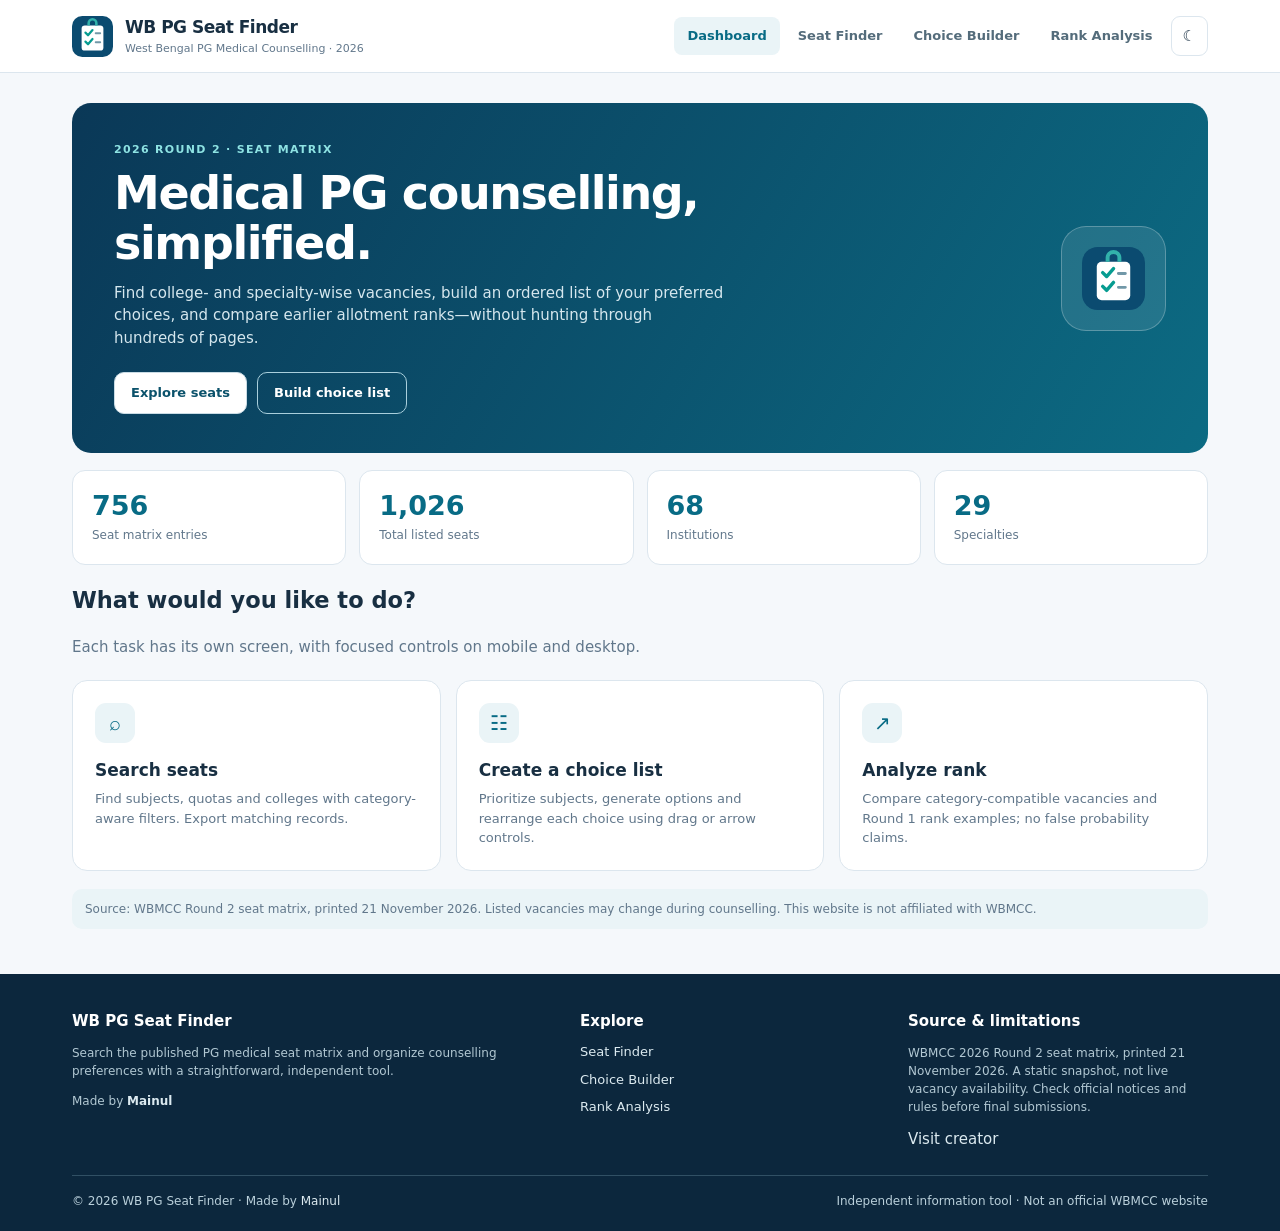
==== commit dfa1cb51: "Show creator attribution as hyperlinks without displaying the raw URL" ====
--- a/index.html
+++ b/index.html
@@ -1 +1 @@
-<!doctype html><html lang="en"><head><meta charset="utf-8"><meta name="viewport" content="width=device-width,initial-scale=1"><meta name="theme-color" content="#0b526d"><meta name="description" content="WB PG Seat Finder — West Bengal postgraduate medical counselling 2026"><link rel="icon" type="image/svg+xml" href="logo.svg"><link rel="stylesheet" href="ui.css"><title>Dashboard | WB PG Seat Finder</title></head><body><header class="site-head"><div class="shell head-inner"><a class="brand" href="index.html"><img src="logo.svg" alt="WBPG logo"><span><strong>WB PG Seat Finder</strong><small>West Bengal PG Medical Counselling · 2026</small></span></a><button class="menu-btn" id="menuToggle" aria-expanded="false" aria-controls="siteNav" aria-label="Toggle navigation">☰ Menu</button><nav class="nav" id="siteNav" aria-label="Main navigation"><a href="index.html" class="active">Dashboard</a><a href="seats.html" >Seat Finder</a><a href="choices.html" >Choice Builder</a><a href="rank.html" >Rank Analysis</a><button id="themeToggle" class="menu-btn" style="display:inline-block" aria-label="Toggle theme">☾</button></nav></div></header><main class="shell"><section class="hero"><div><div class="eyebrow">2026 Round 2 · Seat matrix</div><h1>Medical PG counselling,<br>simplified.</h1><p>Find college- and specialty-wise vacancies, build an ordered list of your preferred choices, and compare earlier allotment ranks—without hunting through hundreds of pages.</p><div class="hero-actions"><a class="btn light" href="seats.html">Explore seats</a><a class="btn ghost" href="choices.html">Build choice list</a></div></div><img src="logo.svg" alt="Seat Finder icon"></section><div class="metric-grid"><div class="metric"><strong id="statRows">756</strong><span>Seat matrix entries</span></div><div class="metric"><strong id="statSeats">1,026</strong><span>Total listed seats</span></div><div class="metric"><strong id="statColleges">—</strong><span>Institutions</span></div><div class="metric"><strong id="statSubjects">—</strong><span>Specialties</span></div></div><section class="page-title"><h2>What would you like to do?</h2><p>Each task has its own screen, with focused controls on mobile and desktop.</p></section><div class="feature-grid"><a class="feature" href="seats.html"><div class="ico">⌕</div><strong>Search seats</strong><p>Find subjects, quotas and colleges with category-aware filters. Export matching records.</p></a><a class="feature" href="choices.html"><div class="ico">☷</div><strong>Create a choice list</strong><p>Prioritize subjects, generate options and rearrange each choice using drag or arrow controls.</p></a><a class="feature" href="rank.html"><div class="ico">↗</div><strong>Analyze rank</strong><p>Compare category-compatible vacancies and Round 1 rank examples; no false probability claims.</p></a></div><div class="notice">Source: WBMCC Round 2 seat matrix, printed 21 November 2026. Listed vacancies may change during counselling. This website is not affiliated with WBMCC.</div></main><footer class="site-footer"><div class="shell"><div class="footer-grid"><div><h3>WB PG Seat Finder</h3><p>Search the published PG medical seat matrix and organize counselling preferences with a straightforward, independent tool.</p><p>Made by <a href="https://mainul.pages.dev" target="_blank" rel="noopener"><strong>Mainul</strong></a></p></div><div><h3>Explore</h3><div class="footer-links"><a href="seats.html">Seat Finder</a><a href="choices.html">Choice Builder</a><a href="rank.html">Rank Analysis</a></div></div><div><h3>Source & limitations</h3><p>WBMCC 2026 Round 2 seat matrix, printed 21 November 2026. A static snapshot, not live vacancy availability. Check official notices and rules before final submissions.</p><a href="https://mainul.pages.dev" target="_blank" rel="noopener">mainul.pages.dev</a></div></div><div class="footer-credit"><span>© 2026 WB PG Seat Finder · Made by Mainul</span><span>Independent information tool · Not an official WBMCC website</span></div></div></footer><script src="pdf-export.js"></script><script src="ui.js"></script><script src="data.js"></script><script>document.querySelector("#statRows").textContent=WBPG.format(SEAT_MATRIX_DATA.length);document.querySelector("#statSeats").textContent=WBPG.format(SEAT_MATRIX_DATA.reduce((n,r)=>n+r.seats,0));document.querySelector("#statColleges").textContent=WBPG.format(new Set(SEAT_MATRIX_DATA.map(r=>r.college)).size);document.querySelector("#statSubjects").textContent=WBPG.format(new Set(SEAT_MATRIX_DATA.map(r=>r.subject)).size);</script></body></html>+<!doctype html><html lang="en"><head><meta charset="utf-8"><meta name="viewport" content="width=device-width,initial-scale=1"><meta name="theme-color" content="#0b526d"><meta name="description" content="WB PG Seat Finder — West Bengal postgraduate medical counselling 2026"><link rel="icon" type="image/svg+xml" href="logo.svg"><link rel="stylesheet" href="ui.css"><title>Dashboard | WB PG Seat Finder</title></head><body><header class="site-head"><div class="shell head-inner"><a class="brand" href="index.html"><img src="logo.svg" alt="WBPG logo"><span><strong>WB PG Seat Finder</strong><small>West Bengal PG Medical Counselling · 2026</small></span></a><button class="menu-btn" id="menuToggle" aria-expanded="false" aria-controls="siteNav" aria-label="Toggle navigation">☰ Menu</button><nav class="nav" id="siteNav" aria-label="Main navigation"><a href="index.html" class="active">Dashboard</a><a href="seats.html" >Seat Finder</a><a href="choices.html" >Choice Builder</a><a href="rank.html" >Rank Analysis</a><button id="themeToggle" class="menu-btn" style="display:inline-block" aria-label="Toggle theme">☾</button></nav></div></header><main class="shell"><section class="hero"><div><div class="eyebrow">2026 Round 2 · Seat matrix</div><h1>Medical PG counselling,<br>simplified.</h1><p>Find college- and specialty-wise vacancies, build an ordered list of your preferred choices, and compare earlier allotment ranks—without hunting through hundreds of pages.</p><div class="hero-actions"><a class="btn light" href="seats.html">Explore seats</a><a class="btn ghost" href="choices.html">Build choice list</a></div></div><img src="logo.svg" alt="Seat Finder icon"></section><div class="metric-grid"><div class="metric"><strong id="statRows">756</strong><span>Seat matrix entries</span></div><div class="metric"><strong id="statSeats">1,026</strong><span>Total listed seats</span></div><div class="metric"><strong id="statColleges">—</strong><span>Institutions</span></div><div class="metric"><strong id="statSubjects">—</strong><span>Specialties</span></div></div><section class="page-title"><h2>What would you like to do?</h2><p>Each task has its own screen, with focused controls on mobile and desktop.</p></section><div class="feature-grid"><a class="feature" href="seats.html"><div class="ico">⌕</div><strong>Search seats</strong><p>Find subjects, quotas and colleges with category-aware filters. Export matching records.</p></a><a class="feature" href="choices.html"><div class="ico">☷</div><strong>Create a choice list</strong><p>Prioritize subjects, generate options and rearrange each choice using drag or arrow controls.</p></a><a class="feature" href="rank.html"><div class="ico">↗</div><strong>Analyze rank</strong><p>Compare category-compatible vacancies and Round 1 rank examples; no false probability claims.</p></a></div><div class="notice">Source: WBMCC Round 2 seat matrix, printed 21 November 2026. Listed vacancies may change during counselling. This website is not affiliated with WBMCC.</div></main><footer class="site-footer"><div class="shell"><div class="footer-grid"><div><h3>WB PG Seat Finder</h3><p>Search the published PG medical seat matrix and organize counselling preferences with a straightforward, independent tool.</p><p>Made by <a href="https://mainul.pages.dev" target="_blank" rel="noopener"><strong>Mainul</strong></a></p></div><div><h3>Explore</h3><div class="footer-links"><a href="seats.html">Seat Finder</a><a href="choices.html">Choice Builder</a><a href="rank.html">Rank Analysis</a></div></div><div><h3>Source & limitations</h3><p>WBMCC 2026 Round 2 seat matrix, printed 21 November 2026. A static snapshot, not live vacancy availability. Check official notices and rules before final submissions.</p><a href="https://mainul.pages.dev" target="_blank" rel="noopener">Visit creator</a></div></div><div class="footer-credit"><span>© 2026 WB PG Seat Finder · Made by <a href="https://mainul.pages.dev" target="_blank" rel="noopener">Mainul</a></span><span>Independent information tool · Not an official WBMCC website</span></div></div></footer><script src="pdf-export.js"></script><script src="ui.js"></script><script src="data.js"></script><script>document.querySelector("#statRows").textContent=WBPG.format(SEAT_MATRIX_DATA.length);document.querySelector("#statSeats").textContent=WBPG.format(SEAT_MATRIX_DATA.reduce((n,r)=>n+r.seats,0));document.querySelector("#statColleges").textContent=WBPG.format(new Set(SEAT_MATRIX_DATA.map(r=>r.college)).size);document.querySelector("#statSubjects").textContent=WBPG.format(new Set(SEAT_MATRIX_DATA.map(r=>r.subject)).size);</script></body></html>
--- a/ui.css
+++ b/ui.css
@@ -1,3 +1,37 @@
 :root{font:15px/1.5 Inter,system-ui,-apple-system,Segoe UI,sans-serif;color:#182f42;background:#f5f8fb;--white:#fff;--line:#dce6ee;--muted:#61778b;--accent:#086b85;--ink:#182f42;--soft:#eaf4f7}*{box-sizing:border-box}html{scroll-behavior:smooth}body{margin:0}button,input,select{font:inherit}a{color:inherit}button{cursor:pointer}.shell{max-width:1180px;margin:auto;padding:0 22px}.site-head{background:#fff;border-bottom:1px solid var(--line);position:sticky;top:0;z-index:40}.head-inner{display:flex;align-items:center;justify-content:space-between;gap:24px;min-height:72px}.brand{display:flex;align-items:center;gap:12px;text-decoration:none;min-width:0}.brand img{width:41px;height:41px}.brand strong{font-size:17px;display:block;letter-spacing:-.5px}.brand small{color:var(--muted);font-size:11px;display:block}.nav{display:flex;align-items:center;gap:5px}.nav a{text-decoration:none;padding:9px 13px;border-radius:8px;color:#546c7b;font-size:13px;font-weight:650;white-space:nowrap}.nav a.active,.nav a:hover{background:var(--soft);color:var(--accent)}.menu-btn{display:none;border:1px solid var(--line);border-radius:9px;background:var(--white);padding:8px 11px;color:var(--ink)}main{min-height:70vh;padding-top:30px!important;padding-bottom:45px!important}.eyebrow{color:var(--accent);text-transform:uppercase;font-weight:800;letter-spacing:.12em;font-size:11px}.hero{background:linear-gradient(120deg,#0a3857,#0c6b83);border-radius:19px;padding:39px 42px;color:#fff;display:grid;grid-template-columns:1fr auto;gap:24px;align-items:center}.hero h1{font-size:clamp(30px,4vw,46px);line-height:1.1;letter-spacing:-1.4px;margin:9px 0 13px}.hero p{color:#d5e7ee;max-width:610px;margin:0}.hero img{width:105px;background:#ffffff1a;border:1px solid #ffffff40;padding:20px;border-radius:25px}.hero .eyebrow{color:#8ee3e3}.hero-actions{display:flex;gap:10px;flex-wrap:wrap;margin-top:23px}.btn{display:inline-flex;align-items:center;justify-content:center;gap:8px;border:1px solid #cadce5;border-radius:10px;padding:10px 16px;font-weight:700;font-size:13px;background:#fff;color:var(--accent);text-decoration:none;min-height:42px}.btn.primary{background:#087a92;color:#fff;border-color:#087a92}.btn.light{background:#fff;color:#0b526b}.btn.ghost{background:transparent;color:#fff;border-color:#a9cfdc}.btn:disabled{opacity:.45;cursor:not-allowed}.page-title{margin-bottom:21px}.page-title h1{font-size:clamp(25px,3vw,33px);margin:5px 0;line-height:1.2;letter-spacing:-.9px}.page-title p{color:var(--muted);margin:6px 0 0;max-width:720px}.card{background:var(--white);border:1px solid var(--line);border-radius:15px;padding:22px;box-shadow:0 3px 16px #173f5807;margin-bottom:17px}.card h2{font-size:18px;margin:0 0 7px;letter-spacing:-.4px}.card h3{font-size:15px;margin:18px 0 12px}.card p{color:var(--muted)}.split{display:grid;grid-template-columns:1fr 1fr;gap:20px}.fields{display:grid;grid-template-columns:repeat(3,minmax(0,1fr));gap:14px}.fields.two{grid-template-columns:repeat(2,minmax(0,1fr))}label.field{display:block;min-width:0;font-size:12px;font-weight:700;color:#536c80}label.field input,label.field select,.pick{display:block;width:100%;min-width:0;margin-top:6px;padding:10px 12px;background:var(--white);border:1px solid #c9dae5;border-radius:9px;color:var(--ink);height:43px}label.field input:focus,label.field select:focus{outline:2px solid #76b9ca;outline-offset:1px}.toolbar{display:flex;gap:9px;flex-wrap:wrap;align-items:center;margin:17px 0 0}.toolbar.space{justify-content:space-between}.check{display:inline-flex;gap:7px;align-items:center;font-size:13px;color:var(--muted)}.check input{accent-color:var(--accent)}.metric-grid{display:grid;grid-template-columns:repeat(4,minmax(0,1fr));gap:13px;margin:17px 0}.metric{background:var(--white);padding:19px;border:1px solid var(--line);border-radius:13px}.metric strong{font-size:27px;display:block;line-height:1.2;color:var(--accent)}.metric span{font-size:12px;color:var(--muted)}.section-header{display:flex;align-items:center;justify-content:space-between;gap:15px;flex-wrap:wrap;margin-bottom:13px}.section-header h2{margin:0}.section-header small{color:var(--muted)}.table-wrap{overflow-x:auto;border-radius:10px;border:1px solid var(--line)}table{border-collapse:collapse;width:100%;min-width:780px;font-size:12px}td,th{padding:11px 12px;border-bottom:1px solid var(--line);vertical-align:top;text-align:left}th{background:var(--soft);font-size:11px;color:#577183;letter-spacing:.02em}tbody tr:last-child td{border-bottom:0}td strong{color:var(--ink)}.small{font-size:12px;color:var(--muted)}.muted{color:var(--muted)}.chip{display:inline-flex;border-radius:6px;padding:3px 7px;background:var(--soft);color:#27667a;font-size:11px;font-weight:650;margin:2px}.empty{padding:25px;color:var(--muted);text-align:center;background:#f9fcfd;border:1px dashed var(--line);border-radius:10px}.pagination{display:flex;align-items:center;justify-content:space-between;gap:12px;margin-top:15px;flex-wrap:wrap}.feature-grid{display:grid;grid-template-columns:repeat(3,1fr);gap:15px;margin-top:18px}.feature{text-decoration:none;padding:22px;background:var(--white);border:1px solid var(--line);border-radius:15px;transition:transform .2s,border-color .2s}.feature:hover{border-color:#70b4c5;transform:translateY(-2px)}.feature .ico{width:40px;height:40px;border-radius:11px;background:var(--soft);display:grid;place-items:center;color:var(--accent);font-size:20px;margin-bottom:15px}.feature strong{display:block;font-size:17px;margin-bottom:6px}.feature p{font-size:13px;margin:0;color:var(--muted)}.list{list-style:none;margin:12px 0;padding:0;display:flex;flex-direction:column;gap:8px}.list li{display:flex;align-items:center;gap:10px;background:#f8fbfc;border:1px solid var(--line);border-radius:10px;padding:12px}.list .grip{font-size:19px;color:#478399;cursor:grab;user-select:none}.list .grow{flex:1;min-width:0;overflow-wrap:anywhere}.list .grow small{display:block;color:var(--muted);font-size:11px}.list .ordinal{background:var(--soft);border-radius:7px;padding:5px 8px;color:var(--accent);font-weight:800}.list li.dragging{opacity:.55}.list li.over{outline:2px dashed #279eb1}.list li button{border:1px solid var(--line);background:var(--white);border-radius:6px;padding:4px 8px;color:var(--muted)}.notice{font-size:12px;color:var(--muted);background:var(--soft);padding:11px 13px;border-radius:10px;margin-top:18px}.site-footer{background:#0c273d;color:#dceaf0;padding:36px 0 21px}.footer-grid{display:grid;grid-template-columns:1.6fr 1fr 1fr;gap:28px}.site-footer a{color:#dceaf0;text-decoration:none}.site-footer a:hover{text-decoration:underline}.site-footer h3{color:#fff;font-size:15px;margin:0 0 10px}.site-footer p{color:#b2c8d3;font-size:12px}.footer-links{display:flex;flex-direction:column;gap:8px;font-size:13px}.footer-credit{border-top:1px solid #315064;padding-top:16px;margin-top:24px;display:flex;justify-content:space-between;gap:15px;font-size:12px;color:#bad0db;flex-wrap:wrap}.export-head{display:flex;gap:11px;align-items:center}.export-head img{width:46px}.multi{border:1px solid #c9dae5;border-radius:9px;position:relative;background:var(--white);margin-top:6px}.multi summary{list-style:none;cursor:pointer;padding:11px 28px 11px 10px;overflow:hidden;text-overflow:ellipsis;white-space:nowrap;font-weight:500;color:var(--ink);height:43px}.multi summary::-webkit-details-marker{display:none}.multi summary:after{content:'⌄';position:absolute;right:12px}.multi-panel{position:absolute;left:-1px;right:-1px;top:100%;z-index:10;background:var(--white);border:1px solid #c9dae5;border-radius:9px;box-shadow:0 10px 25px #173f5830;padding:9px;min-width:210px}.multi-search{width:100%;padding:8px;border:1px solid var(--line);border-radius:7px}.multi-list{max-height:220px;overflow-y:auto}.multi-item{display:flex;gap:7px;align-items:flex-start;font-size:12px;padding:6px 2px;font-weight:400;cursor:pointer}.multi-item input{accent-color:var(--accent);margin-top:2px}.multi-actions{display:flex;gap:6px;margin:8px 0}.multi-actions button{font-size:11px;background:var(--soft);border:0;border-radius:5px;padding:5px 9px}body.dark{--white:#152637;--line:#304759;--muted:#a1b7c7;--accent:#78cce0;--ink:#e4eff5;--soft:#223c4d;background:#0d1825;color:#e4eff5}body.dark .site-head{background:#152637}body.dark .card,body.dark .metric,body.dark .feature,body.dark .multi,body.dark .multi-panel{background:var(--white)}body.dark .list li,body.dark .empty{background:#1c3041}body.dark .btn:not(.primary){background:#1b3548;color:#a9dfed}body.dark .menu-btn{background:#1b3548;color:#fff}body.dark .nav a{color:#bad0db}@media(max-width:820px){.head-inner{flex-wrap:wrap;gap:5px;min-height:66px}.menu-btn{display:block}.nav{display:none;flex-direction:column;align-items:stretch;order:3;width:100%;padding-bottom:12px}.nav.open{display:flex}.nav a{padding:11px 13px}.hero{padding:28px}.hero img{width:80px}.fields{grid-template-columns:repeat(2,minmax(0,1fr))}.feature-grid{grid-template-columns:1fr 1fr}.split{grid-template-columns:1fr}.metric-grid{grid-template-columns:repeat(2,1fr)}.footer-grid{grid-template-columns:1fr 1fr}}@media(max-width:520px){.shell{padding:0 14px}.brand strong{font-size:15px}.brand small{font-size:10px}.hero{display:block;padding:24px}.hero img{display:none}.fields,.fields.two,.feature-grid,.footer-grid{grid-template-columns:1fr}.card{padding:15px}.metric{padding:14px}.metric strong{font-size:23px}.pagination{align-items:flex-start}.toolbar .btn{flex:1}.multi-panel{position:relative;box-shadow:none;border:0;min-width:0}.list li{gap:6px;padding:9px}.list .grow strong{font-size:13px}}
 /* Rank comparison results and narrow-screen choice rows */
 .rank-note{padding:13px 15px;background:var(--soft);border-left:3px solid #238aa2;border-radius:9px}.rank-metrics{display:grid;grid-template-columns:repeat(4,minmax(0,1fr));gap:10px;margin:17px 0}.rank-metrics>div{padding:15px;background:var(--soft);border-radius:10px}.rank-metrics strong{display:block;font-size:25px;color:var(--accent)}.rank-metrics span{display:block;color:var(--muted);font-size:12px}.rank-table{min-width:680px}.scroll{overflow-x:auto}.rank-table td{font-size:12px}#rankResults h3{margin-top:20px}.list li .grow{font-size:13px}.list li .grow strong{font-size:13px}.list li .grow small{font-size:11px}@media(max-width:640px){.rank-metrics{grid-template-columns:repeat(2,minmax(0,1fr))}.list li{flex-wrap:wrap}.list li .grow{flex-basis:calc(100% - 105px)}.list li button{min-height:31px}.site-head{position:relative}}
+
+
+/* Multipage mobile usability and readable dark/light controls */
+.multi[open]{z-index:90}.multi-panel{display:flex;flex-direction:column;max-height:min(420px,65dvh);overflow:hidden}
+.multi-search{flex:0 0 auto;min-height:43px;background:var(--white);color:var(--ink);border-color:#a8becc;font-size:14px}
+.multi-list{min-height:0;overflow:auto;max-height:265px;overscroll-behavior:contain}
+.multi-item{display:flex!important;align-items:center!important;flex-direction:row!important;justify-content:flex-start!important;gap:11px!important;padding:10px 6px!important;min-height:43px!important;font-size:13px!important;color:var(--ink)!important;line-height:1.45}
+.multi-item[hidden],.choice-check[hidden]{display:none!important}
+.multi-item input[type=checkbox],.choice-check input[type=checkbox]{appearance:auto!important;-webkit-appearance:checkbox!important;width:18px!important;height:18px!important;min-width:18px!important;flex:0 0 18px!important;margin:0!important;accent-color:#0b829f}
+.multi-item span,.choice-check span{flex:1;min-width:0;overflow-wrap:break-word;word-break:normal;line-height:1.5;text-align:left}
+.multi-actions{flex:0 0 auto}.multi-actions button{color:var(--ink);background:var(--soft);padding:7px 10px;min-height:34px;font-weight:700}
+body.dark .multi-item,body.dark .choice-check{color:#e6f3fc!important}
+body.dark input::placeholder{color:#b8cbd9;opacity:1}
+body.dark .chip{color:#d5edf9;background:#2e5164}
+body.dark .nav a.active{color:#b5eff7}
+body.dark .site-footer{color:#e4f4f9}
+body.dark .multi-search,body.dark select,body.dark input[type=search],body.dark input[type=number]{color:#eaf7ff;background:#20384b;border-color:#638199}
+body.dark .multi-actions button{color:#eaf5fc;background:#2d4a60}
+body.dark .notice{color:#c7dfec}
+body.dark th{color:#d2e7f1}
+body.dark .list li button{color:#e2f4fb}
+.choice-multi{border:1px solid #b4c9d5;border-radius:9px;background:var(--white);padding:9px;display:flex;flex-direction:column;gap:6px;margin-top:6px}
+.multi-check-field{font-size:12px;font-weight:700;color:var(--muted)}
+.choice-check-list{max-height:190px;overflow:auto;overscroll-behavior:contain}
+.choice-check{display:flex;align-items:center;gap:10px;padding:8px 5px;font-size:13px;font-weight:500;color:var(--ink);min-height:38px;cursor:pointer}
+.rank-preferences{margin-top:19px;border-top:1px solid var(--line);padding-top:18px}.rank-preferences h3{margin:0 0 4px}.rank-preferences .pick{width:min(100%,340px);flex:1}
+.rank-evidence{padding:14px;border:1px solid var(--line);border-radius:12px;margin-top:16px;background:var(--white)}.rank-evidence h3{font-size:17px;margin:0 0 10px}.rank-evidence .small{line-height:1.7}
+#candidateSearchStatus{display:block;font-size:12px;color:var(--muted);font-weight:500;margin-top:7px}
+.pdf-dialog{width:min(95vw,1100px);height:min(90dvh,850px);max-width:none;max-height:none;border:1px solid #c3d9e5;border-radius:15px;padding:0;background:#fff;color:#17394e}
+.pdf-dialog::backdrop{background:#071727c9}.pdf-head{padding:12px 16px;display:flex;gap:12px;align-items:center;justify-content:space-between;border-bottom:1px solid #d5e5ec}.pdf-head>div{display:flex;gap:9px;align-items:center}.pdf-head button{padding:9px;border:1px solid #bacfdb;border-radius:8px;background:#fff;color:#194d61;font-weight:700}
+.pdf-download{background:#077e98;color:#fff;text-decoration:none;padding:10px 12px;border-radius:8px;font-weight:800}
+.pdf-dialog iframe{width:100%;height:calc(100% - 67px);border:0;background:white}
+@media(max-width:820px){.site-head{position:relative}.multi-panel{position:relative;left:0;right:0;top:auto;max-height:330px;min-width:0;border:none;box-shadow:none}.multi-list{max-height:205px}.multi[open] summary{border-bottom:1px solid var(--line)}}
+@media(max-width:520px){.toolbar .btn{min-width:0;flex:1 1 125px;min-height:44px;white-space:normal;text-align:center}.section-header .toolbar{width:100%;display:grid;grid-template-columns:repeat(2,minmax(0,1fr))}.section-header .toolbar .btn{width:100%;padding:10px 6px}.rank-preferences .toolbar .btn{flex:0 0 auto}.pdf-dialog{width:100vw;height:95dvh;margin:auto auto 0;border-radius:12px 12px 0 0}.pdf-head{flex-wrap:wrap}.pdf-dialog iframe{height:calc(100% - 116px)}}
